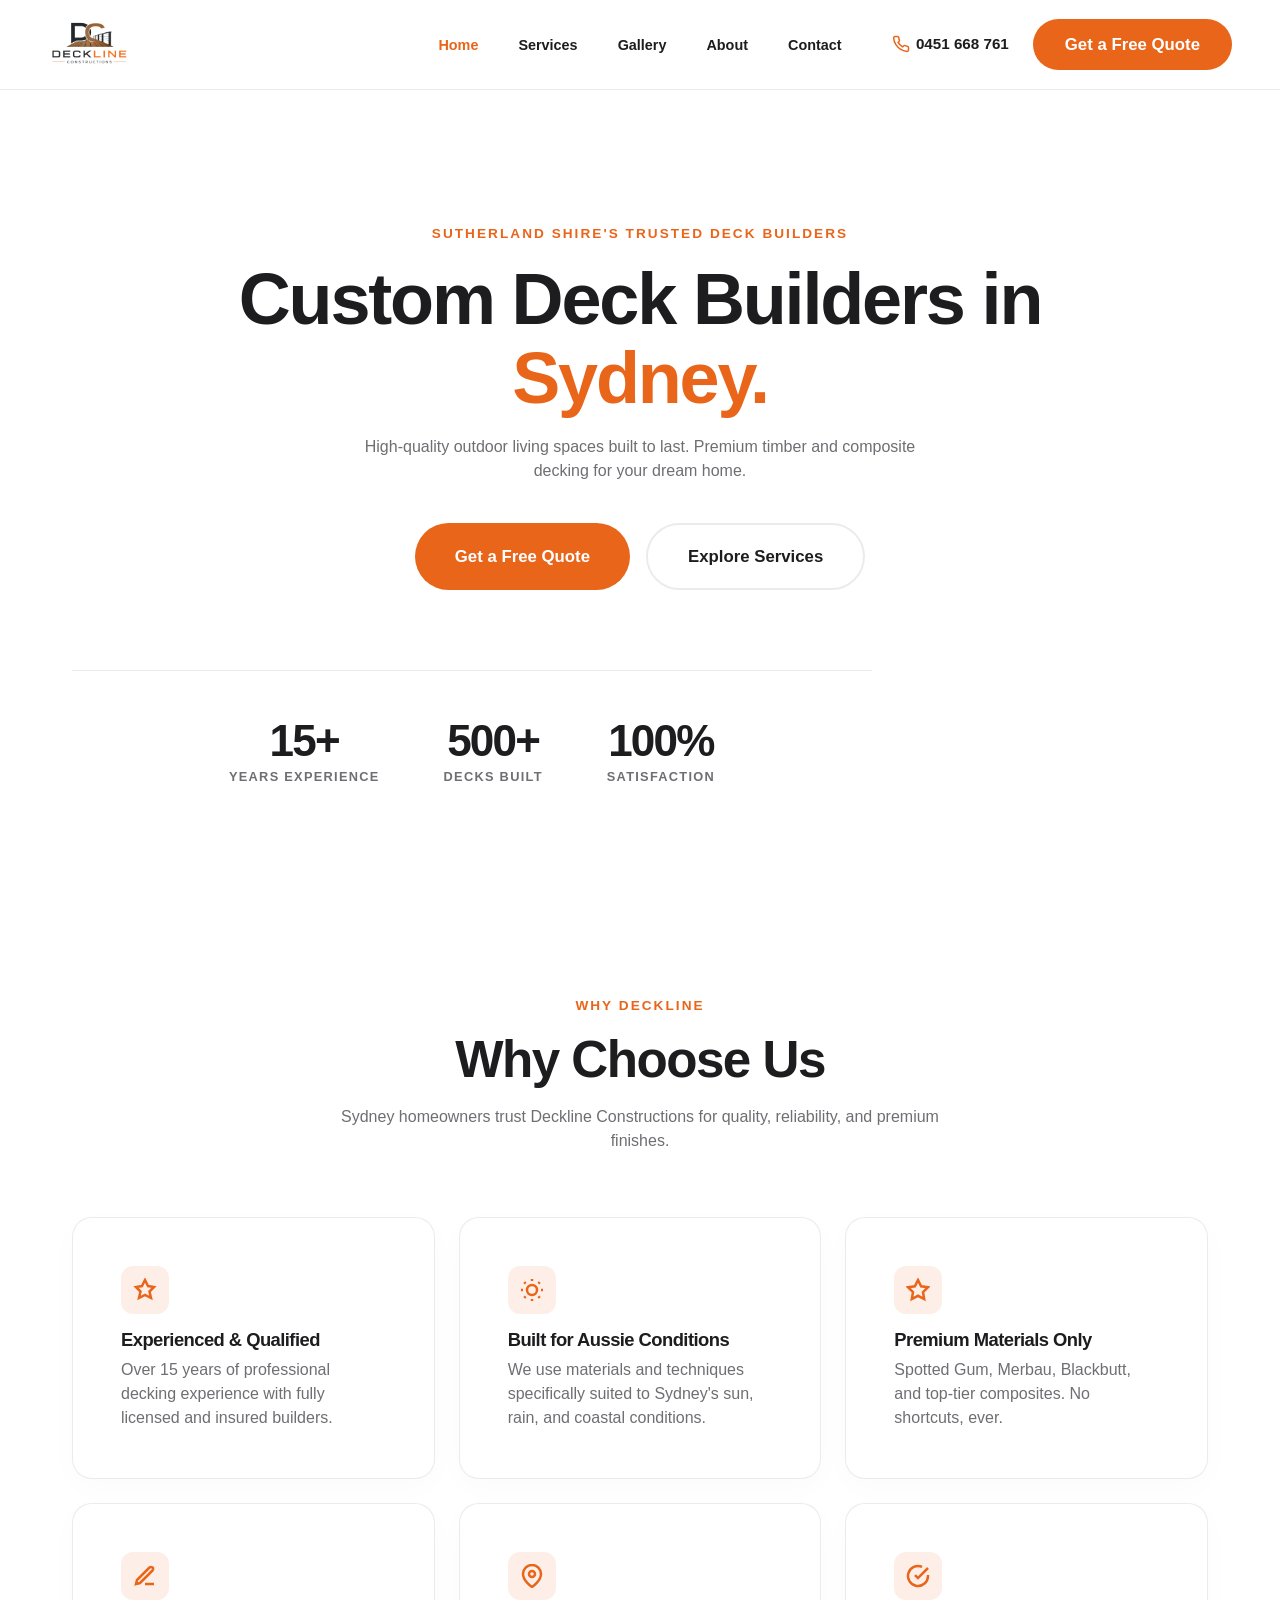
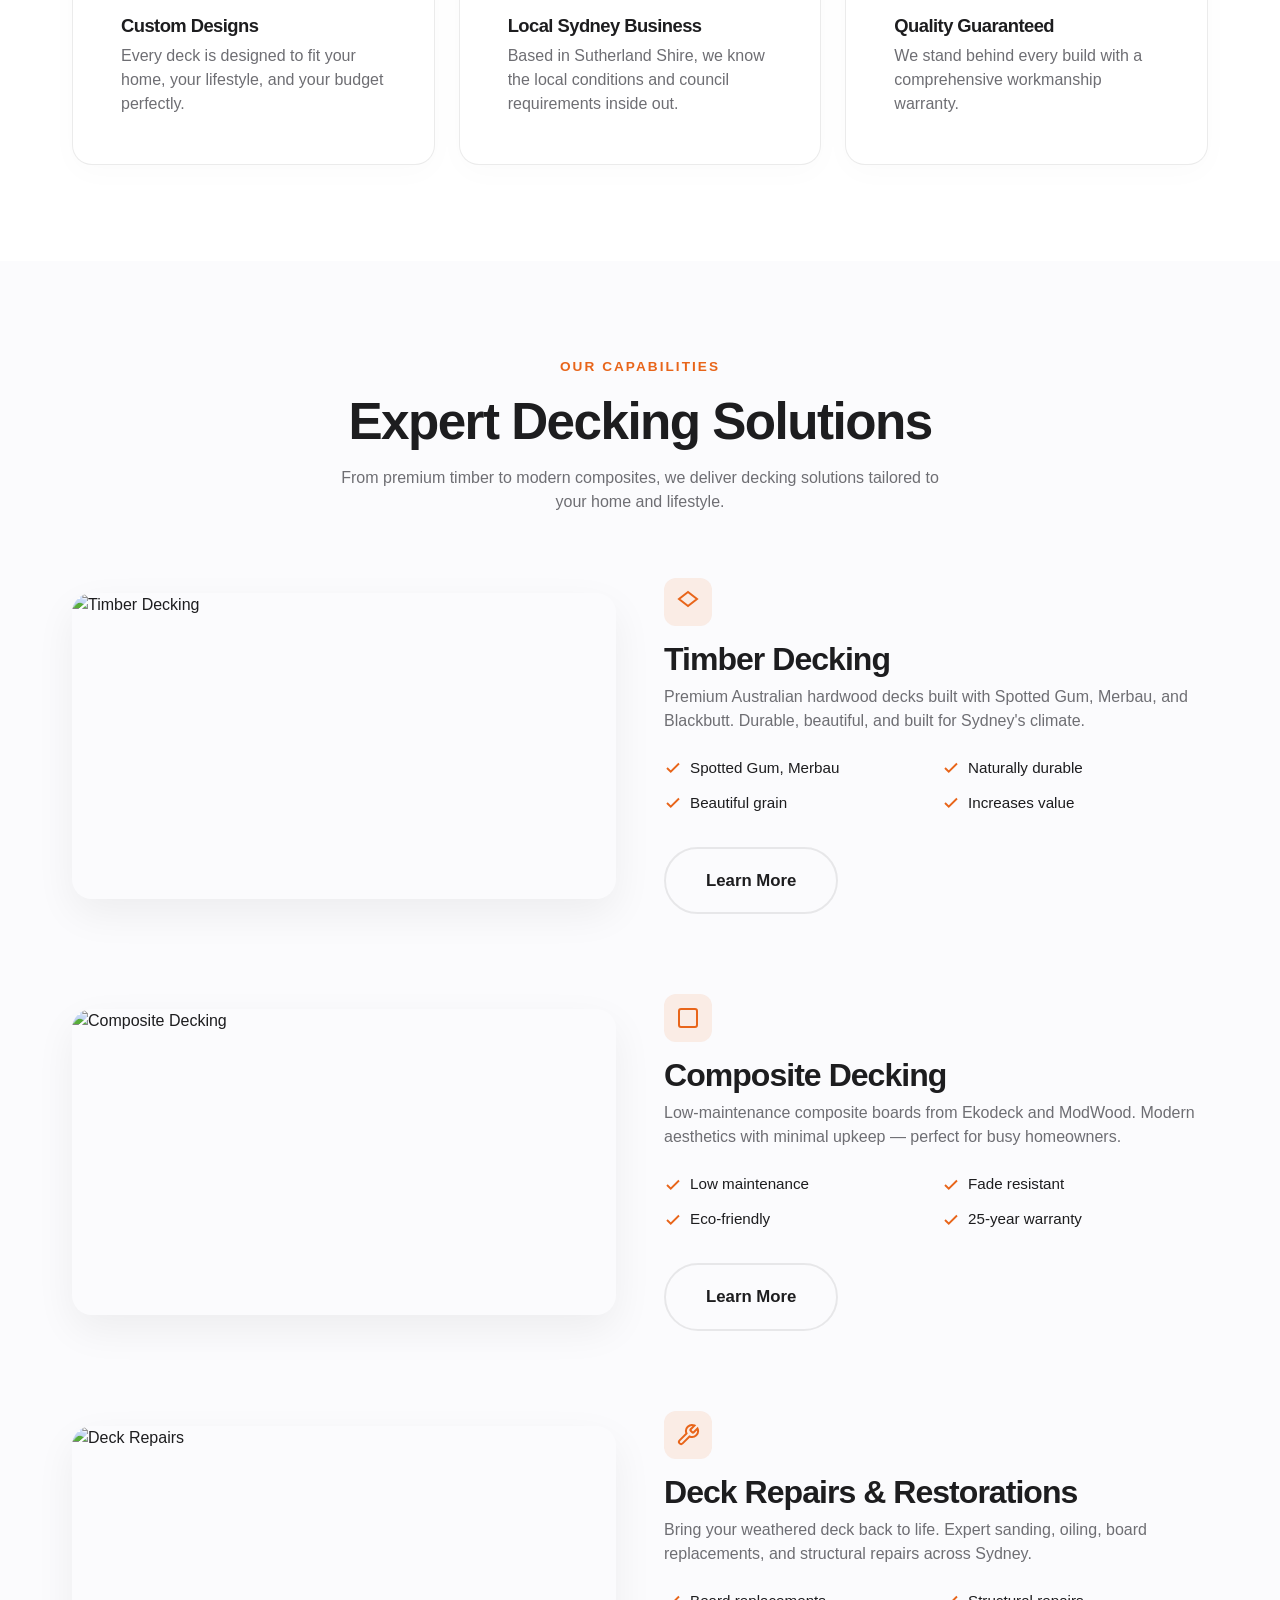
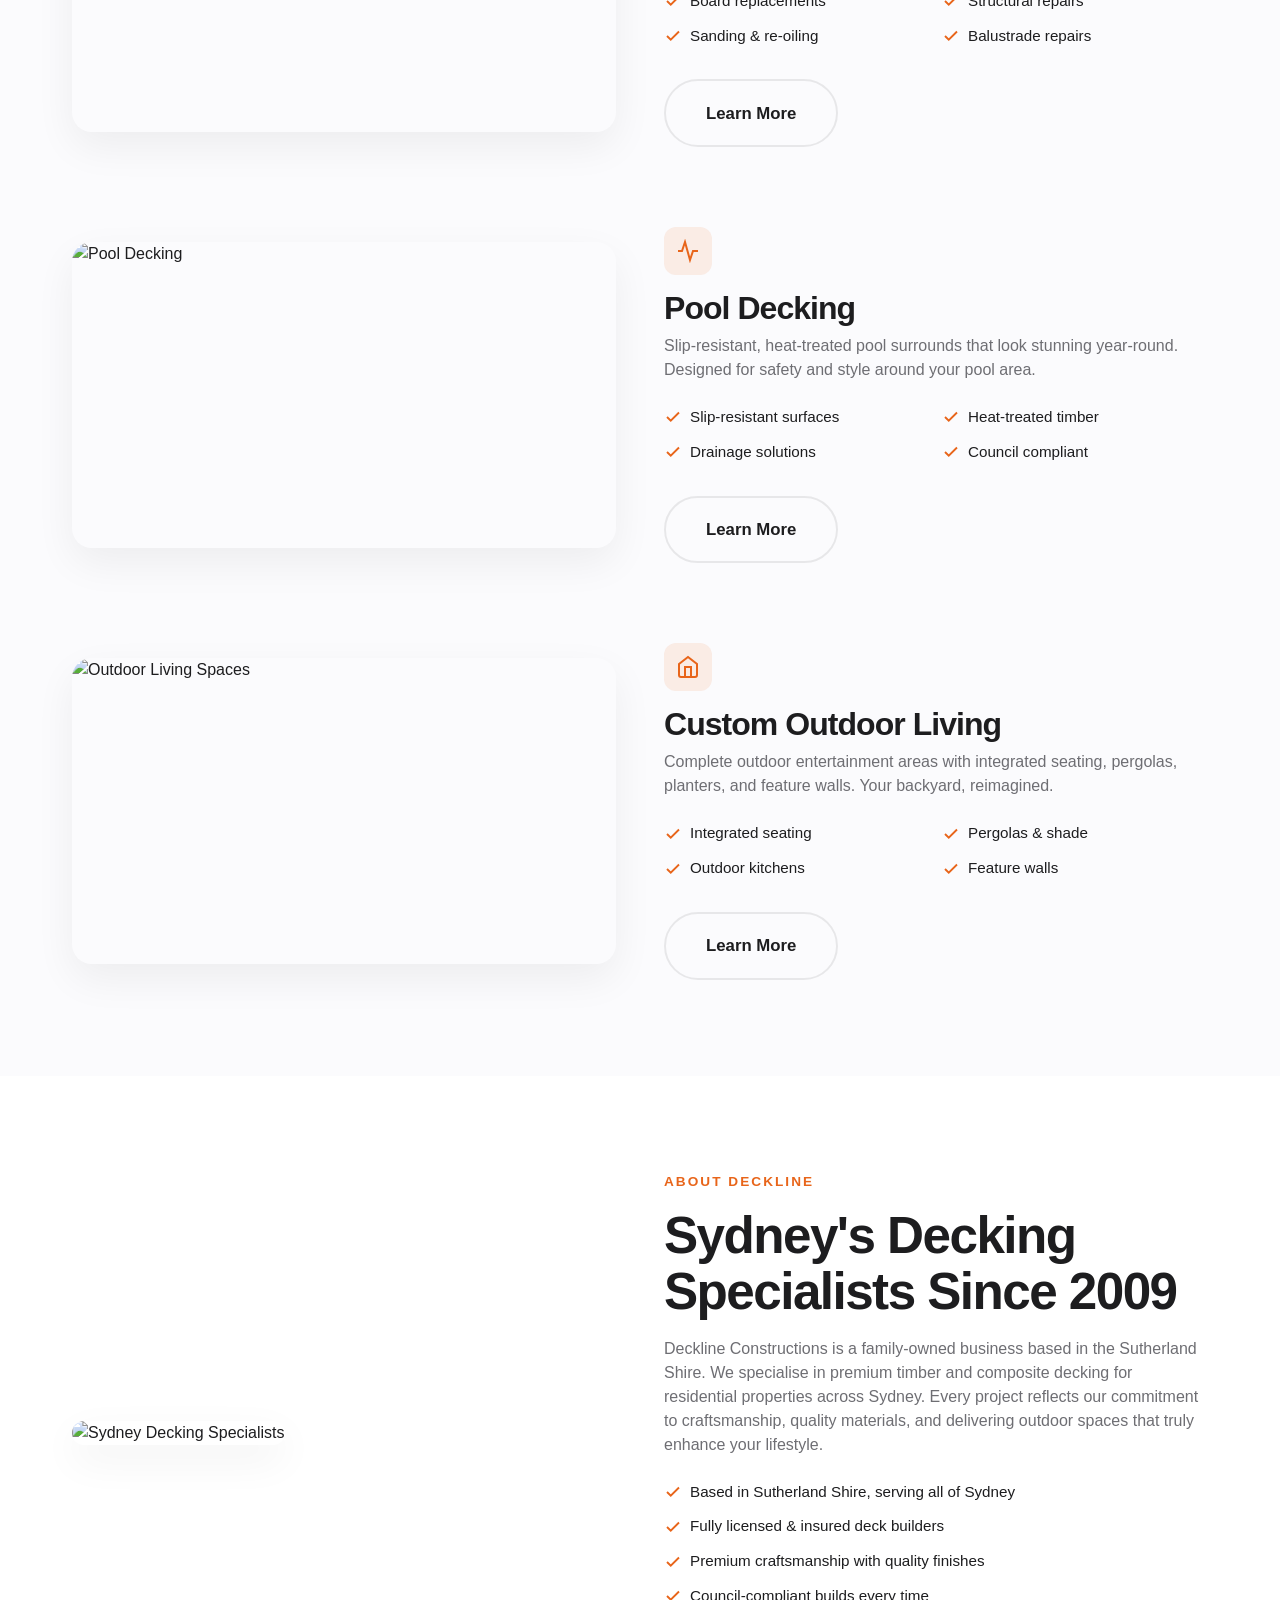
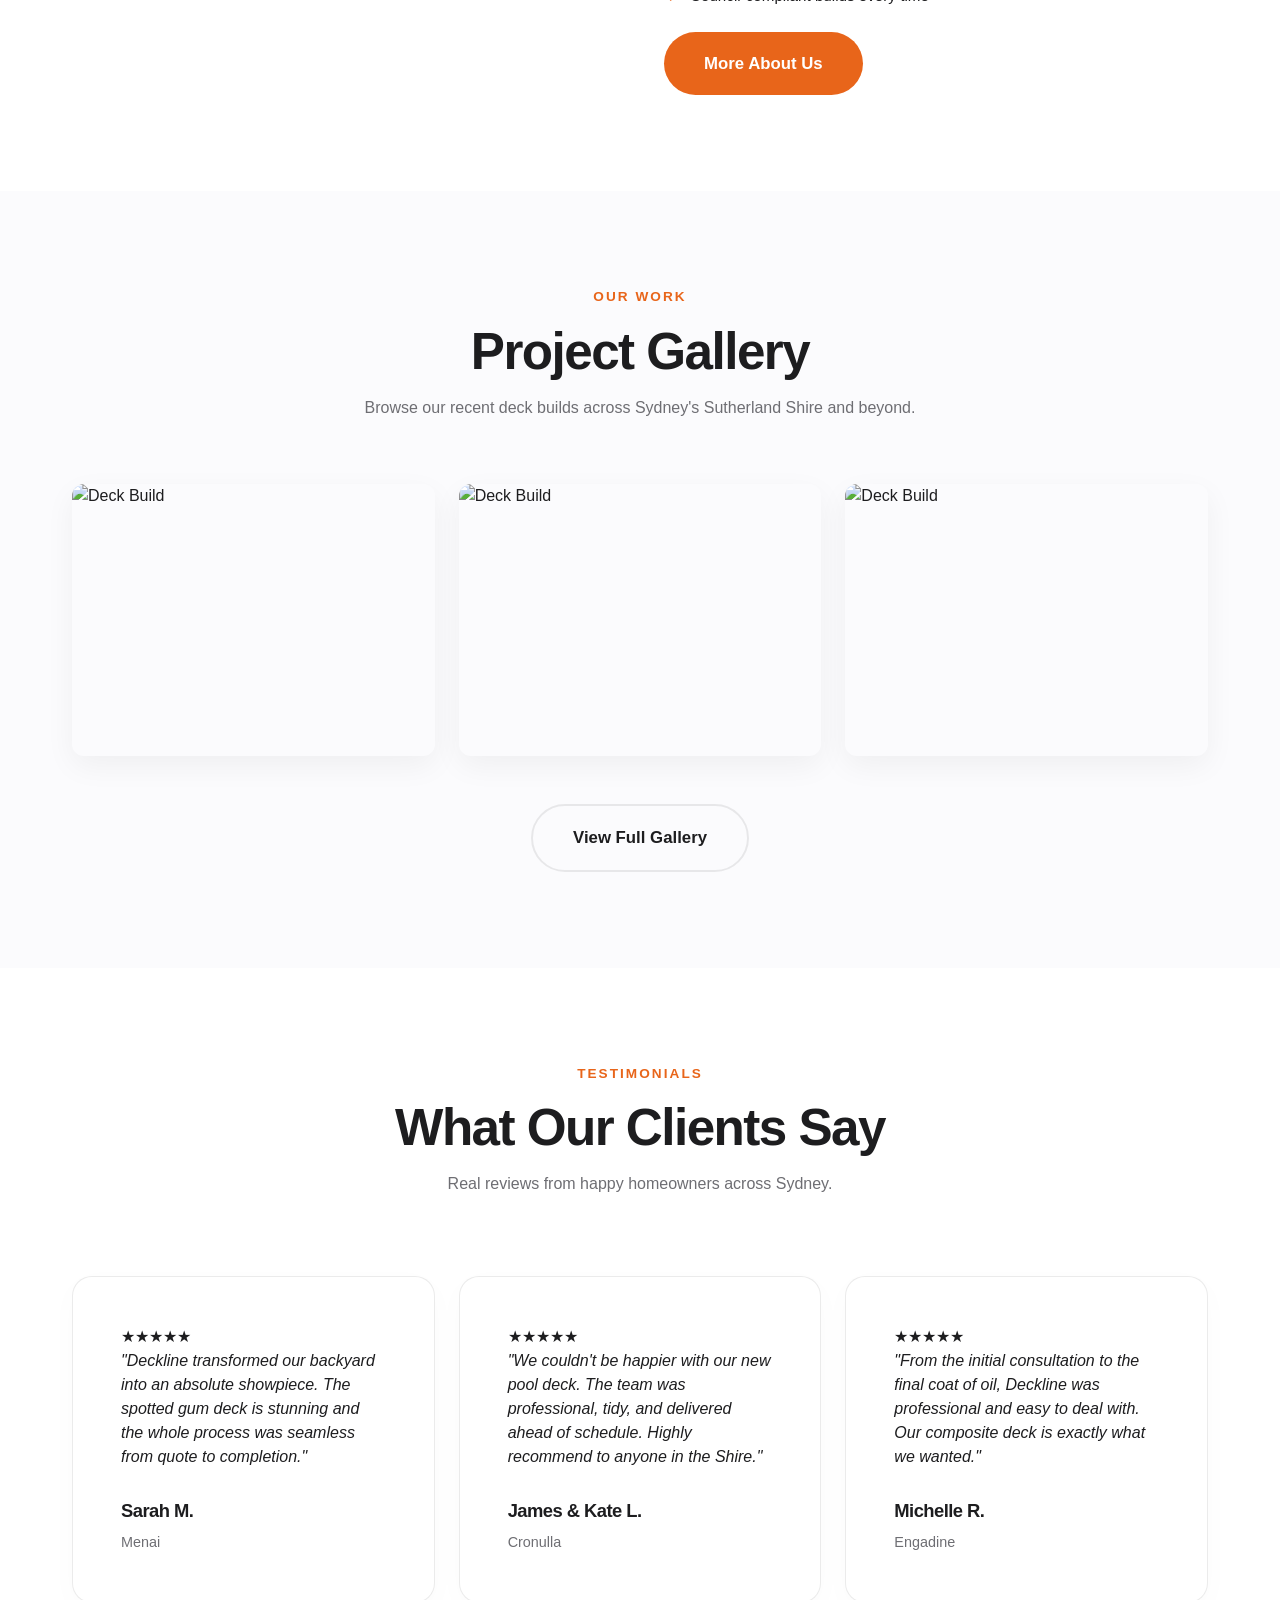
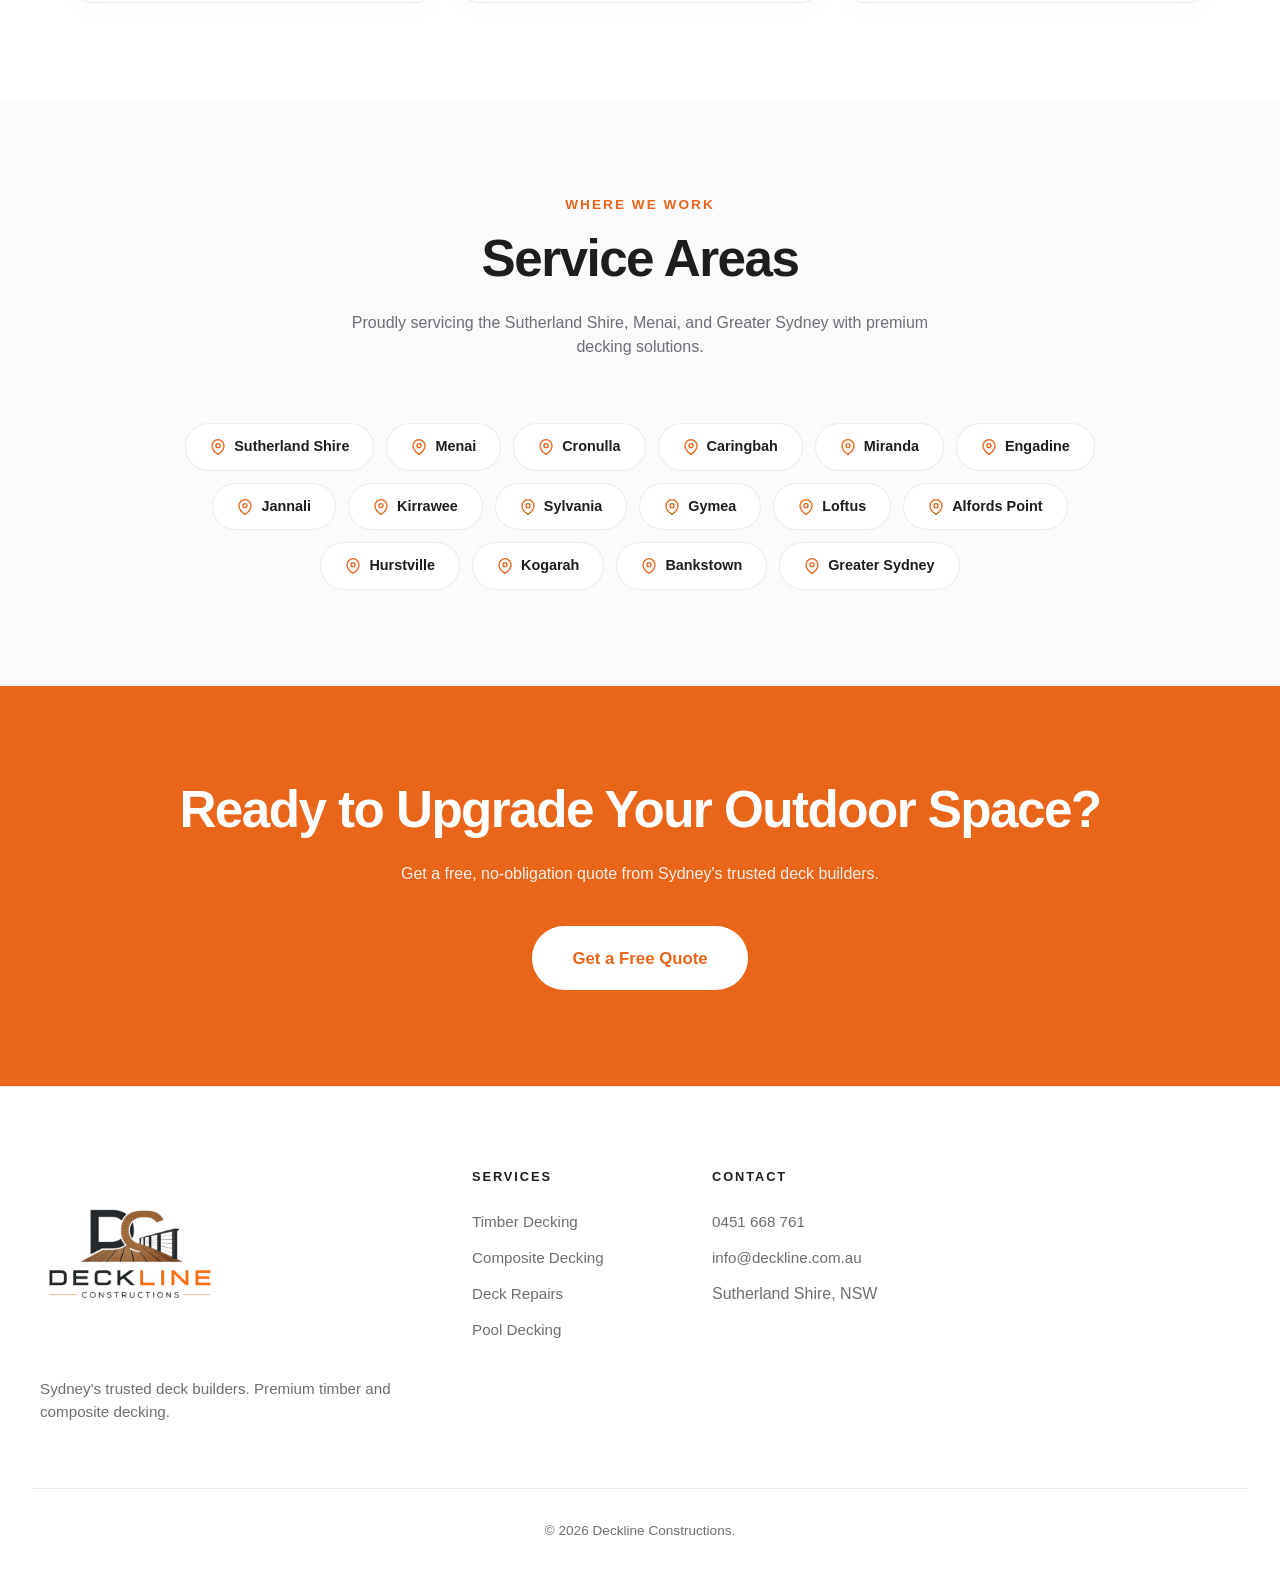
==== index.html @ 0682ebe8 "Update index.html" ====
<!DOCTYPE html>
<html lang="en" class="scroll-smooth">
<head>
  <meta charset="UTF-8" />
  <meta name="viewport" content="width=device-width, initial-scale=1.0" />
  <title>Deckline Constructions | Luxury Custom Deck Builders in Sydney</title>
  <meta name="description" content="Sydney's premier architectural deck builders. Elevate your lifestyle with premium timber and composite outdoor living spaces in the Sutherland Shire." />
  
  <script type="application/ld+json">
  {
    "@context": "https://schema.org", "@type": "HomeAndConstructionBusiness",
    "name": "Deckline Constructions", "url": "https://decklineconstructions.com.au/",
    "telephone": "0451668761", "email": "info@deckline.com.au",
    "address": { "@type": "PostalAddress", "addressLocality": "Sutherland Shire", "addressRegion": "NSW", "addressCountry": "AU" }
  }
  </script>

  <style>
/* ─── ULTIMATE EMBEDDED STYLESHEET ─── */
    :root {
      --bg-white: #FFFFFF; --bg-grey: #FBFBFD;
      --text-dark: #1D1D1F; --text-muted: #6E6E73;
      --accent: #E8651A; --accent-hover: #FF7B2E;
      --border-light: rgba(0, 0, 0, 0.08);
      --radius-lg: 20px; --radius-md: 12px;
      --ease: cubic-bezier(0.16, 1, 0.3, 1);
    }
    *, *::before, *::after { box-sizing: border-box; margin: 0; padding: 0; }
    
    /* STRICT HORIZONTAL OVERFLOW PREVENTION */
    html, body { font-size: 16px; -webkit-font-smoothing: antialiased; background: var(--bg-grey); overflow-x: hidden; width: 100%; position: relative; }
    body { font-family: -apple-system, BlinkMacSystemFont, "SF Pro Display", sans-serif; color: var(--text-dark); line-height: 1.5; }

    /* TYPOGRAPHY */
    h1, h2, h3, h4 { letter-spacing: -0.03em; font-weight: 700; line-height: 1.1; color: var(--text-dark); }
    h1 { font-size: clamp(2.5rem, 6vw, 4.5rem); margin: 0 auto; max-width: 1000px; }
    h2 { font-size: clamp(2rem, 4vw, 3.5rem); margin-bottom: 1rem; }
    h3 { font-size: clamp(1.5rem, 2.5vw, 2rem); }
    h4 { font-size: 1.15rem; margin-bottom: 0.5rem; }
    p { font-size: clamp(1rem, 1.1vw, 1.1rem); color: var(--text-muted); }
    .section-label { color: var(--accent); font-size: 0.85rem; font-weight: 700; text-transform: uppercase; letter-spacing: 0.15em; margin-bottom: 1rem; display: block; }
    .container { max-width: 1200px; margin: 0 auto; padding: 0 2rem; width: 100%; }
    .text-center { text-align: center; }

    .reveal { opacity: 0; transform: translateY(30px); transition: all 0.8s var(--ease); }
    .reveal.visible { opacity: 1; transform: translateY(0); }
    .delay-1 { transition-delay: 0.1s; } .delay-2 { transition-delay: 0.2s; }

    .btn { display: inline-flex; align-items: center; justify-content: center; gap: 0.5rem; padding: 1.2rem 2.5rem; border-radius: 50px; font-weight: 600; font-size: 1.05rem; cursor: pointer; transition: all 0.3s var(--ease); text-decoration: none; border: none; }
    .btn-accent { background: var(--accent); color: white; }
    .btn-accent:hover { transform: scale(1.03); background: var(--accent-hover); box-shadow: 0 8px 25px rgba(232, 101, 26, 0.25); }
    .btn-outline { background: transparent; color: var(--text-dark); border: 2px solid var(--border-light); }
    .btn-outline:hover { background: var(--bg-white); transform: scale(1.03); border-color: rgba(0,0,0,0.2); box-shadow: 0 8px 25px rgba(0,0,0,0.05); }

    /* NAV & MOBILE MENU */
    nav { position: fixed; top: 0; left: 0; right: 0; height: 90px; z-index: 100; display: flex; align-items: center; justify-content: space-between; padding: 0 3rem; background: rgba(255, 255, 255, 0.9); backdrop-filter: saturate(180%) blur(20px); -webkit-backdrop-filter: saturate(180%) blur(20px); border-bottom: 1px solid var(--border-light); transition: all 0.3s var(--ease); }
    .nav-logo { text-decoration: none; display: flex; align-items: center; height: 75px; }
    .full-logo { height: 75px; max-height: 75px; width: auto; max-width: 280px; object-fit: contain; display: block; transform: scale(1.1); transform-origin: left center; }
    .nav-links { display: none; gap: 2.5rem; list-style: none; position: absolute; left: 50%; transform: translateX(-50%); }
    .nav-links a { color: var(--text-dark); text-decoration: none; font-size: 0.9rem; font-weight: 600; transition: color 0.3s; }
    .nav-links a:hover { color: var(--accent) !important; }
    .nav-actions { display: flex; gap: 1.5rem; align-items: center; }
    .nav-phone { color: var(--text-dark); font-weight: 600; text-decoration: none; display: flex; align-items: center; gap: 6px; font-size: 0.95rem; }
    
    .hamburger { display: none; background: transparent; border: none; cursor: pointer; padding: 0.5rem; }
    .hamburger svg { width: 28px; height: 28px; stroke: var(--text-dark); }
    .mobile-menu { position: fixed; top: 80px; left: 0; right: 0; background: var(--bg-white); border-bottom: 1px solid var(--border-light); box-shadow: 0 10px 30px rgba(0,0,0,0.1); display: flex; flex-direction: column; padding: 2rem; gap: 1.5rem; transform: translateY(-150%); opacity: 0; transition: all 0.4s var(--ease); z-index: 99; pointer-events: none; }
    .mobile-menu.active { transform: translateY(0); opacity: 1; pointer-events: all; }
    .mobile-menu a { font-size: 1.1rem; font-weight: 600; color: var(--text-dark); text-decoration: none; padding-bottom: 0.5rem; border-bottom: 1px solid var(--border-light); }
    .mobile-menu a:last-child { border-bottom: none; }
    .mobile-menu .btn-accent { border: none; padding: 1rem; margin-top: 1rem; text-align: center; color: white; }

    @media (min-width: 1024px) { .nav-links { display: flex; } }

    /* SECTIONS */
    section { padding: 6rem 0; }
    .bg-white { background: var(--bg-white); }
    .card { background: var(--bg-white); padding: 3rem; border-radius: var(--radius-lg); border: 1px solid var(--border-light); box-shadow: 0 8px 30px rgba(0,0,0,0.02); }
    .card:hover { transform: translateY(-4px); box-shadow: 0 15px 40px rgba(0,0,0,0.05); }
    .card-icon { width: 48px; height: 48px; background: rgba(232, 101, 26, 0.1); color: var(--accent); border-radius: 12px; display: flex; align-items: center; justify-content: center; margin-bottom: 1rem; }

    /* HERO */
    #hero { position: relative; height: 100vh; min-height: 700px; display: flex; flex-direction: column; align-items: center; justify-content: center; overflow: hidden; background: var(--bg-white); padding-top: 90px; }
    .hero-img-bg { position: absolute; inset: 0; width: 100%; height: 100%; object-fit: cover; opacity: 0.04; transform: scale(1.05); animation: slowPan 25s infinite alternate linear; }
    .hero-content { position: relative; z-index: 2; text-align: center; width: 100%; margin-top: 20px;}
    .hero-heading { margin-bottom: 1rem; line-height: 1;}
    .hero-heading span { color: var(--accent); }
    .hero-paragraph { margin-bottom: 2.5rem; max-width: 600px; margin-left: auto; margin-right: auto; }
    .hero-actions { display: flex; gap: 1rem; justify-content: center; flex-wrap: wrap; }
    .stats-row { display: flex; flex-wrap: wrap; justify-content: center; gap: 4rem; margin-top: 5rem; border-top: 1px solid var(--border-light); padding-top: 3rem; width: 100%; max-width: 800px; }
    .stat-num { font-size: 2.75rem; font-weight: 800; color: var(--text-dark); letter-spacing: -0.04em; line-height: 1; margin-bottom: 0.25rem;}
    .stat-label { font-size: 0.8rem; text-transform: uppercase; color: var(--text-muted); font-weight: 700; letter-spacing: 0.1em; }

    /* GRIDS */
    .grid-3 { display: grid; grid-template-columns: repeat(auto-fit, minmax(280px, 1fr)); gap: 1.5rem; }
    .grid-2 { display: grid; grid-template-columns: 1fr; gap: 3rem; align-items: center; }
    @media (min-width: 900px) { .grid-2 { grid-template-columns: 1fr 1fr; } .reverse-layout .grid-text { order: 2; } .reverse-layout .grid-img { order: 1; } }

    .service-row { margin-bottom: 5rem; } .service-row:last-child { margin-bottom: 0; }
    .service-img { width: 100%; max-height: 380px; border-radius: var(--radius-lg); aspect-ratio: 16/9; object-fit: cover; box-shadow: 0 15px 40px rgba(0,0,0,0.06); }
    .service-list { list-style: none; margin: 1.5rem 0; display: grid; grid-template-columns: 1fr 1fr; gap: 0.75rem; }
    .service-list li { display: flex; align-items: center; gap: 0.5rem; font-size: 0.95rem; font-weight: 500; color: var(--text-dark); }
    .service-list li svg { color: var(--accent); flex-shrink: 0; width: 18px; height: 18px; }
    
    .area-pill { background: var(--bg-white); padding: 0.75rem 1.5rem; border-radius: 50px; font-weight: 600; font-size: 0.9rem; border: 1px solid var(--border-light); display: inline-flex; align-items: center; gap: 0.5rem; color: var(--text-dark); }
    .area-pill svg { color: var(--accent); width: 16px; height: 16px;}

    /* FORMS & CONTACT */
    .contact-grid { display: grid; grid-template-columns: 1fr; gap: 4rem; align-items: start; }
    .form-split { display: grid; grid-template-columns: 1fr; gap: 1rem; margin-bottom: 1.5rem; }
    @media (min-width: 900px) { .contact-grid { grid-template-columns: 1fr 1fr; } .form-split { grid-template-columns: 1fr 1fr; } }
    .form-label { font-size: 0.85rem; font-weight: 700; display: block; margin-bottom: 0.5rem; color: var(--text-dark); }
    .form-input { width: 100%; background: var(--bg-white); border: 1px solid var(--border-light); padding: 1rem; border-radius: 8px; font-size: 1rem; font-family: inherit; outline: none; transition: border 0.3s ease; }
    .form-input:focus { border-color: var(--accent); box-shadow: 0 0 0 3px rgba(232,101,26,0.1); }
    .contact-item { display: flex; gap: 1.5rem; margin-bottom: 2rem; align-items: flex-start; }
    .contact-item-title { font-size: 0.85rem; color: var(--text-muted); font-weight: 700; text-transform: uppercase; letter-spacing: 0.05em; margin-bottom: 0.25rem; }
    .contact-item-value { font-size: 1.25rem; font-weight: 700; color: var(--text-dark); text-decoration: none; }
    .contact-item-sub { font-size: 1rem; color: var(--text-muted); margin-top: 0.25rem; }

    /* FOOTER */
    footer { background: var(--bg-white); padding: 5rem 2rem 2rem; color: var(--text-muted); border-top: 1px solid var(--border-light); }
    .footer-grid { display: grid; grid-template-columns: 2fr 1fr 1fr 1.5fr; gap: 3rem; max-width: 1200px; margin: 0 auto; }
    .footer-title { color: var(--text-dark); font-size: 0.8rem; text-transform: uppercase; letter-spacing: 0.15em; margin-bottom: 1.5rem; font-weight: 700; }
    .footer-links { list-style: none; display: flex; flex-direction: column; gap: 0.75rem; }
    .footer-links a { color: var(--text-muted); text-decoration: none; font-size: 0.95rem; transition: color 0.2s; }
    .footer-links a:hover { color: var(--accent); }
    
    @keyframes slowPan { from { transform: scale(1.05) translateY(0); } to { transform: scale(1.1) translateY(-2%); } }

    /* MEDIA QUERIES - MOBILE PERFECTED */
    @media (max-width: 1024px) { 
      .nav-links, .nav-phone, .nav-cta { display: none !important; } 
      .hamburger { display: block; }
      nav { padding: 0 1.5rem; height: 80px; }

      /* MASSIVE LOGO MOBILE FIX */
      .nav-logo { height: 60px; display: flex; align-items: center; }
      .full-logo { height: 60px; max-height: 60px; transform: scale(1.6); transform-origin: left center; margin-left: 5px;}
      
      #hero { height: auto; min-height: 100vh; justify-content: flex-start; padding-top: 130px; padding-bottom: 4rem; }
      .stats-row { display: flex; flex-wrap: wrap; justify-content: center; gap: 4rem; margin: 5rem auto 0; border-top: 1px solid var(--border-light); padding-top: 3rem; width: 100%; max-width: 800px; }
      .stat-num { font-size: 3rem; margin-bottom: 0.2rem; }
      
      .service-list { grid-template-columns: 1fr; }
    }
    
    /* MOBILE FOOTER STACKING */
    @media (max-width: 768px) { 
      .footer-grid { grid-template-columns: 1fr; text-align: center; gap: 2.5rem; } 
      .footer-grid img { margin: 0 auto 1.5rem !important; transform: scale(1.2); }
      .footer-links { align-items: center; }
    }
  </style>
</head>
<body>

  <nav id="navbar">
    <a href="index.html" class="nav-logo">
      <img src="DecklineLogo.png" class="full-logo" alt="Deckline Constructions" onerror="this.outerHTML='<span style=\'color:var(--text-dark); font-size:1.5rem; font-weight:800;\'>Deckline</span>'">
    </a>
    <ul class="nav-links">
      <li><a href="index.html" style="color: var(--accent);">Home</a></li>
      <li><a href="services.html">Services</a></li>
      <li><a href="gallery.html">Gallery</a></li>
      <li><a href="about.html">About</a></li>
      <li><a href="contact.html">Contact</a></li>
    </ul>
    <div class="nav-actions">
      <a href="tel:0451668761" class="nav-phone"><svg width="18" height="18" fill="none" stroke="var(--accent)" stroke-width="2" viewBox="0 0 24 24"><path d="M22 16.92v3a2 2 0 0 1-2.18 2 19.79 19.79 0 0 1-8.63-3.07 19.5 19.5 0 0 1-6-6 19.79 19.79 0 0 1-3.07-8.67A2 2 0 0 1 4.11 2h3a2 2 0 0 1 2 1.72 12.84 12.84 0 0 0 .7 2.81 2 2 0 0 1-.45 2.11L8.09 9.91a16 16 0 0 0 6 6l1.27-1.27a2 2 0 0 1 2.11-.45 12.84 12.84 0 0 0 2.81.7A2 2 0 0 1 22 16.92z"></path></svg> 0451 668 761</a>
      <a href="contact.html" class="btn btn-accent nav-cta" style="padding: 0.8rem 2rem;">Get a Free Quote</a>
      <button class="hamburger" aria-label="Menu">
        <svg viewBox="0 0 24 24" fill="none" stroke-linecap="round" stroke-linejoin="round" stroke-width="2"><line x1="3" y1="12" x2="21" y2="12"></line><line x1="3" y1="6" x2="21" y2="6"></line><line x1="3" y1="18" x2="21" y2="18"></line></svg>
      </button>
    </div>
  </nav>

  <div class="mobile-menu" id="mobileMenu">
    <a href="index.html">Home</a>
    <a href="services.html">Services</a>
    <a href="gallery.html">Gallery</a>
    <a href="about.html">About</a>
    <a href="contact.html">Contact</a>
    <a href="tel:0451668761" style="color: var(--accent); border: none; padding-top: 0.5rem;">📞 0451 668 761</a>
    <a href="contact.html" class="btn btn-accent">Get a Free Quote</a>
  </div>

  <header id="hero">
    <img src="/api/placeholder/1920/1080" class="hero-img-bg" alt="Sydney Decking Background">
    <div class="container hero-content reveal">
      <span class="section-label">Sutherland Shire's Trusted Deck Builders</span>
      <div class="hero-heading">
        <h1>Custom Deck Builders in</h1>
        <h1 style="color: var(--accent);">Sydney.</h1>
      </div>
      <p class="hero-paragraph">High-quality outdoor living spaces built to last. Premium timber and composite decking for your dream home.</p>
      
      <div class="hero-actions">
        <a href="contact.html" class="btn btn-accent">Get a Free Quote</a>
        <a href="services.html" class="btn btn-outline">Explore Services</a>
      </div>
      
      <div class="stats-row">
        <div><div class="stat-num">15+</div><div class="stat-label">Years Experience</div></div>
        <div><div class="stat-num">500+</div><div class="stat-label">Decks Built</div></div>
        <div><div class="stat-num">100%</div><div class="stat-label">Satisfaction</div></div>
      </div>
    </div>
  </header>

  <section class="bg-white">
    <div class="container">
      <div class="text-center reveal" style="margin-bottom: 4rem;">
        <span class="section-label">Why Deckline</span>
        <h2>Why Choose Us</h2>
        <p style="max-width: 600px; margin: 0 auto;">Sydney homeowners trust Deckline Constructions for quality, reliability, and premium finishes.</p>
      </div>
      <div class="grid-3">
        <div class="card reveal"><div class="card-icon"><svg width="24" height="24" fill="none" stroke="currentColor" stroke-width="2.5" viewBox="0 0 24 24"><path d="M12 2l3 6 6 1-4.5 4.5L18 20l-6-3-6 3 1.5-6.5L3 9l6-1z"></path></svg></div><h4>Experienced & Qualified</h4><p>Over 15 years of professional decking experience with fully licensed and insured builders.</p></div>
        <div class="card reveal delay-1"><div class="card-icon"><svg width="24" height="24" fill="none" stroke="currentColor" stroke-width="2.5" viewBox="0 0 24 24"><circle cx="12" cy="12" r="5"></circle><path d="M12 1v2M12 21v2M4.22 4.22l1.42 1.42M18.36 18.36l1.42 1.42M1 12h2M21 12h2M4.22 19.78l1.42-1.42M18.36 5.64l1.42-1.42"></path></svg></div><h4>Built for Aussie Conditions</h4><p>We use materials and techniques specifically suited to Sydney's sun, rain, and coastal conditions.</p></div>
        <div class="card reveal delay-2"><div class="card-icon"><svg width="24" height="24" fill="none" stroke="currentColor" stroke-width="2.5" viewBox="0 0 24 24"><polygon points="12 2 15.09 8.26 22 9.27 17 14.14 18.18 21.02 12 17.77 5.82 21.02 7 14.14 2 9.27 8.91 8.26 12 2"></polygon></svg></div><h4>Premium Materials Only</h4><p>Spotted Gum, Merbau, Blackbutt, and top-tier composites. No shortcuts, ever.</p></div>
        <div class="card reveal"><div class="card-icon"><svg width="24" height="24" fill="none" stroke="currentColor" stroke-width="2.5" viewBox="0 0 24 24"><path d="M12 20h9M16.5 3.5a2.121 2.121 0 0 1 3 3L7 19l-4 1 1-4L16.5 3.5z"></path></svg></div><h4>Custom Designs</h4><p>Every deck is designed to fit your home, your lifestyle, and your budget perfectly.</p></div>
        <div class="card reveal delay-1"><div class="card-icon"><svg width="24" height="24" fill="none" stroke="currentColor" stroke-width="2.5" viewBox="0 0 24 24"><path d="M21 10c0 7-9 13-9 13s-9-6-9-13a9 9 0 0 1 18 0z"></path><circle cx="12" cy="10" r="3"></circle></svg></div><h4>Local Sydney Business</h4><p>Based in Sutherland Shire, we know the local conditions and council requirements inside out.</p></div>
        <div class="card reveal delay-2"><div class="card-icon"><svg width="24" height="24" fill="none" stroke="currentColor" stroke-width="2.5" viewBox="0 0 24 24"><path d="M22 11.08V12a10 10 0 1 1-5.93-9.14"></path><polyline points="22 4 12 14.01 9 11.01"></polyline></svg></div><h4>Quality Guaranteed</h4><p>We stand behind every build with a comprehensive workmanship warranty.</p></div>
      </div>
    </div>
  </section>

  <section>
    <div class="container">
      <div class="text-center reveal" style="margin-bottom: 4rem;">
        <span class="section-label">Our Capabilities</span>
        <h2>Expert Decking Solutions</h2>
        <p style="max-width: 600px; margin: 0 auto;">From premium timber to modern composites, we deliver decking solutions tailored to your home and lifestyle.</p>
      </div>
      <div class="grid-2 service-row reveal">
        <img src="/api/placeholder/800/450" class="service-img grid-img" alt="Timber Decking">
        <div class="grid-text">
          <div class="card-icon"><svg width="24" height="24" fill="none" stroke="currentColor" stroke-width="2" viewBox="0 0 24 24"><path d="M12 2L3 9l9 7 9-7-9-7z"></path></svg></div>
          <h3>Timber Decking</h3>
          <p style="margin-top: 0.5rem;">Premium Australian hardwood decks built with Spotted Gum, Merbau, and Blackbutt. Durable, beautiful, and built for Sydney's climate.</p>
          <ul class="service-list">
            <li><svg viewBox="0 0 24 24"><polyline points="20 6 9 17 4 12" fill="none" stroke="currentColor" stroke-width="2.5"/></svg> Spotted Gum, Merbau</li>
            <li><svg viewBox="0 0 24 24"><polyline points="20 6 9 17 4 12" fill="none" stroke="currentColor" stroke-width="2.5"/></svg> Naturally durable</li>
            <li><svg viewBox="0 0 24 24"><polyline points="20 6 9 17 4 12" fill="none" stroke="currentColor" stroke-width="2.5"/></svg> Beautiful grain</li>
            <li><svg viewBox="0 0 24 24"><polyline points="20 6 9 17 4 12" fill="none" stroke="currentColor" stroke-width="2.5"/></svg> Increases value</li>
          </ul>
          <a href="services.html#timber" class="btn btn-outline" style="margin-top: 0.5rem;">Learn More</a>
        </div>
      </div>
      <div class="grid-2 service-row reverse-layout reveal">
        <img src="/api/placeholder/800/450" class="service-img grid-img" alt="Composite Decking">
        <div class="grid-text">
          <div class="card-icon"><svg width="24" height="24" fill="none" stroke="currentColor" stroke-width="2" viewBox="0 0 24 24"><rect x="3" y="3" width="18" height="18" rx="2"></rect></svg></div>
          <h3>Composite Decking</h3>
          <p style="margin-top: 0.5rem;">Low-maintenance composite boards from Ekodeck and ModWood. Modern aesthetics with minimal upkeep — perfect for busy homeowners.</p>
          <ul class="service-list">
            <li><svg viewBox="0 0 24 24"><polyline points="20 6 9 17 4 12" fill="none" stroke="currentColor" stroke-width="2.5"/></svg> Low maintenance</li>
            <li><svg viewBox="0 0 24 24"><polyline points="20 6 9 17 4 12" fill="none" stroke="currentColor" stroke-width="2.5"/></svg> Fade resistant</li>
            <li><svg viewBox="0 0 24 24"><polyline points="20 6 9 17 4 12" fill="none" stroke="currentColor" stroke-width="2.5"/></svg> Eco-friendly</li>
            <li><svg viewBox="0 0 24 24"><polyline points="20 6 9 17 4 12" fill="none" stroke="currentColor" stroke-width="2.5"/></svg> 25-year warranty</li>
          </ul>
          <a href="services.html#composite" class="btn btn-outline" style="margin-top: 0.5rem;">Learn More</a>
        </div>
      </div>
      <div class="grid-2 service-row reveal">
        <img src="/api/placeholder/800/450" class="service-img grid-img" alt="Deck Repairs">
        <div class="grid-text">
          <div class="card-icon"><svg width="24" height="24" fill="none" stroke="currentColor" stroke-width="2" viewBox="0 0 24 24"><path d="M14.7 6.3a1 1 0 0 0 0 1.4l1.6 1.6a1 1 0 0 0 1.4 0l3.77-3.77a6 6 0 0 1-7.94 7.94l-6.91 6.91a2.12 2.12 0 0 1-3-3l6.91-6.91a6 6 0 0 1 7.94-7.94l-3.76 3.76z"></path></svg></div>
          <h3>Deck Repairs & Restorations</h3>
          <p style="margin-top: 0.5rem;">Bring your weathered deck back to life. Expert sanding, oiling, board replacements, and structural repairs across Sydney.</p>
          <ul class="service-list">
            <li><svg viewBox="0 0 24 24"><polyline points="20 6 9 17 4 12" fill="none" stroke="currentColor" stroke-width="2.5"/></svg> Board replacements</li>
            <li><svg viewBox="0 0 24 24"><polyline points="20 6 9 17 4 12" fill="none" stroke="currentColor" stroke-width="2.5"/></svg> Structural repairs</li>
            <li><svg viewBox="0 0 24 24"><polyline points="20 6 9 17 4 12" fill="none" stroke="currentColor" stroke-width="2.5"/></svg> Sanding & re-oiling</li>
            <li><svg viewBox="0 0 24 24"><polyline points="20 6 9 17 4 12" fill="none" stroke="currentColor" stroke-width="2.5"/></svg> Balustrade repairs</li>
          </ul>
          <a href="services.html#repairs" class="btn btn-outline" style="margin-top: 0.5rem;">Learn More</a>
        </div>
      </div>
      <div class="grid-2 service-row reverse-layout reveal">
        <img src="/api/placeholder/800/450" class="service-img grid-img" alt="Pool Decking">
        <div class="grid-text">
          <div class="card-icon"><svg width="24" height="24" fill="none" stroke="currentColor" stroke-width="2" viewBox="0 0 24 24"><path d="M2 12h4l3-9 5 18 3-9h5"></path></svg></div>
          <h3>Pool Decking</h3>
          <p style="margin-top: 0.5rem;">Slip-resistant, heat-treated pool surrounds that look stunning year-round. Designed for safety and style around your pool area.</p>
          <ul class="service-list">
            <li><svg viewBox="0 0 24 24"><polyline points="20 6 9 17 4 12" fill="none" stroke="currentColor" stroke-width="2.5"/></svg> Slip-resistant surfaces</li>
            <li><svg viewBox="0 0 24 24"><polyline points="20 6 9 17 4 12" fill="none" stroke="currentColor" stroke-width="2.5"/></svg> Heat-treated timber</li>
            <li><svg viewBox="0 0 24 24"><polyline points="20 6 9 17 4 12" fill="none" stroke="currentColor" stroke-width="2.5"/></svg> Drainage solutions</li>
            <li><svg viewBox="0 0 24 24"><polyline points="20 6 9 17 4 12" fill="none" stroke="currentColor" stroke-width="2.5"/></svg> Council compliant</li>
          </ul>
          <a href="services.html#pool" class="btn btn-outline" style="margin-top: 0.5rem;">Learn More</a>
        </div>
      </div>
      <div class="grid-2 service-row reveal" style="margin-bottom: 0; padding-bottom: 0; border: none;">
        <img src="/api/placeholder/800/450" class="service-img grid-img" alt="Outdoor Living Spaces">
        <div class="grid-text">
          <div class="card-icon"><svg width="24" height="24" fill="none" stroke="currentColor" stroke-width="2" viewBox="0 0 24 24"><path d="M3 9l9-7 9 7v11a2 2 0 0 1-2 2H5a2 2 0 0 1-2-2z"></path><polyline points="9 22 9 12 15 12 15 22"></polyline></svg></div>
          <h3>Custom Outdoor Living</h3>
          <p style="margin-top: 0.5rem;">Complete outdoor entertainment areas with integrated seating, pergolas, planters, and feature walls. Your backyard, reimagined.</p>
          <ul class="service-list">
            <li><svg viewBox="0 0 24 24"><polyline points="20 6 9 17 4 12" fill="none" stroke="currentColor" stroke-width="2.5"/></svg> Integrated seating</li>
            <li><svg viewBox="0 0 24 24"><polyline points="20 6 9 17 4 12" fill="none" stroke="currentColor" stroke-width="2.5"/></svg> Pergolas & shade</li>
            <li><svg viewBox="0 0 24 24"><polyline points="20 6 9 17 4 12" fill="none" stroke="currentColor" stroke-width="2.5"/></svg> Outdoor kitchens</li>
            <li><svg viewBox="0 0 24 24"><polyline points="20 6 9 17 4 12" fill="none" stroke="currentColor" stroke-width="2.5"/></svg> Feature walls</li>
          </ul>
          <a href="services.html#outdoor" class="btn btn-outline" style="margin-top: 0.5rem;">Learn More</a>
        </div>
      </div>
    </div>
  </section>

  <section class="bg-white">
    <div class="container grid-2">
      <div class="reveal"><img src="/api/placeholder/800/600" class="service-img" alt="Sydney Decking Specialists" style="aspect-ratio: 4/3;"></div>
      <div class="reveal delay-1">
        <span class="section-label">About Deckline</span>
        <h2 style="margin-bottom: 1rem;">Sydney's Decking Specialists Since 2009</h2>
        <p style="margin-bottom: 1.5rem;">Deckline Constructions is a family-owned business based in the Sutherland Shire. We specialise in premium timber and composite decking for residential properties across Sydney. Every project reflects our commitment to craftsmanship, quality materials, and delivering outdoor spaces that truly enhance your lifestyle.</p>
        <ul class="service-list" style="grid-template-columns: 1fr; margin-bottom: 1.5rem;">
          <li><svg viewBox="0 0 24 24"><polyline points="20 6 9 17 4 12" fill="none" stroke="currentColor" stroke-width="2.5"/></svg> Based in Sutherland Shire, serving all of Sydney</li>
          <li><svg viewBox="0 0 24 24"><polyline points="20 6 9 17 4 12" fill="none" stroke="currentColor" stroke-width="2.5"/></svg> Fully licensed & insured deck builders</li>
          <li><svg viewBox="0 0 24 24"><polyline points="20 6 9 17 4 12" fill="none" stroke="currentColor" stroke-width="2.5"/></svg> Premium craftsmanship with quality finishes</li>
          <li><svg viewBox="0 0 24 24"><polyline points="20 6 9 17 4 12" fill="none" stroke="currentColor" stroke-width="2.5"/></svg> Council-compliant builds every time</li>
        </ul>
        <a href="about.html" class="btn btn-accent">More About Us</a>
      </div>
    </div>
  </section>

  <section>
    <div class="container">
      <div class="text-center reveal" style="margin-bottom: 4rem;">
        <span class="section-label">Our Work</span>
        <h2>Project Gallery</h2>
        <p style="max-width: 600px; margin: 0 auto;">Browse our recent deck builds across Sydney's Sutherland Shire and beyond.</p>
      </div>
      <div style="display: grid; grid-template-columns: repeat(auto-fit, minmax(350px, 1fr)); gap: 1.5rem;">
        <div class="reveal" style="border-radius: var(--radius-md); overflow: hidden; aspect-ratio: 4/3; box-shadow: 0 10px 30px rgba(0,0,0,0.05);"><img src="/api/placeholder/800/600" alt="Deck Build" style="width: 100%; height: 100%; object-fit: cover; transition: transform 0.5s var(--ease);" onmouseover="this.style.transform='scale(1.05)'" onmouseout="this.style.transform='scale(1)'"></div>
        <div class="reveal delay-1" style="border-radius: var(--radius-md); overflow: hidden; aspect-ratio: 4/3; box-shadow: 0 10px 30px rgba(0,0,0,0.05);"><img src="/api/placeholder/800/600" alt="Deck Build" style="width: 100%; height: 100%; object-fit: cover; transition: transform 0.5s var(--ease);" onmouseover="this.style.transform='scale(1.05)'" onmouseout="this.style.transform='scale(1)'"></div>
        <div class="reveal delay-2" style="border-radius: var(--radius-md); overflow: hidden; aspect-ratio: 4/3; box-shadow: 0 10px 30px rgba(0,0,0,0.05);"><img src="/api/placeholder/800/600" alt="Deck Build" style="width: 100%; height: 100%; object-fit: cover; transition: transform 0.5s var(--ease);" onmouseover="this.style.transform='scale(1.05)'" onmouseout="this.style.transform='scale(1)'"></div>
      </div>
      <div class="text-center reveal" style="margin-top: 3rem;"><a href="gallery.html" class="btn btn-outline">View Full Gallery</a></div>
    </div>
  </section>

  <section class="bg-white">
    <div class="container">
      <div class="text-center reveal" style="margin-bottom: 5rem;">
        <span class="section-label">Testimonials</span>
        <h2>What Our Clients Say</h2>
        <p style="max-width: 600px; margin: 0 auto;">Real reviews from happy homeowners across Sydney.</p>
      </div>
      <div class="grid-3">
        <div class="card reveal"><div class="stars">★★★★★</div><p style="font-style: italic; margin-bottom: 2rem; color: var(--text-dark);">"Deckline transformed our backyard into an absolute showpiece. The spotted gum deck is stunning and the whole process was seamless from quote to completion."</p><h4>Sarah M.</h4><span style="font-size: 0.9rem; color: var(--text-muted);">Menai</span></div>
        <div class="card reveal delay-1"><div class="stars">★★★★★</div><p style="font-style: italic; margin-bottom: 2rem; color: var(--text-dark);">"We couldn't be happier with our new pool deck. The team was professional, tidy, and delivered ahead of schedule. Highly recommend to anyone in the Shire."</p><h4>James & Kate L.</h4><span style="font-size: 0.9rem; color: var(--text-muted);">Cronulla</span></div>
        <div class="card reveal delay-2"><div class="stars">★★★★★</div><p style="font-style: italic; margin-bottom: 2rem; color: var(--text-dark);">"From the initial consultation to the final coat of oil, Deckline was professional and easy to deal with. Our composite deck is exactly what we wanted."</p><h4>Michelle R.</h4><span style="font-size: 0.9rem; color: var(--text-muted);">Engadine</span></div>
      </div>
    </div>
  </section>

  <section>
    <div class="container text-center reveal">
      <span class="section-label">Where We Work</span>
      <h2 style="margin-bottom: 1.5rem;">Service Areas</h2>
      <p style="max-width: 600px; margin: 0 auto 4rem;">Proudly servicing the Sutherland Shire, Menai, and Greater Sydney with premium decking solutions.</p>
      <div style="display: flex; flex-wrap: wrap; justify-content: center; gap: 0.75rem; max-width: 1000px; margin: 0 auto;">
        <div class="area-pill"><svg viewBox="0 0 24 24" fill="none" stroke="currentColor" stroke-width="2"><path d="M21 10c0 7-9 13-9 13s-9-6-9-13a9 9 0 0 1 18 0z"></path><circle cx="12" cy="10" r="3"></circle></svg> Sutherland Shire</div>
        <div class="area-pill"><svg viewBox="0 0 24 24" fill="none" stroke="currentColor" stroke-width="2"><path d="M21 10c0 7-9 13-9 13s-9-6-9-13a9 9 0 0 1 18 0z"></path><circle cx="12" cy="10" r="3"></circle></svg> Menai</div>
        <div class="area-pill"><svg viewBox="0 0 24 24" fill="none" stroke="currentColor" stroke-width="2"><path d="M21 10c0 7-9 13-9 13s-9-6-9-13a9 9 0 0 1 18 0z"></path><circle cx="12" cy="10" r="3"></circle></svg> Cronulla</div>
        <div class="area-pill"><svg viewBox="0 0 24 24" fill="none" stroke="currentColor" stroke-width="2"><path d="M21 10c0 7-9 13-9 13s-9-6-9-13a9 9 0 0 1 18 0z"></path><circle cx="12" cy="10" r="3"></circle></svg> Caringbah</div>
        <div class="area-pill"><svg viewBox="0 0 24 24" fill="none" stroke="currentColor" stroke-width="2"><path d="M21 10c0 7-9 13-9 13s-9-6-9-13a9 9 0 0 1 18 0z"></path><circle cx="12" cy="10" r="3"></circle></svg> Miranda</div>
        <div class="area-pill"><svg viewBox="0 0 24 24" fill="none" stroke="currentColor" stroke-width="2"><path d="M21 10c0 7-9 13-9 13s-9-6-9-13a9 9 0 0 1 18 0z"></path><circle cx="12" cy="10" r="3"></circle></svg> Engadine</div>
        <div class="area-pill"><svg viewBox="0 0 24 24" fill="none" stroke="currentColor" stroke-width="2"><path d="M21 10c0 7-9 13-9 13s-9-6-9-13a9 9 0 0 1 18 0z"></path><circle cx="12" cy="10" r="3"></circle></svg> Jannali</div>
        <div class="area-pill"><svg viewBox="0 0 24 24" fill="none" stroke="currentColor" stroke-width="2"><path d="M21 10c0 7-9 13-9 13s-9-6-9-13a9 9 0 0 1 18 0z"></path><circle cx="12" cy="10" r="3"></circle></svg> Kirrawee</div>
        <div class="area-pill"><svg viewBox="0 0 24 24" fill="none" stroke="currentColor" stroke-width="2"><path d="M21 10c0 7-9 13-9 13s-9-6-9-13a9 9 0 0 1 18 0z"></path><circle cx="12" cy="10" r="3"></circle></svg> Sylvania</div>
        <div class="area-pill"><svg viewBox="0 0 24 24" fill="none" stroke="currentColor" stroke-width="2"><path d="M21 10c0 7-9 13-9 13s-9-6-9-13a9 9 0 0 1 18 0z"></path><circle cx="12" cy="10" r="3"></circle></svg> Gymea</div>
        <div class="area-pill"><svg viewBox="0 0 24 24" fill="none" stroke="currentColor" stroke-width="2"><path d="M21 10c0 7-9 13-9 13s-9-6-9-13a9 9 0 0 1 18 0z"></path><circle cx="12" cy="10" r="3"></circle></svg> Loftus</div>
        <div class="area-pill"><svg viewBox="0 0 24 24" fill="none" stroke="currentColor" stroke-width="2"><path d="M21 10c0 7-9 13-9 13s-9-6-9-13a9 9 0 0 1 18 0z"></path><circle cx="12" cy="10" r="3"></circle></svg> Alfords Point</div>
        <div class="area-pill"><svg viewBox="0 0 24 24" fill="none" stroke="currentColor" stroke-width="2"><path d="M21 10c0 7-9 13-9 13s-9-6-9-13a9 9 0 0 1 18 0z"></path><circle cx="12" cy="10" r="3"></circle></svg> Hurstville</div>
        <div class="area-pill"><svg viewBox="0 0 24 24" fill="none" stroke="currentColor" stroke-width="2"><path d="M21 10c0 7-9 13-9 13s-9-6-9-13a9 9 0 0 1 18 0z"></path><circle cx="12" cy="10" r="3"></circle></svg> Kogarah</div>
        <div class="area-pill"><svg viewBox="0 0 24 24" fill="none" stroke="currentColor" stroke-width="2"><path d="M21 10c0 7-9 13-9 13s-9-6-9-13a9 9 0 0 1 18 0z"></path><circle cx="12" cy="10" r="3"></circle></svg> Bankstown</div>
        <div class="area-pill"><svg viewBox="0 0 24 24" fill="none" stroke="currentColor" stroke-width="2"><path d="M21 10c0 7-9 13-9 13s-9-6-9-13a9 9 0 0 1 18 0z"></path><circle cx="12" cy="10" r="3"></circle></svg> Greater Sydney</div>
      </div>
    </div>
  </section>

  <section style="background: var(--accent); text-align: center; padding: 6rem 0;">
    <div class="container reveal">
      <h2 style="color: white; margin-bottom: 1.5rem;">Ready to Upgrade Your Outdoor Space?</h2>
      <p style="color: rgba(255,255,255,0.9); max-width: 600px; margin: 0 auto 2.5rem;">Get a free, no-obligation quote from Sydney's trusted deck builders.</p>
      <a href="contact.html" class="btn" style="background: white; color: var(--accent);">Get a Free Quote</a>
    </div>
  </section>

  <footer>
    <div class="footer-grid">
      <div>
        <a href="index.html" style="display: block; margin-bottom: 1.5rem;">
          <img src="DecklineLogo.png" style="max-width: 180px; height: auto;" alt="Deckline Logo" onerror="this.outerHTML='<span style=\'color:var(--text-dark); font-size:1.5rem; font-weight:800;\'>Deckline</span>'">
        </a>
        <p style="font-size: 0.95rem;">Sydney's trusted deck builders. Premium timber and composite decking.</p>
      </div>
      <div>
        <div class="footer-title">Services</div>
        <ul class="footer-links">
          <li><a href="services.html#timber">Timber Decking</a></li>
          <li><a href="services.html#composite">Composite Decking</a></li>
          <li><a href="services.html#repairs">Deck Repairs</a></li>
          <li><a href="services.html#pool">Pool Decking</a></li>
        </ul>
      </div>
      <div>
        <div class="footer-title">Contact</div>
        <ul class="footer-links">
          <li><a href="tel:0451668761">0451 668 761</a></li>
          <li><a href="mailto:info@deckline.com.au">info@deckline.com.au</a></li>
          <li>Sutherland Shire, NSW</li>
        </ul>
      </div>
    </div>
    <div style="text-align: center; border-top: 1px solid var(--border-light); margin-top: 4rem; padding-top: 2rem; font-size: 0.85rem;">© 2026 Deckline Constructions.</div>
  </footer>

  <script>
    const nav = document.getElementById('navbar');
    window.addEventListener('scroll', () => { nav.style.background = window.scrollY > 50 ? 'rgba(255, 255, 255, 0.95)' : 'rgba(255, 255, 255, 0.9)'; nav.style.boxShadow = window.scrollY > 50 ? '0 10px 30px rgba(0,0,0,0.05)' : 'none'; });
    const observer = new IntersectionObserver((entries) => { entries.forEach(e => { if(e.isIntersecting) { e.target.classList.add('visible'); observer.unobserve(e.target); }}); }, { threshold: 0.1 });
    document.querySelectorAll('.reveal').forEach(el => observer.observe(el));

    // Mobile Menu Toggle
    const hamburger = document.querySelector('.hamburger');
    const mobileMenu = document.getElementById('mobileMenu');
    hamburger.addEventListener('click', () => mobileMenu.classList.toggle('active'));
  </script>
</body>
</html>
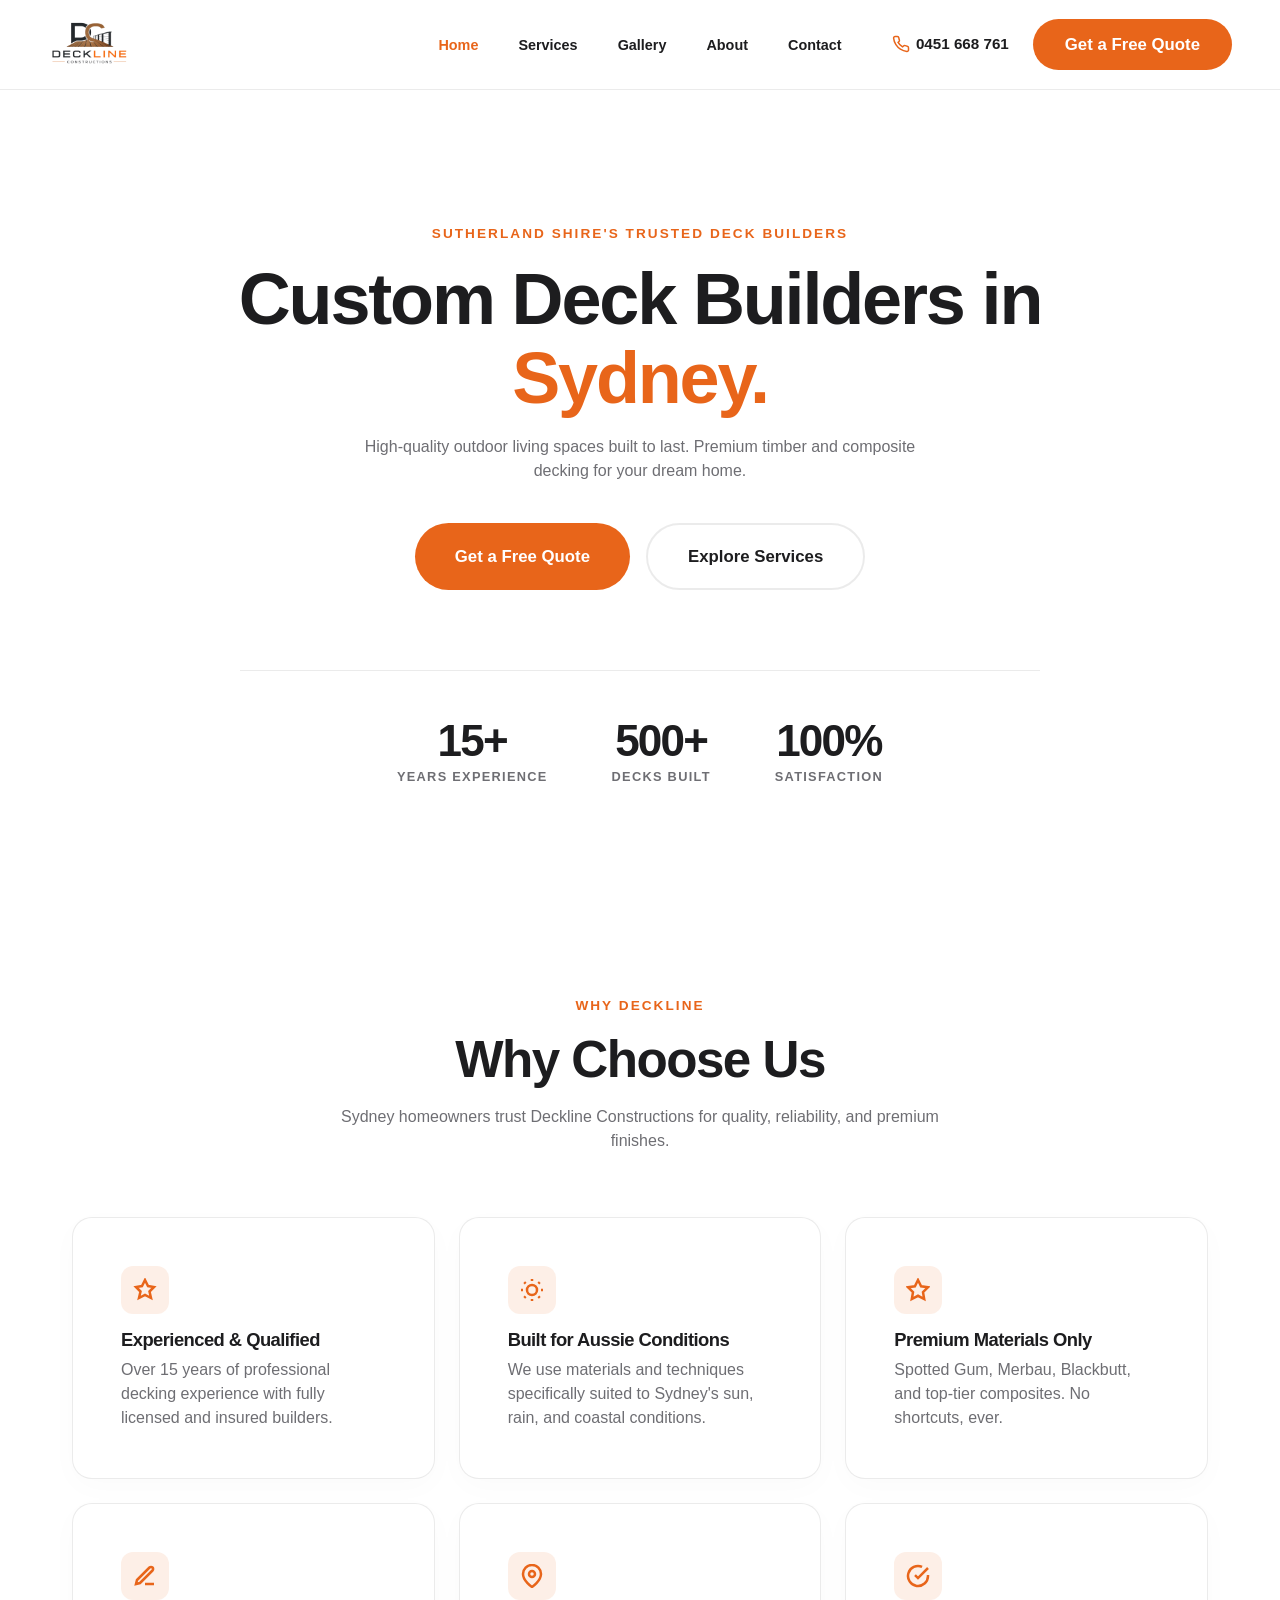
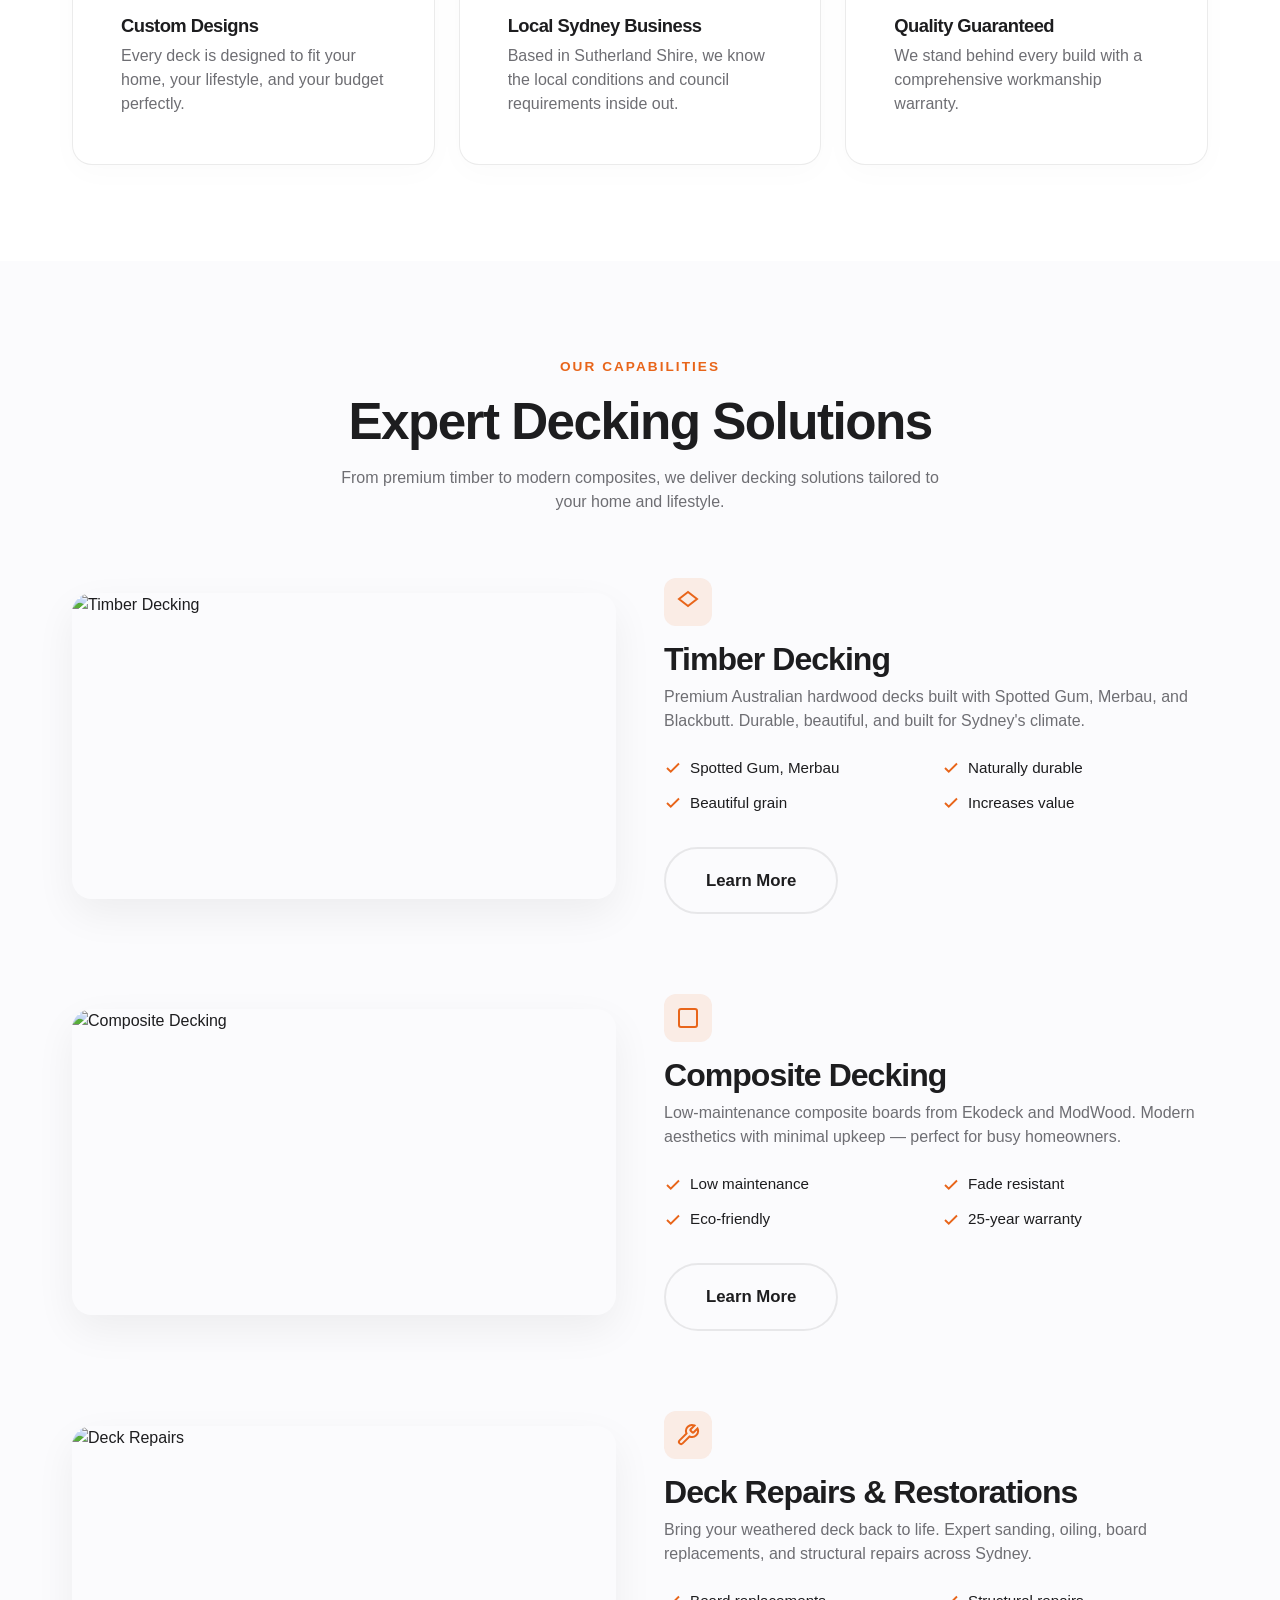
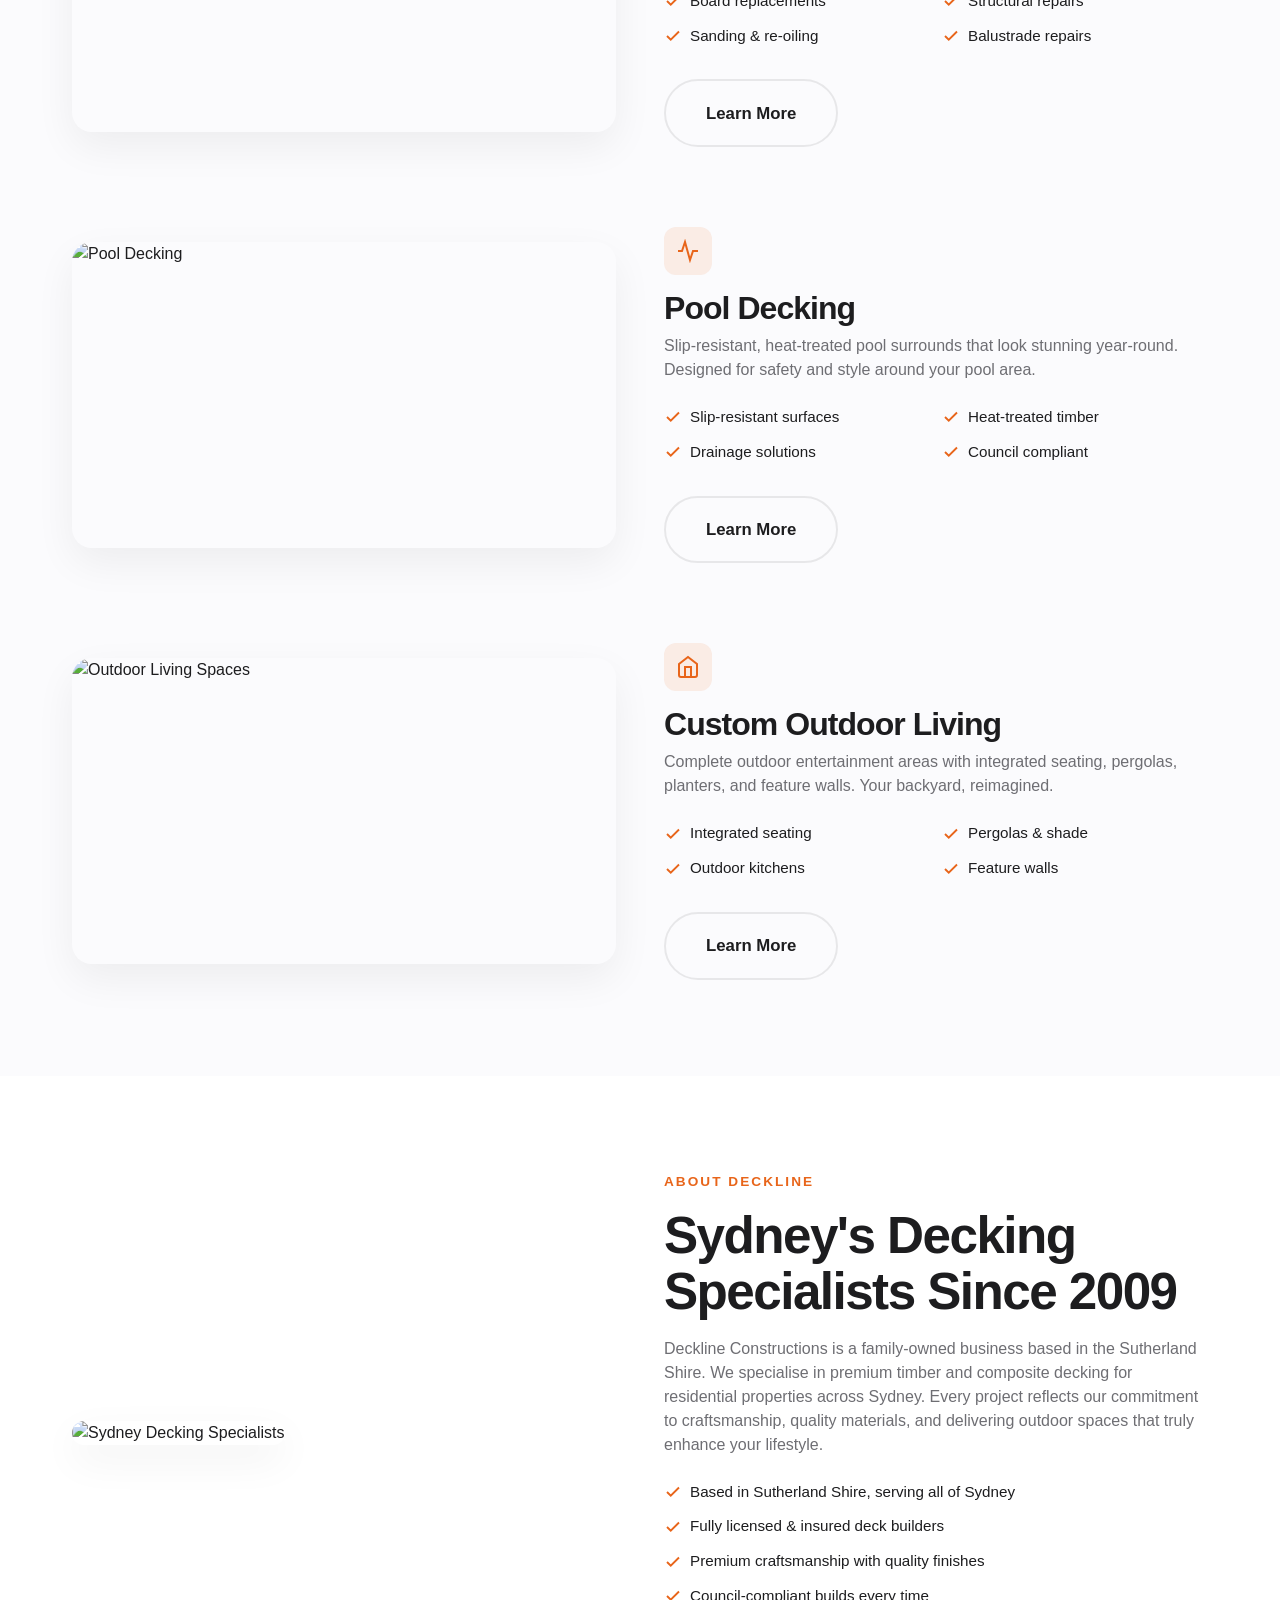
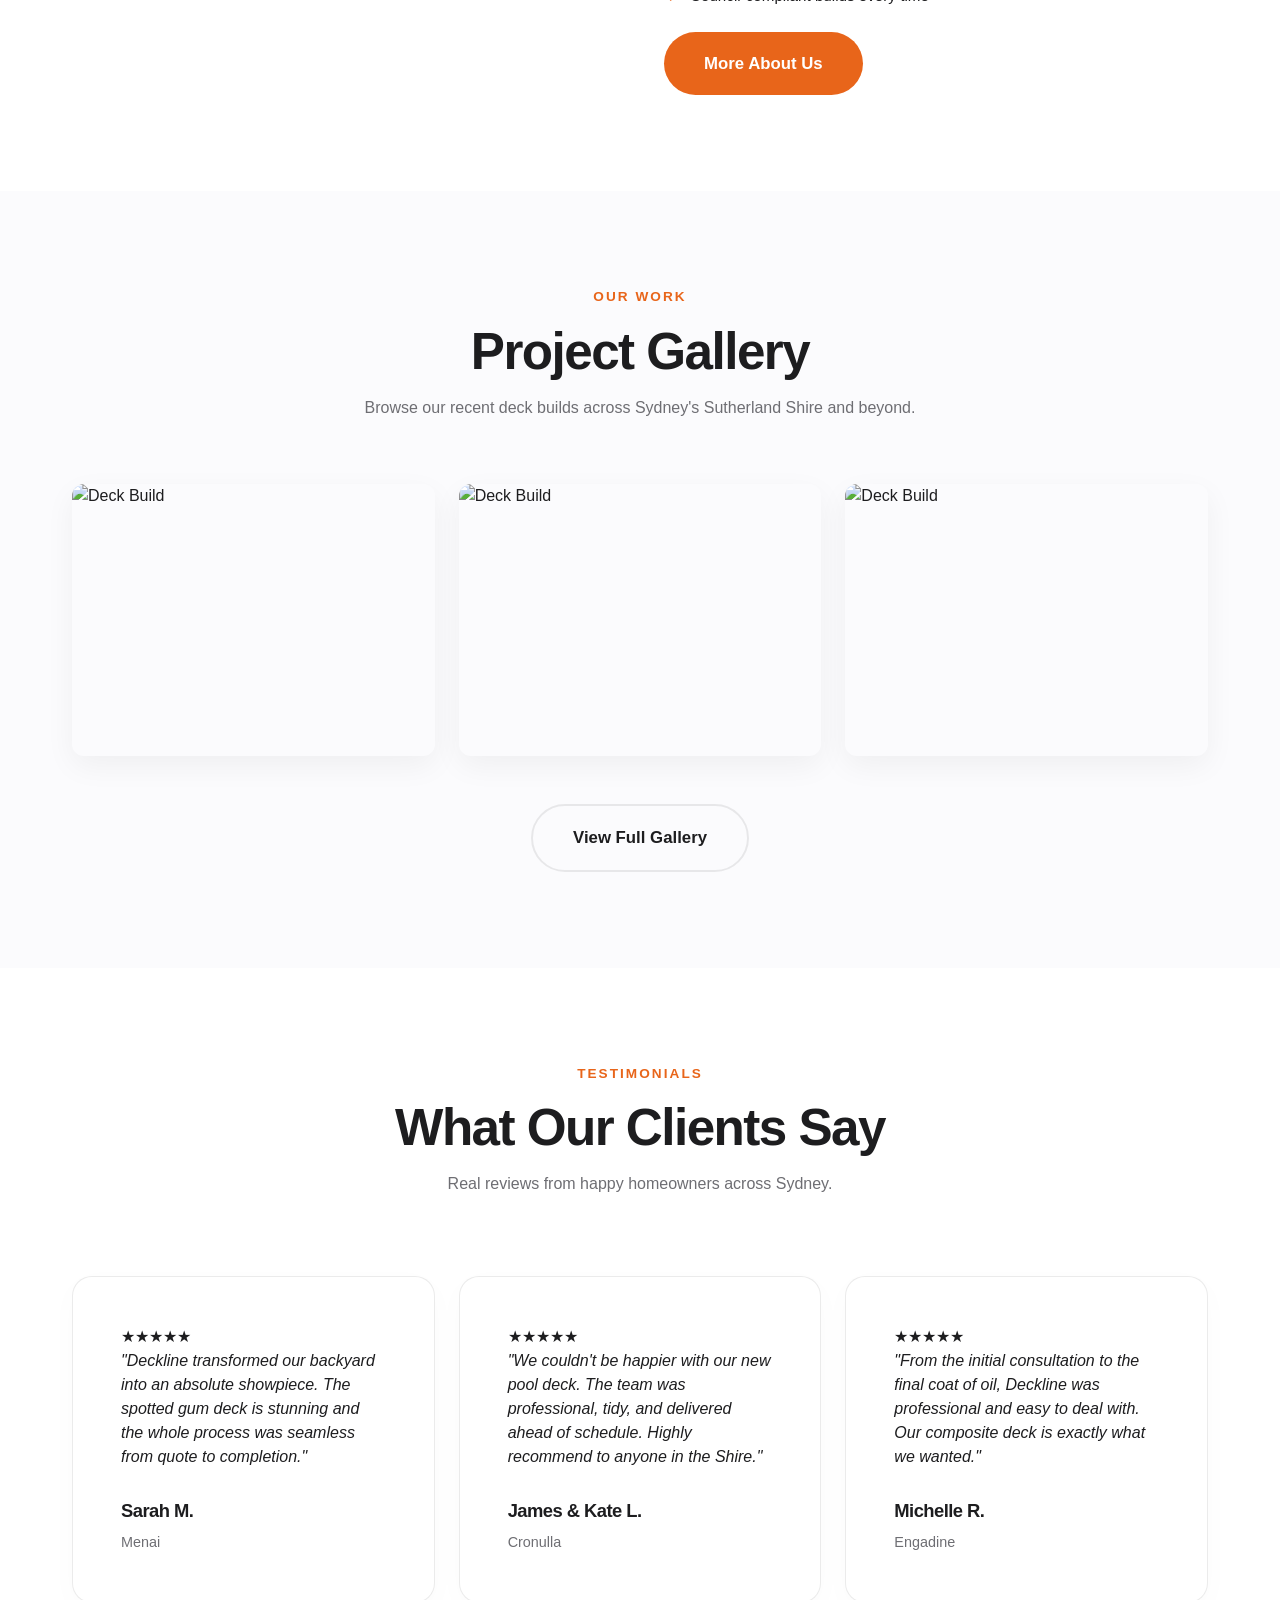
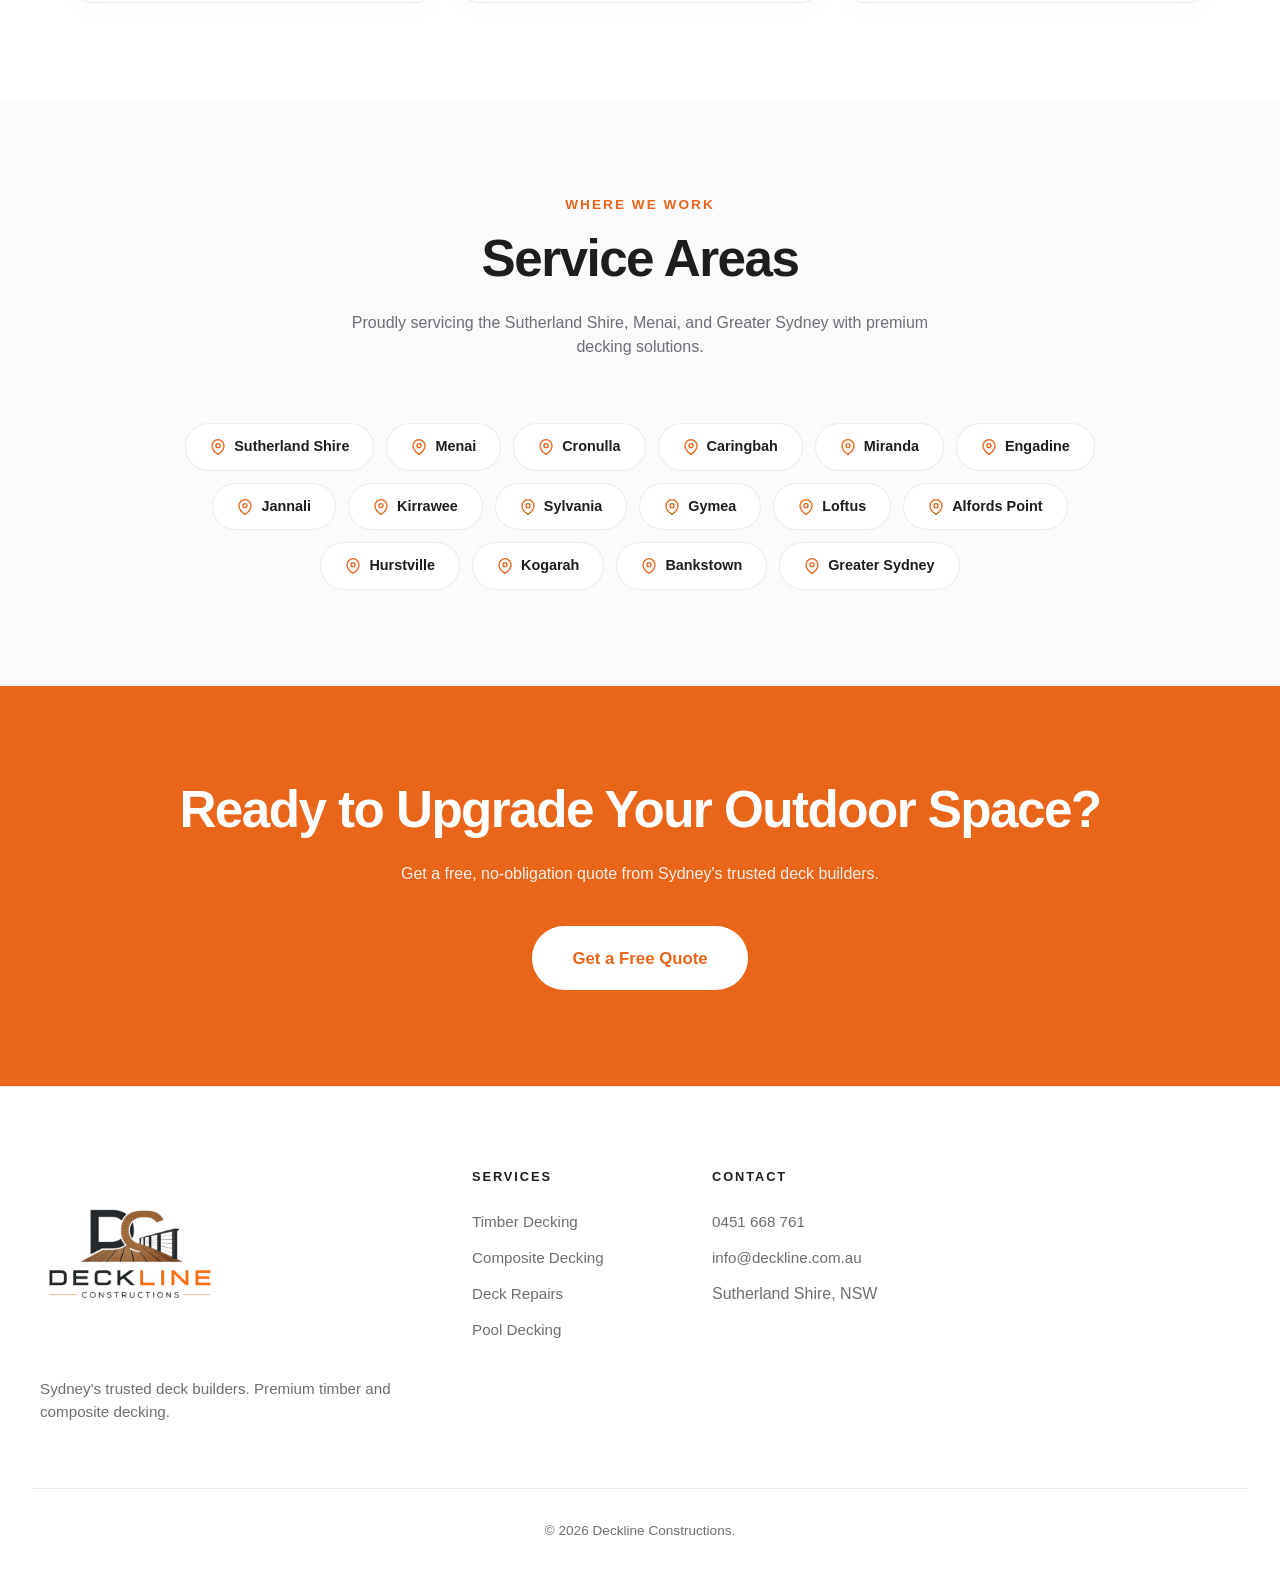
==== commit f3f52b31: "Update stats-row margin and alignment properties" ====
--- a/index.html
+++ b/index.html
@@ -87,7 +87,7 @@
     .hero-heading span { color: var(--accent); }
     .hero-paragraph { margin-bottom: 2.5rem; max-width: 600px; margin-left: auto; margin-right: auto; }
     .hero-actions { display: flex; gap: 1rem; justify-content: center; flex-wrap: wrap; }
-    .stats-row { display: flex; flex-wrap: wrap; justify-content: center; gap: 4rem; margin-top: 5rem; border-top: 1px solid var(--border-light); padding-top: 3rem; width: 100%; max-width: 800px; }
+    .stats-row { display: flex; flex-wrap: wrap; justify-content: center; gap: 4rem; margin: 5rem auto 0; border-top: 1px solid var(--border-light); padding-top: 3rem; width: 100%; max-width: 800px; }
     .stat-num { font-size: 2.75rem; font-weight: 800; color: var(--text-dark); letter-spacing: -0.04em; line-height: 1; margin-bottom: 0.25rem;}
     .stat-label { font-size: 0.8rem; text-transform: uppercase; color: var(--text-muted); font-weight: 700; letter-spacing: 0.1em; }
 
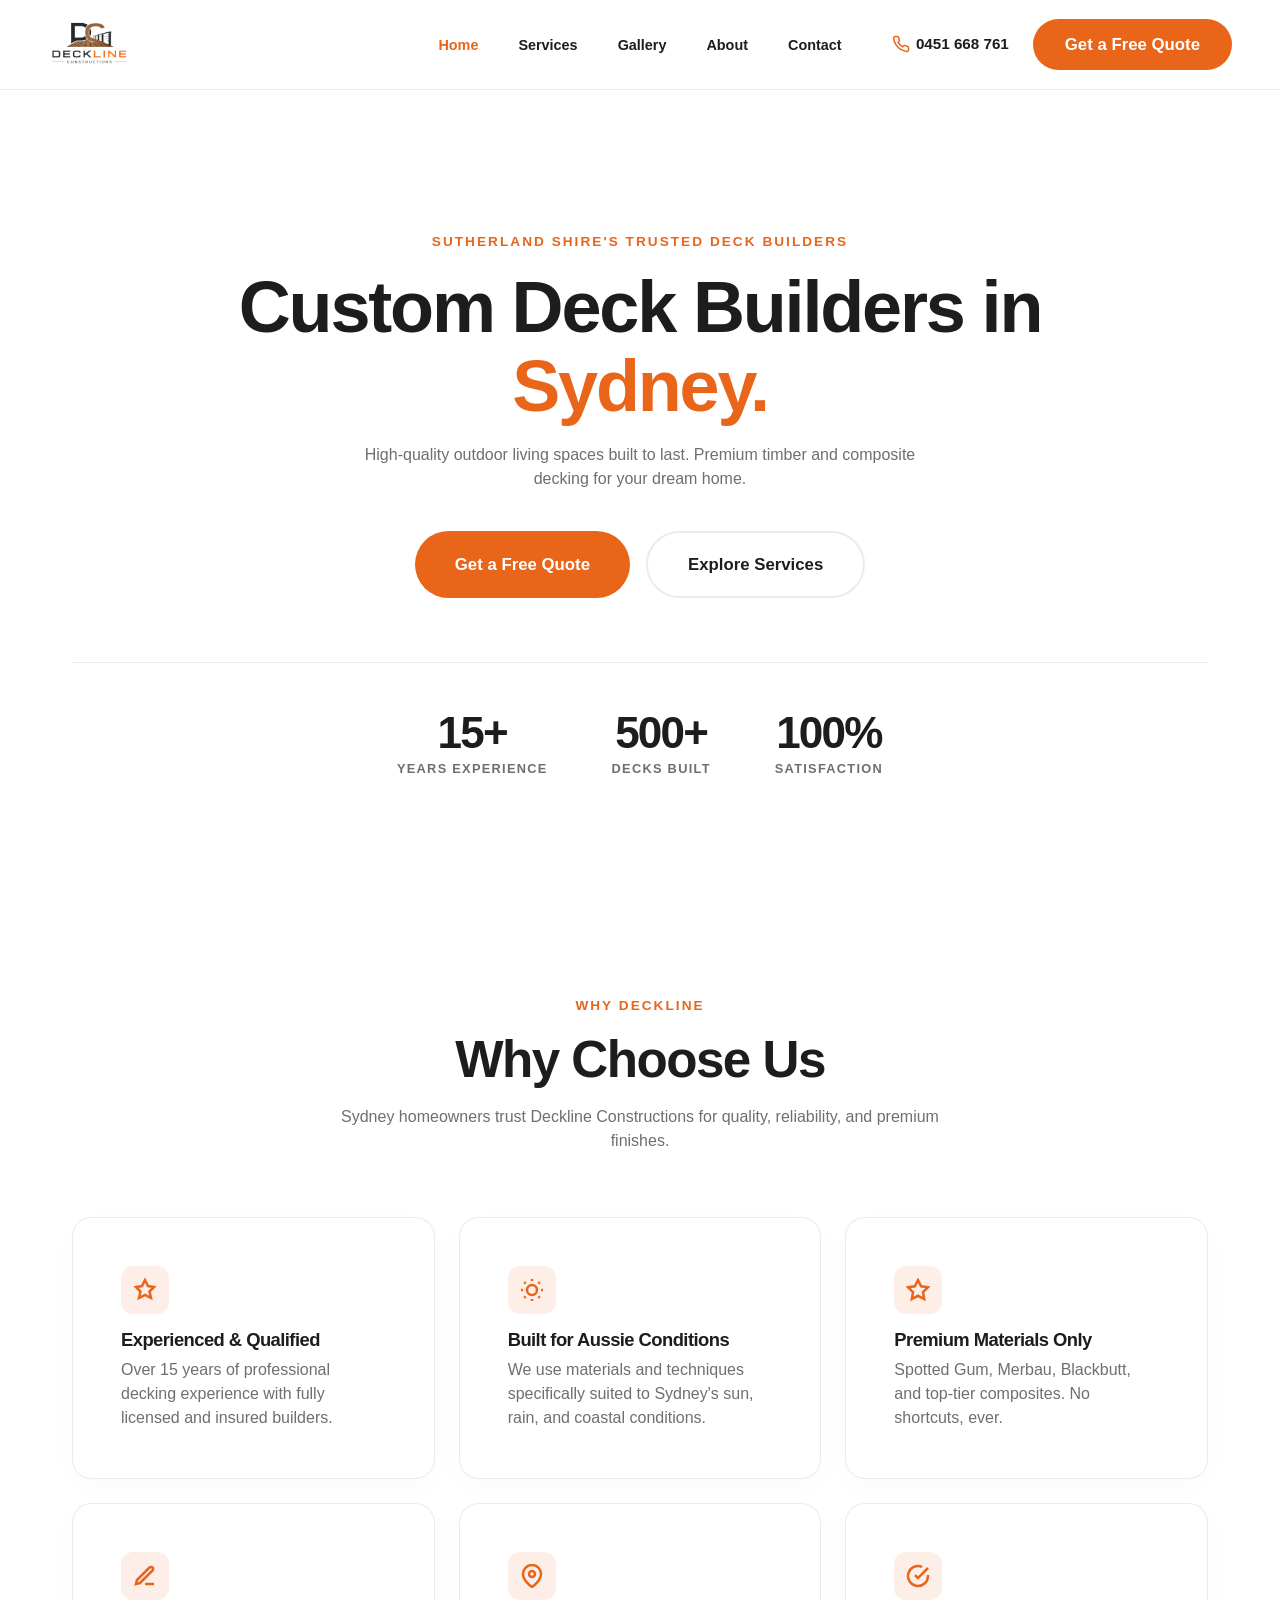
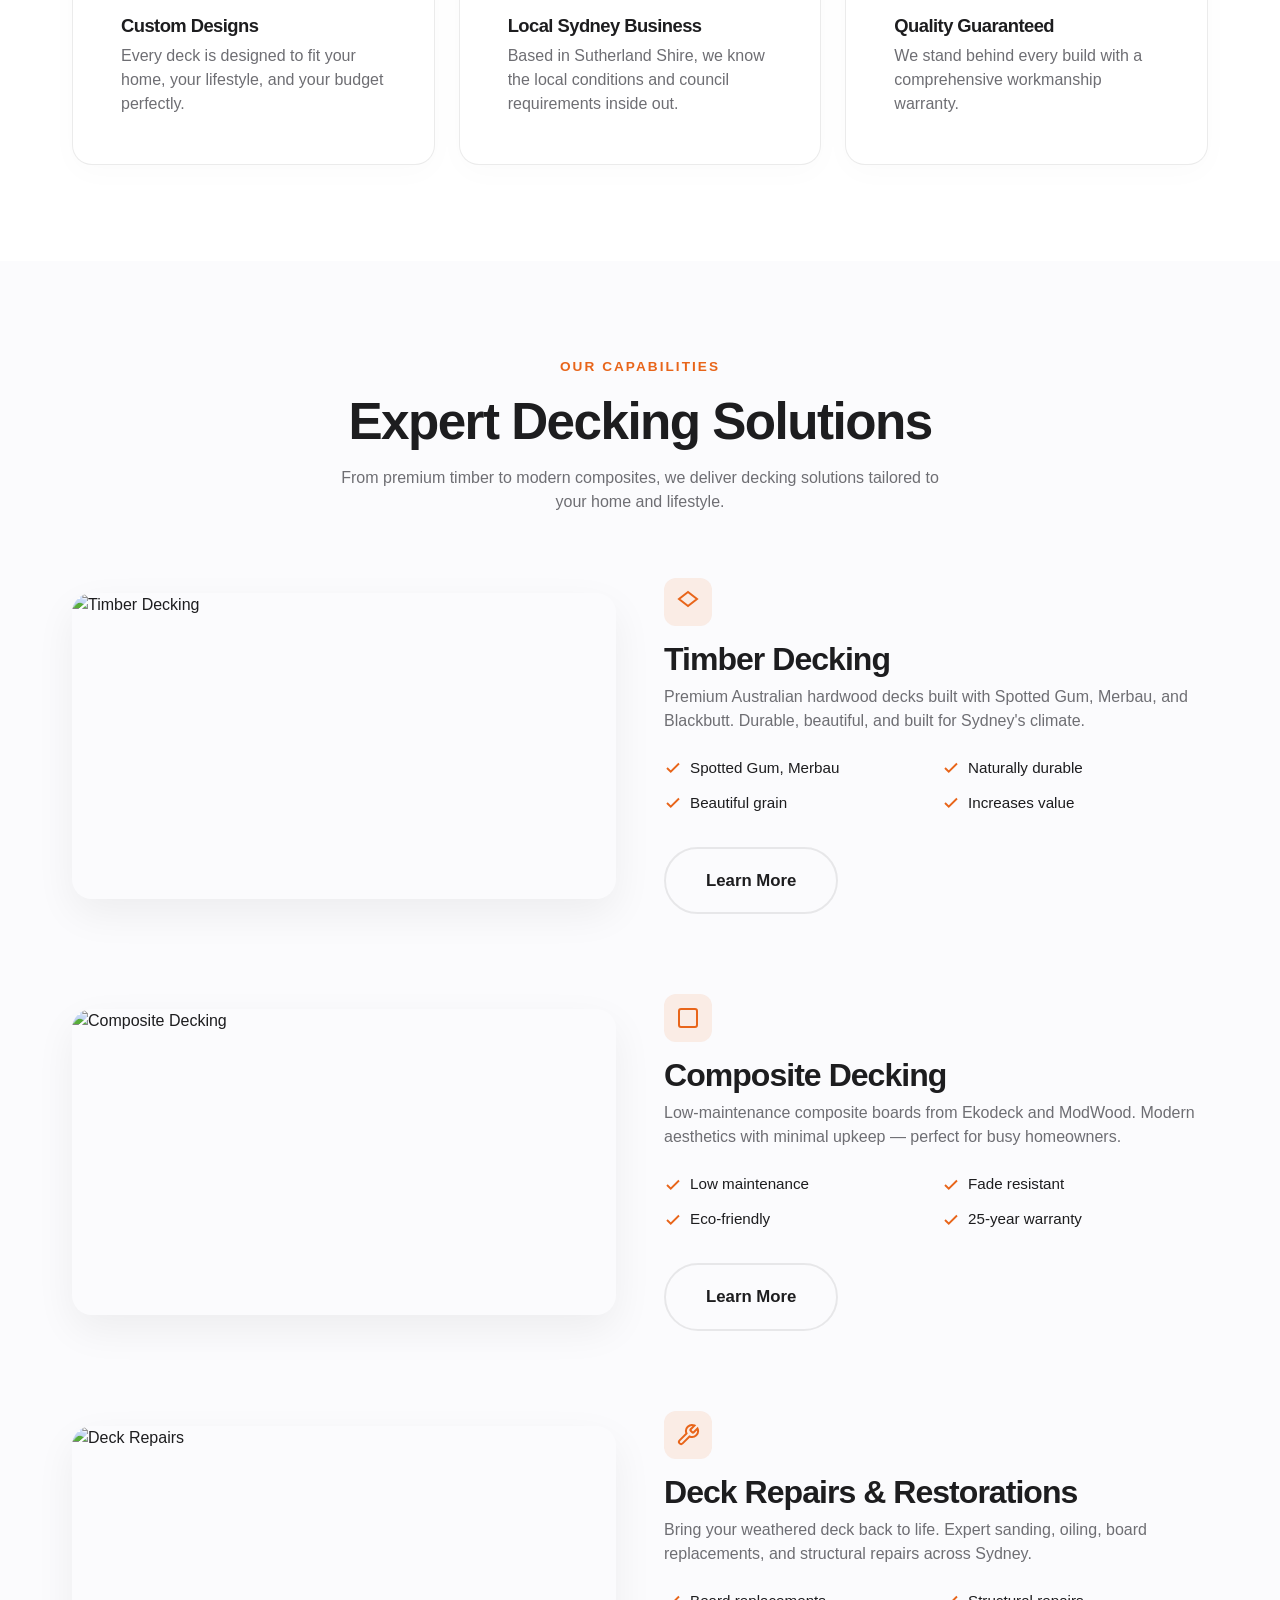
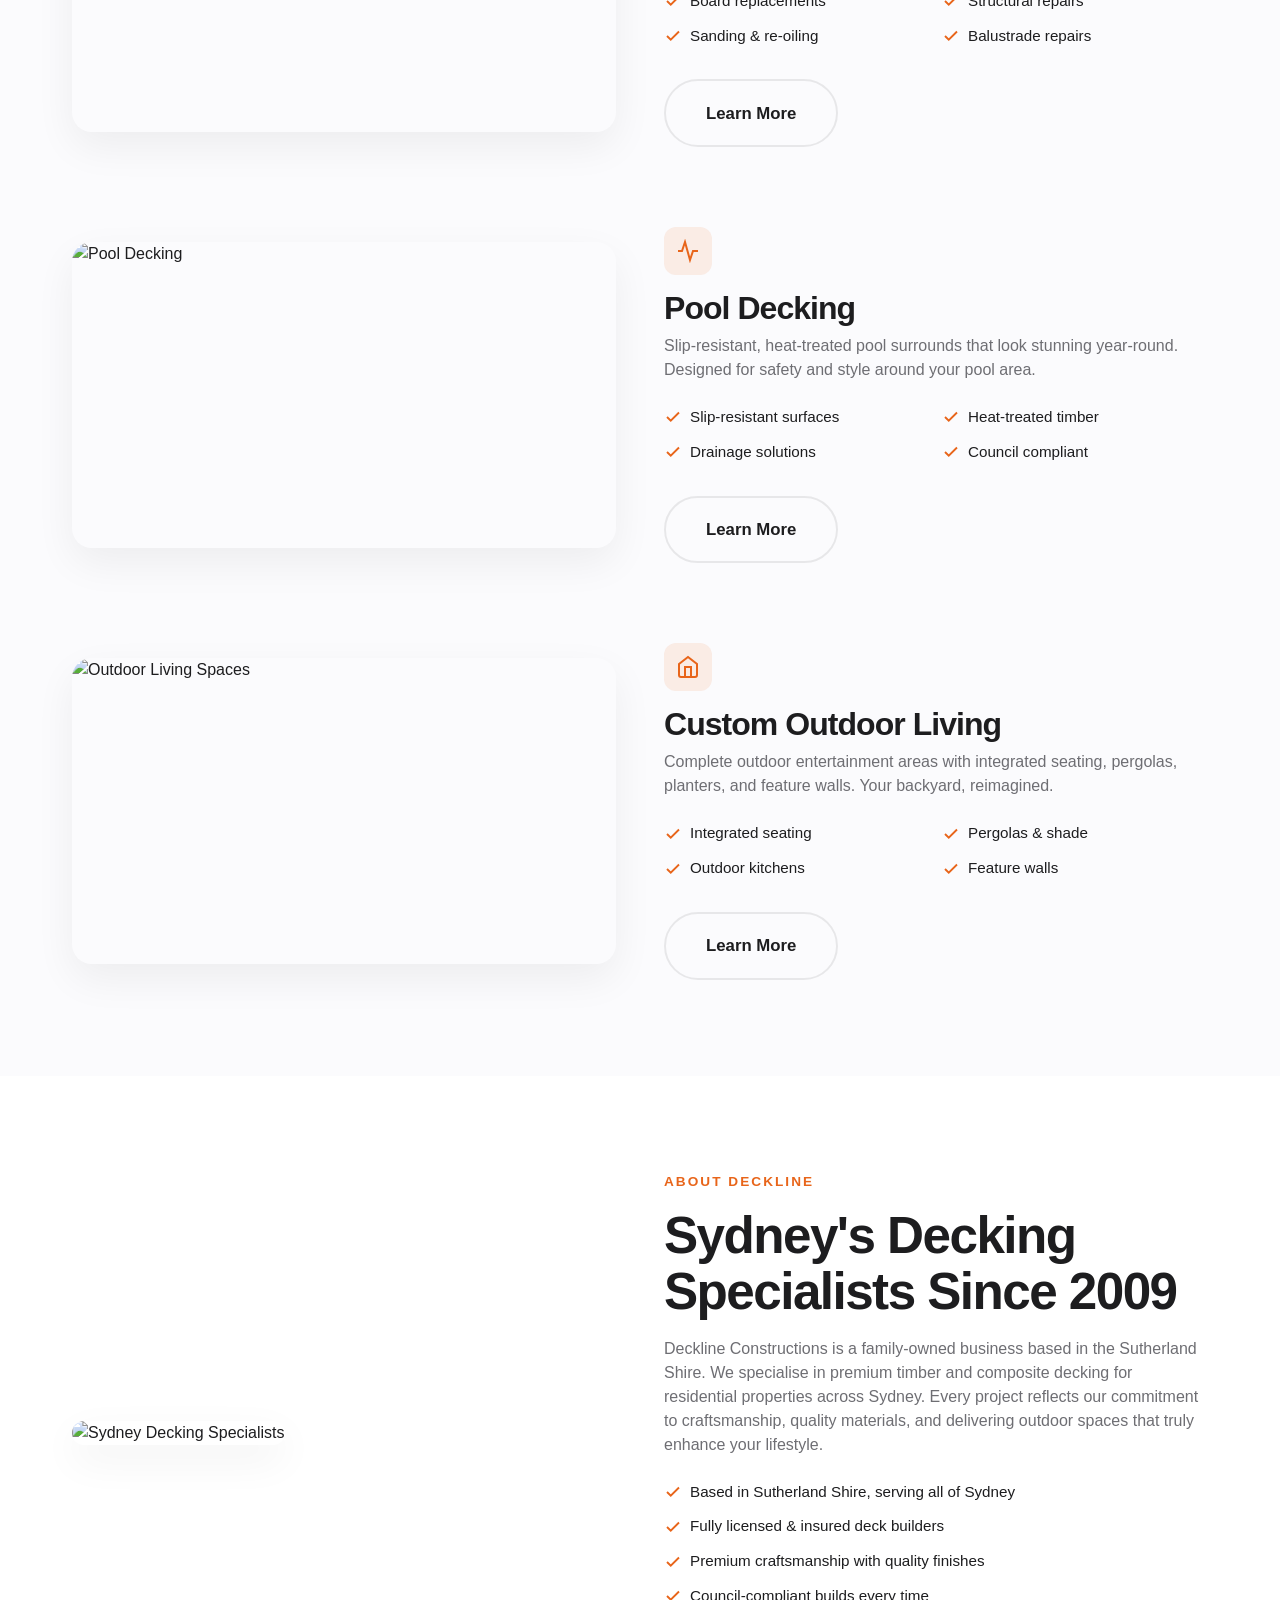
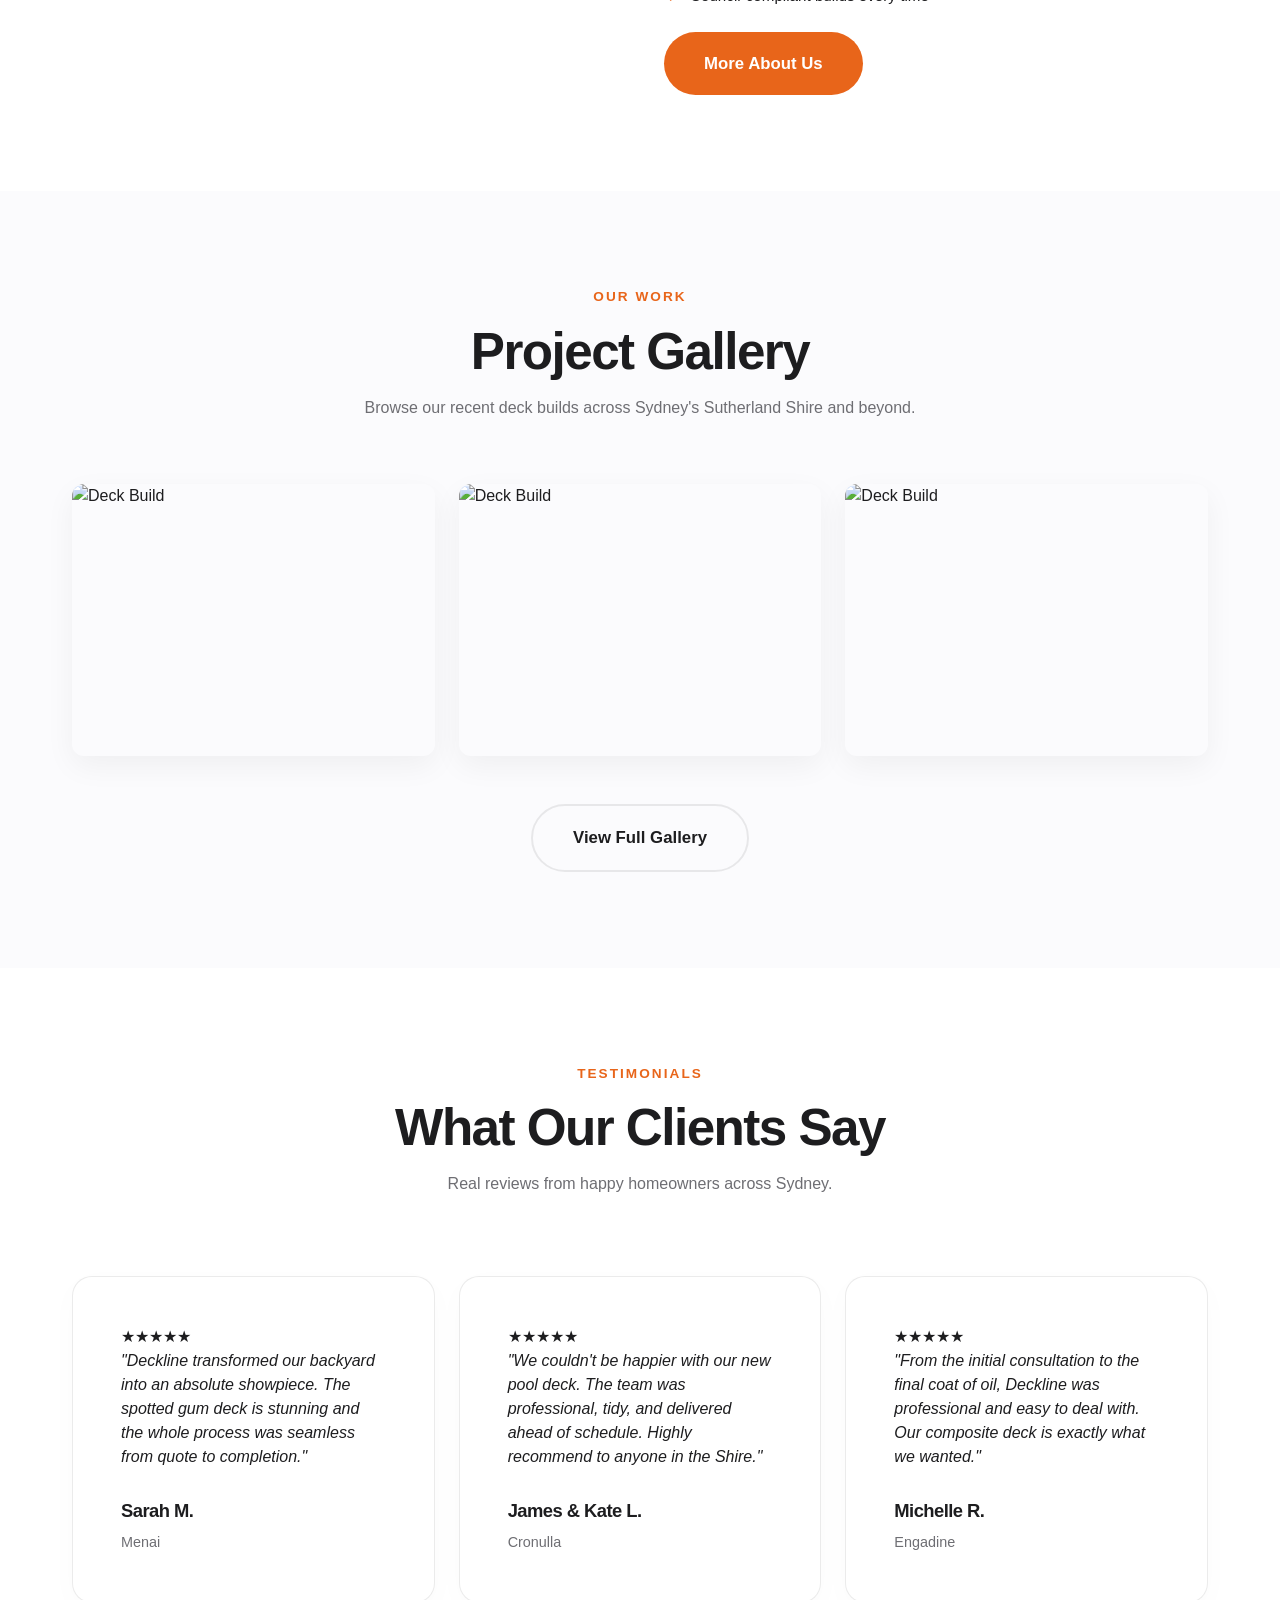
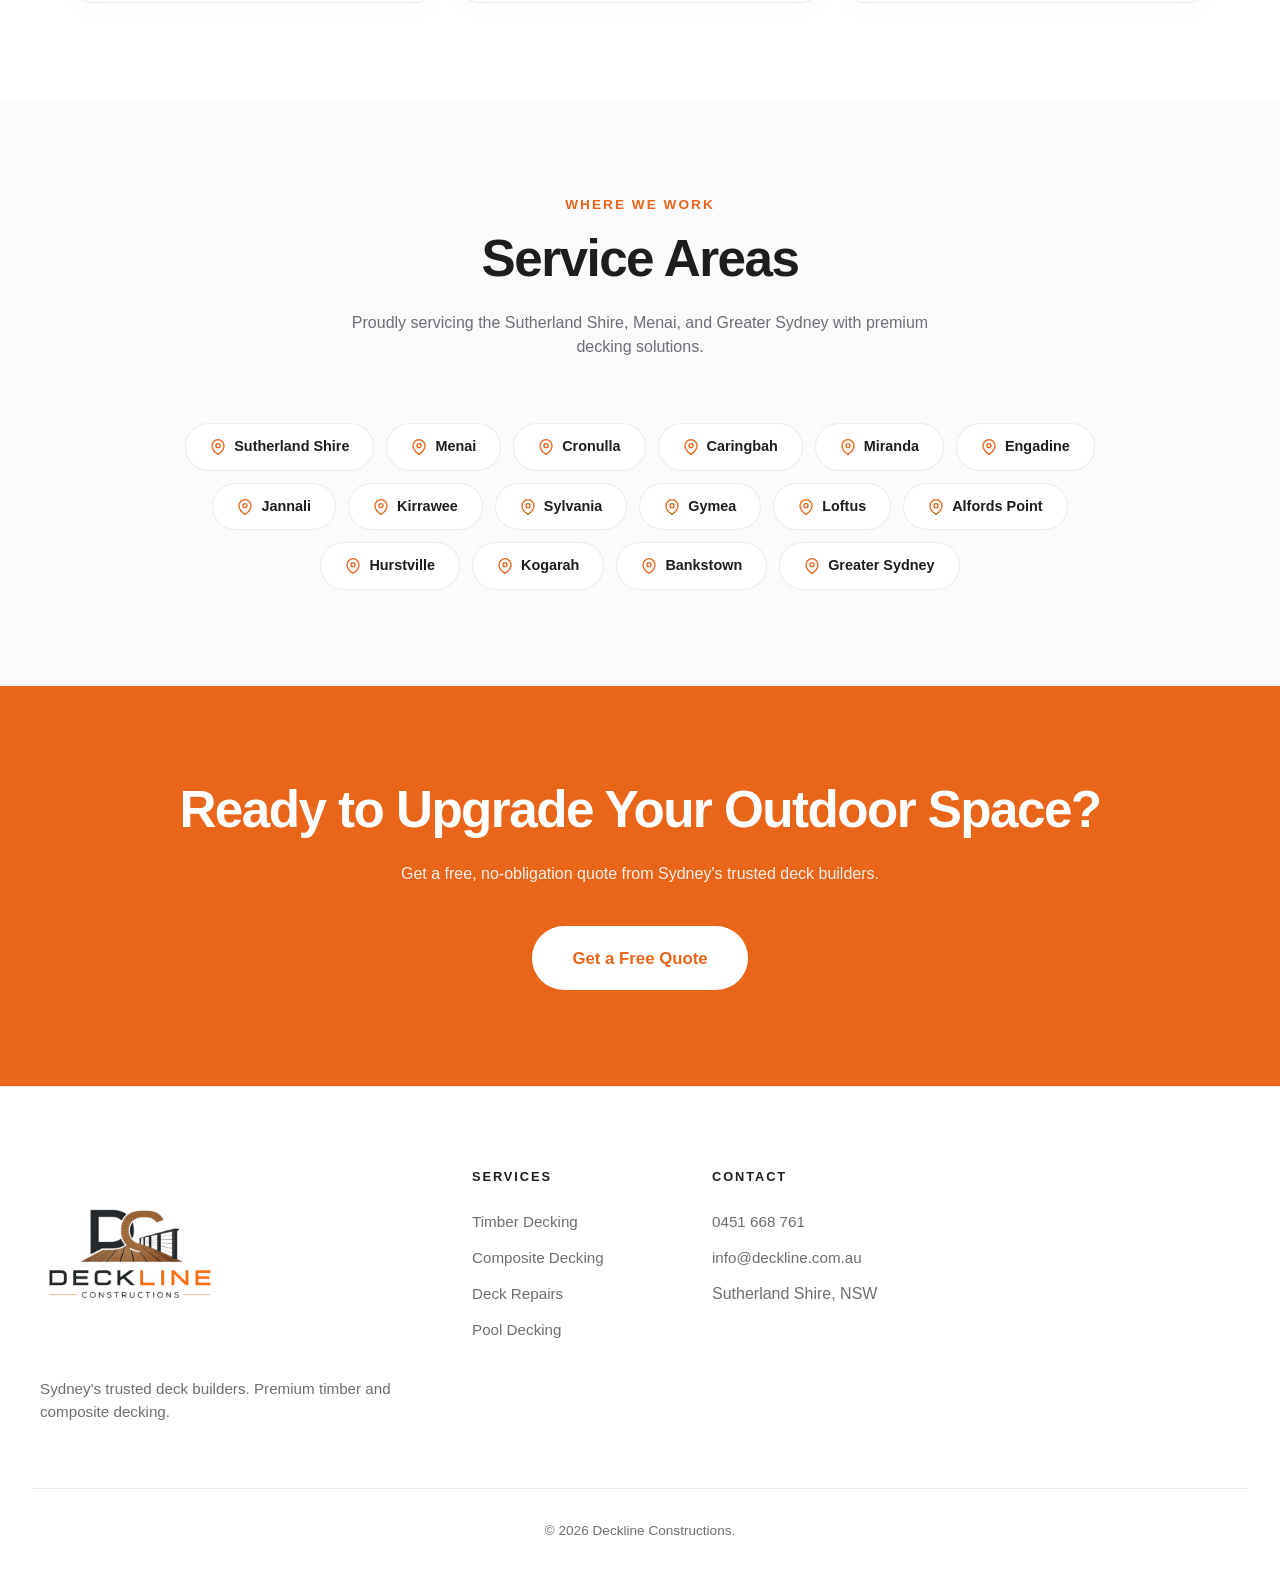
==== commit 640818a4: "Update index.html" ====
--- a/index.html
+++ b/index.html
@@ -87,7 +87,8 @@
     .hero-heading span { color: var(--accent); }
     .hero-paragraph { margin-bottom: 2.5rem; max-width: 600px; margin-left: auto; margin-right: auto; }
     .hero-actions { display: flex; gap: 1rem; justify-content: center; flex-wrap: wrap; }
-    .stats-row { display: flex; flex-wrap: wrap; justify-content: center; gap: 4rem; margin: 5rem auto 0; border-top: 1px solid var(--border-light); padding-top: 3rem; width: 100%; max-width: 800px; }
+    .stats-row { display: flex; flex-wrap: wrap; justify-content: center; align-items: center; gap: 4rem; margin: 4rem auto 0 auto; border-top: 1px solid var(--border-light); padding-top: 3rem; width: auto; min-width: 60%; text-align: center; }
+    .stats-row > div { text-align: center; }
     .stat-num { font-size: 2.75rem; font-weight: 800; color: var(--text-dark); letter-spacing: -0.04em; line-height: 1; margin-bottom: 0.25rem;}
     .stat-label { font-size: 0.8rem; text-transform: uppercase; color: var(--text-muted); font-weight: 700; letter-spacing: 0.1em; }
 
@@ -138,7 +139,7 @@
       .full-logo { height: 60px; max-height: 60px; transform: scale(1.6); transform-origin: left center; margin-left: 5px;}
       
       #hero { height: auto; min-height: 100vh; justify-content: flex-start; padding-top: 130px; padding-bottom: 4rem; }
-      .stats-row { display: flex; flex-wrap: wrap; justify-content: center; gap: 4rem; margin: 5rem auto 0; border-top: 1px solid var(--border-light); padding-top: 3rem; width: 100%; max-width: 800px; }
+      .stats-row { flex-direction: column; gap: 2.5rem; align-items: center; margin-top: 3rem; padding-top: 2.5rem; }
       .stat-num { font-size: 3rem; margin-bottom: 0.2rem; }
       
       .service-list { grid-template-columns: 1fr; }
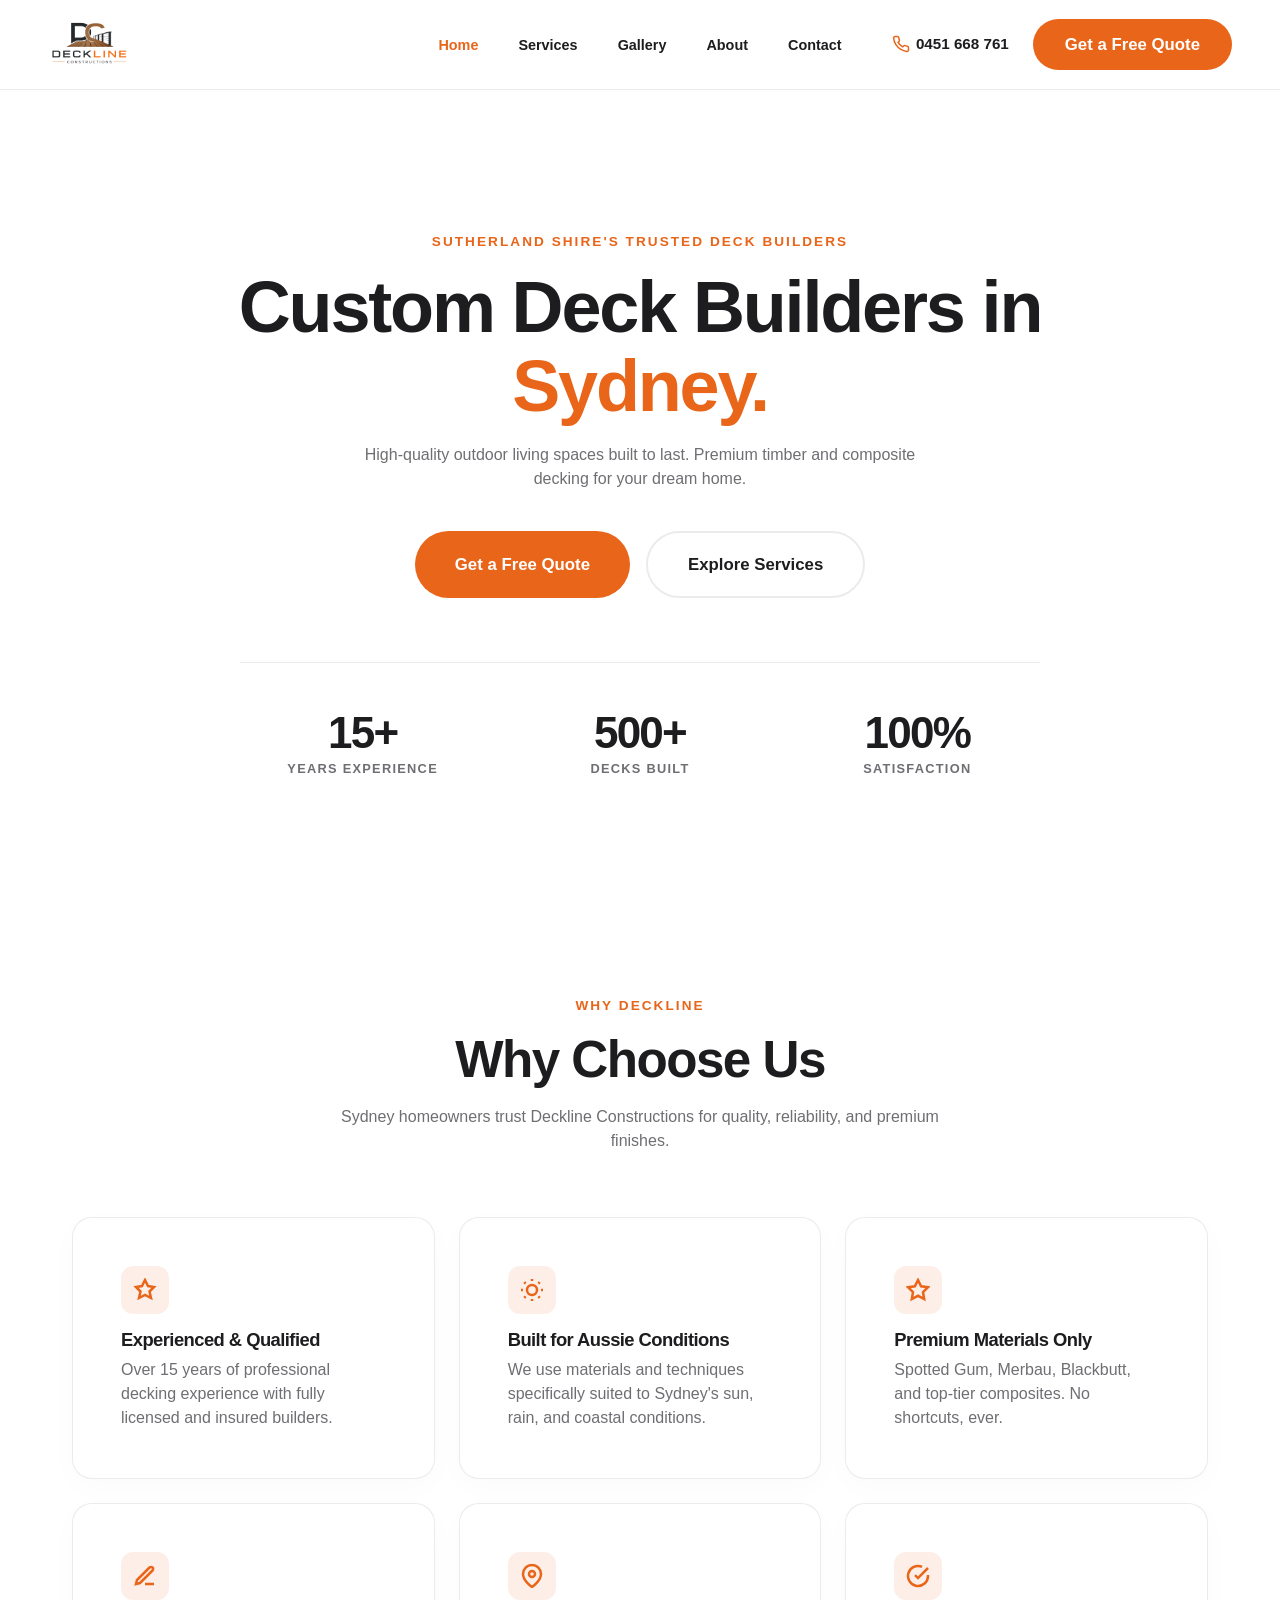
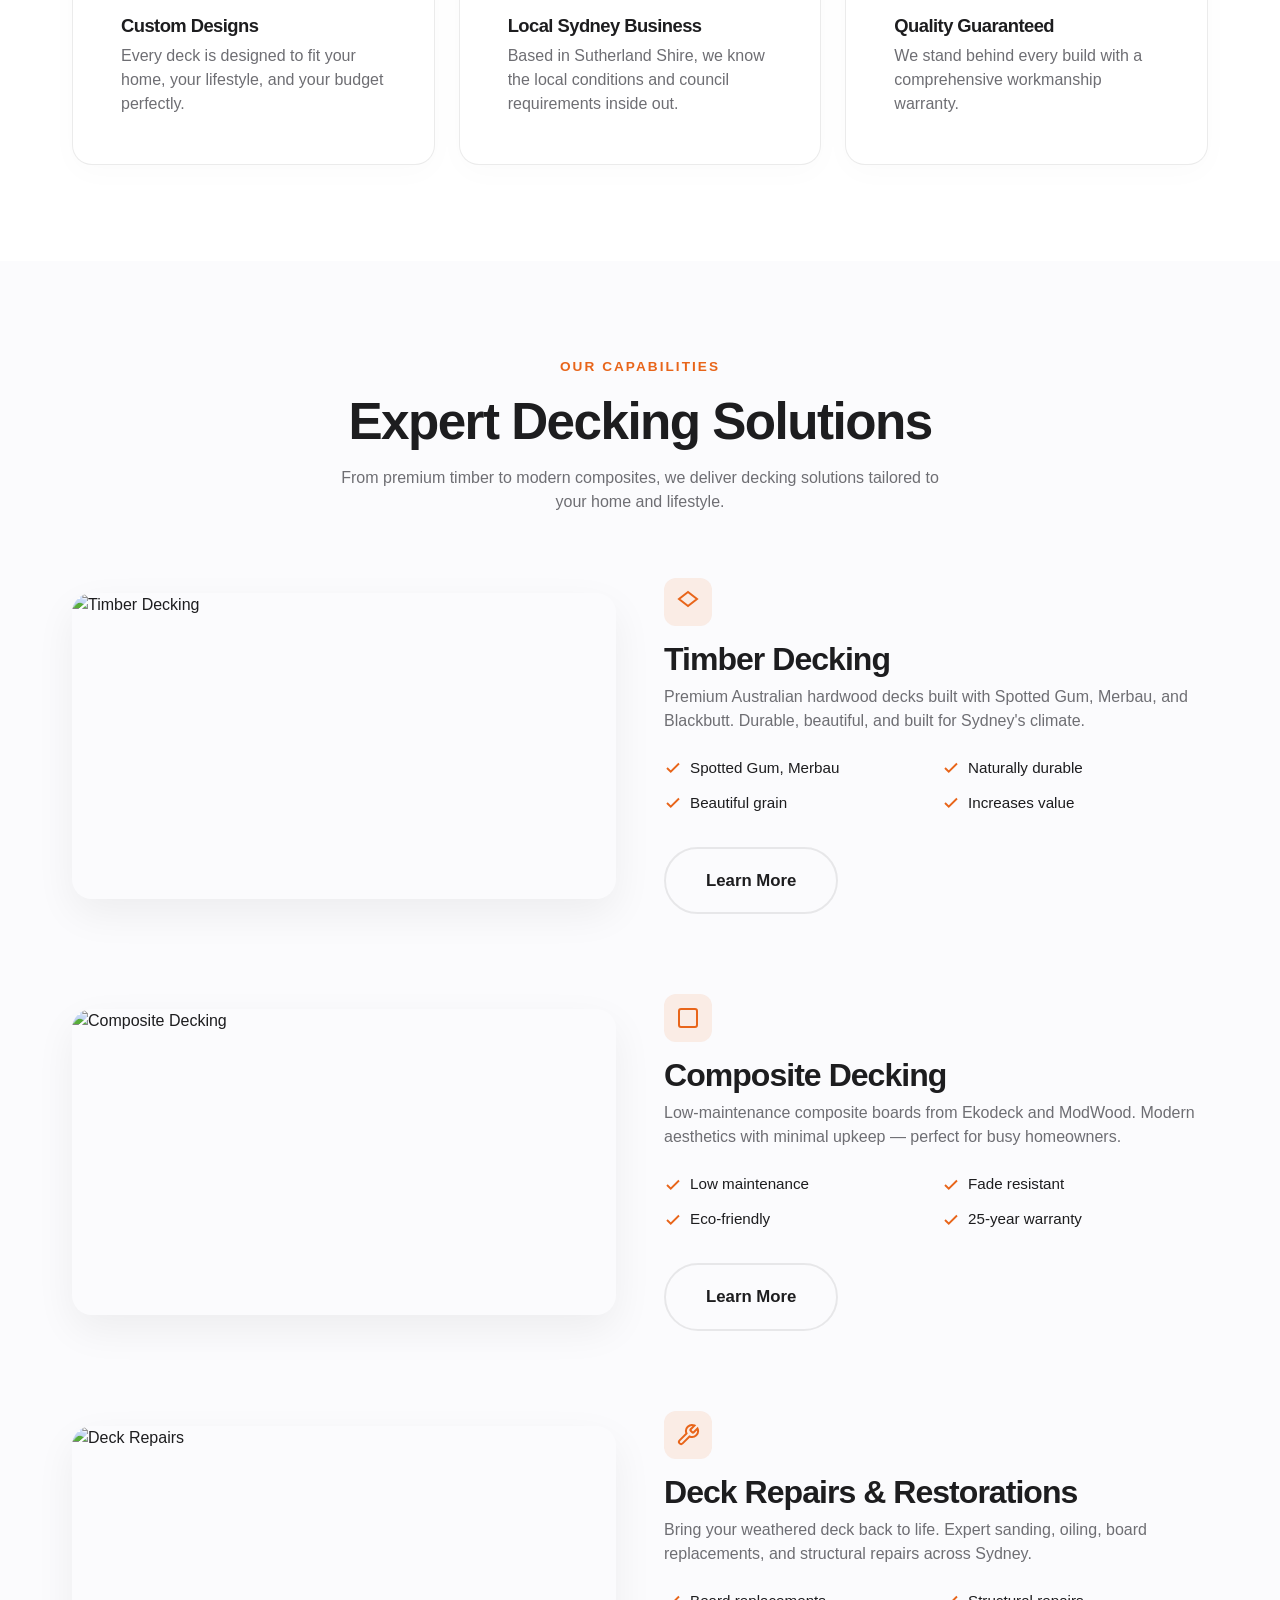
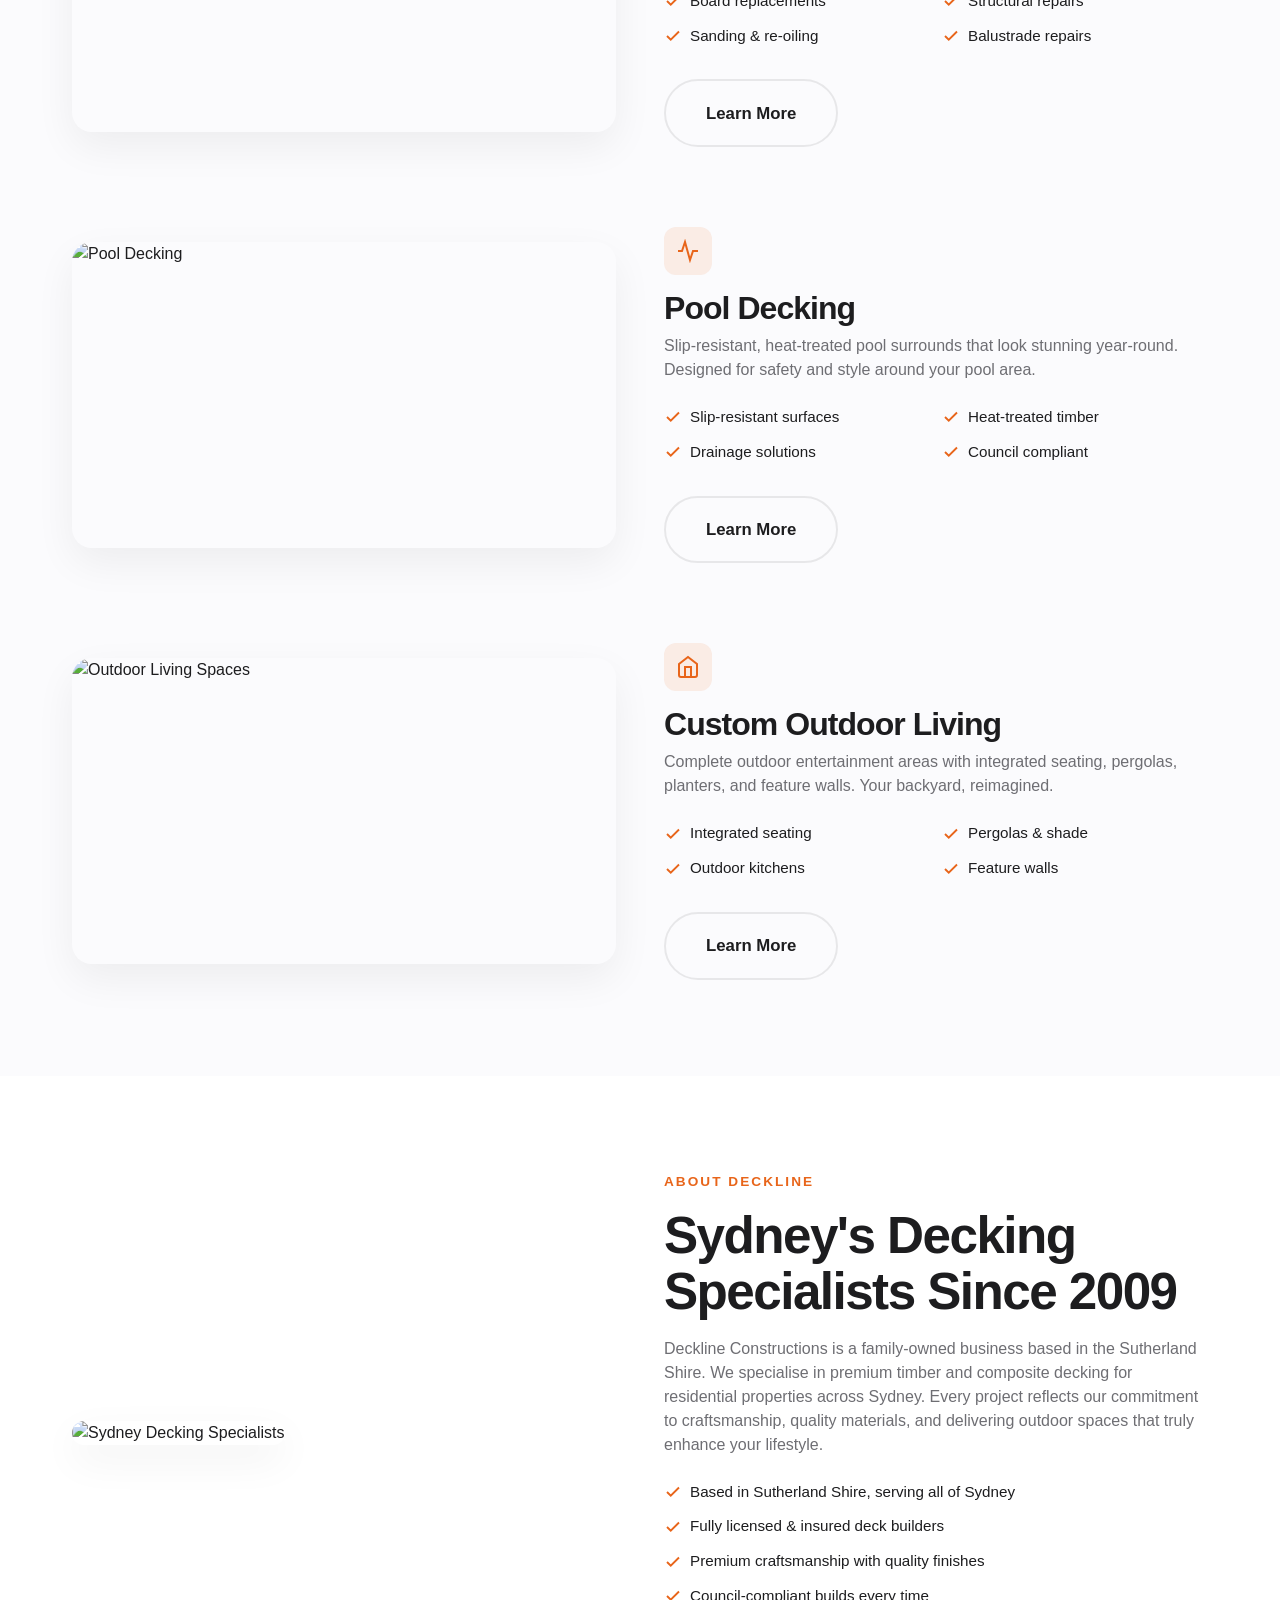
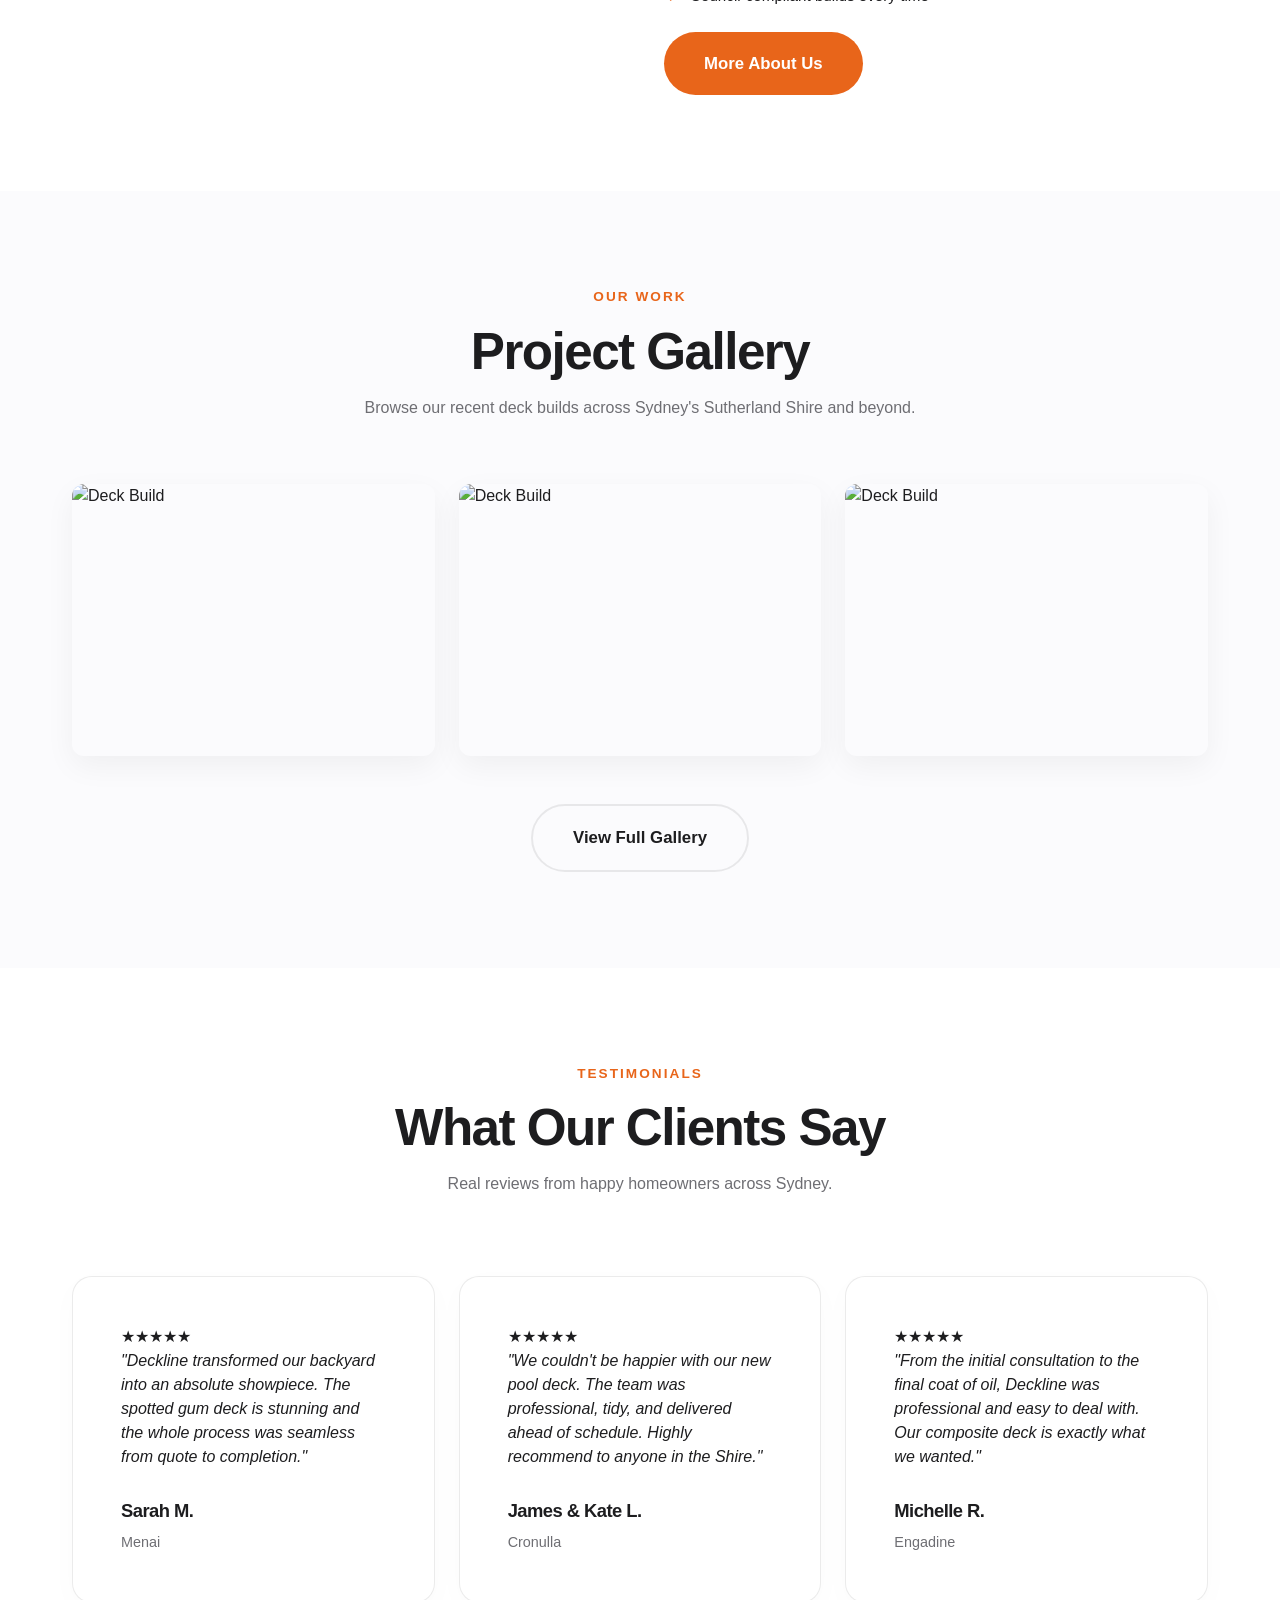
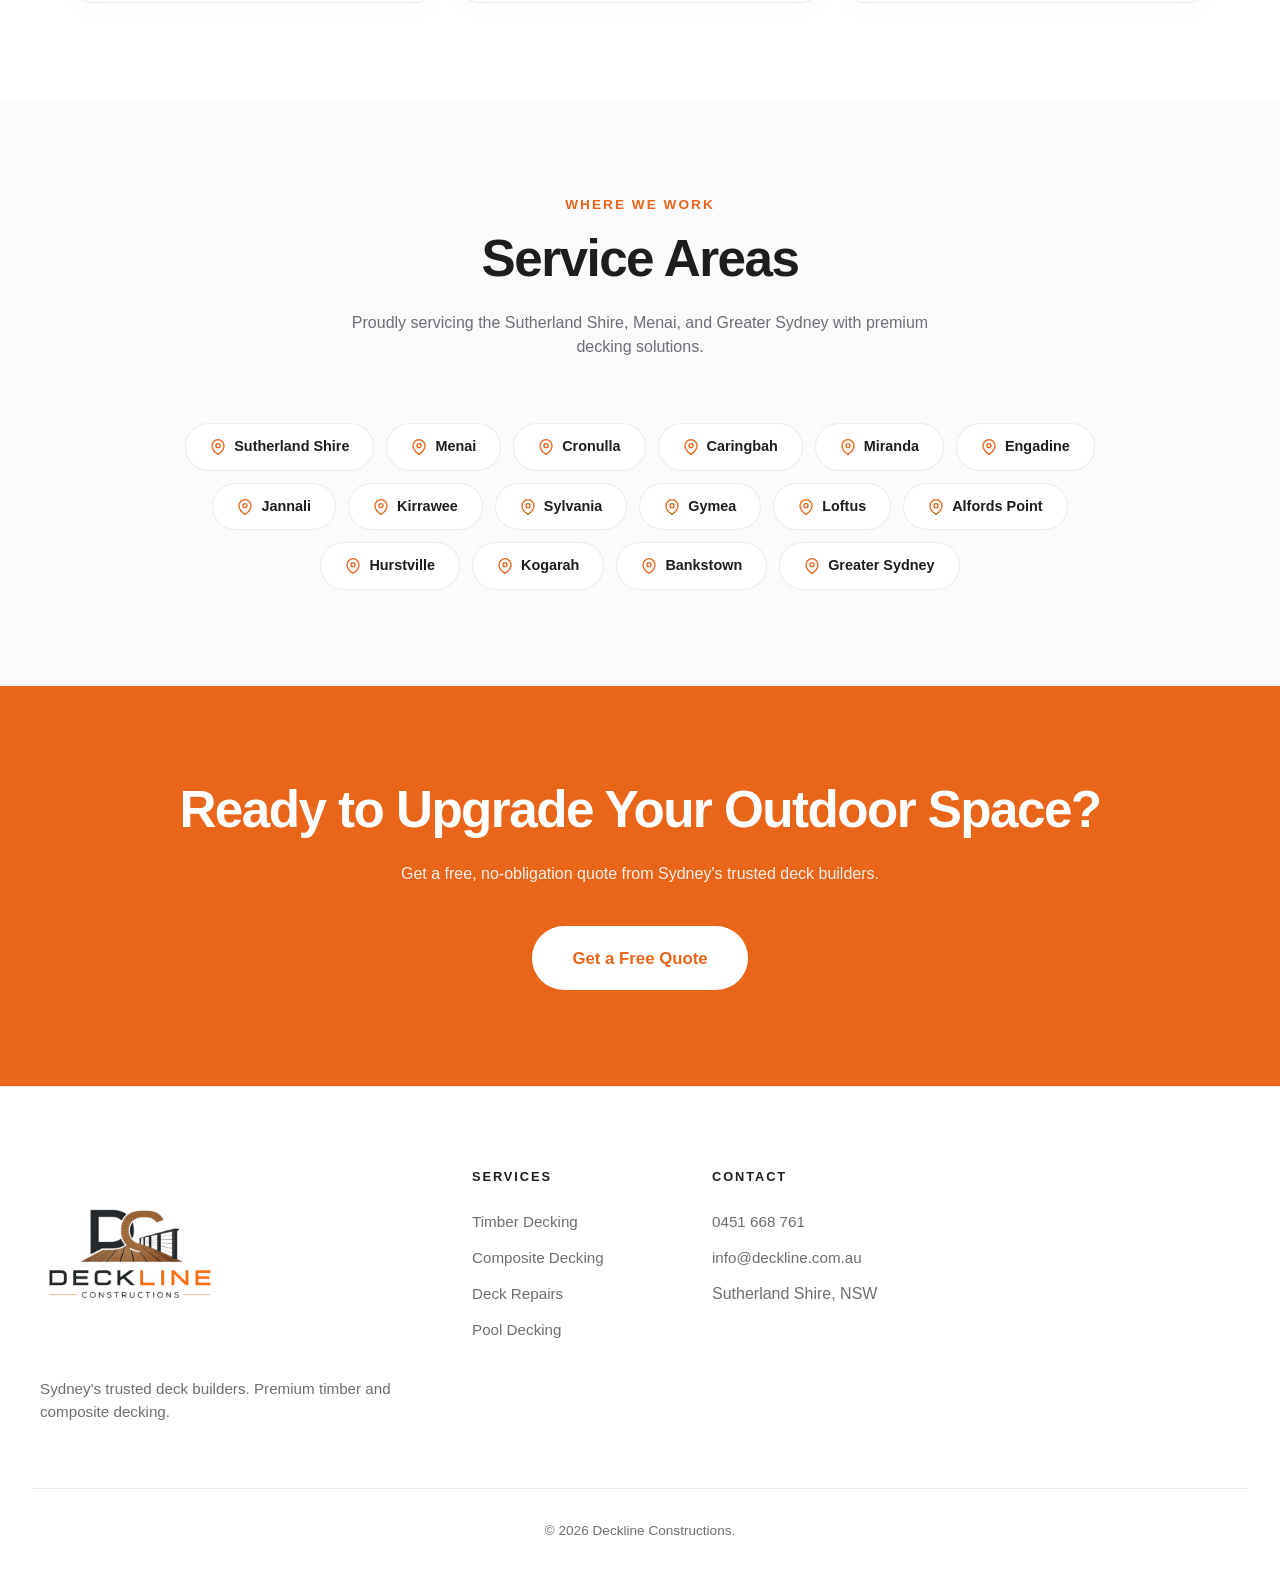
==== commit b8db4a9e: "Update index.html" ====
--- a/index.html
+++ b/index.html
@@ -16,7 +16,7 @@
   </script>
 
   <style>
-/* ─── ULTIMATE EMBEDDED STYLESHEET ─── */
+    /* ─── ULTIMATE EMBEDDED STYLESHEET ─── */
     :root {
       --bg-white: #FFFFFF; --bg-grey: #FBFBFD;
       --text-dark: #1D1D1F; --text-muted: #6E6E73;
@@ -82,13 +82,15 @@
     /* HERO */
     #hero { position: relative; height: 100vh; min-height: 700px; display: flex; flex-direction: column; align-items: center; justify-content: center; overflow: hidden; background: var(--bg-white); padding-top: 90px; }
     .hero-img-bg { position: absolute; inset: 0; width: 100%; height: 100%; object-fit: cover; opacity: 0.04; transform: scale(1.05); animation: slowPan 25s infinite alternate linear; }
-    .hero-content { position: relative; z-index: 2; text-align: center; width: 100%; margin-top: 20px;}
+    .hero-content { position: relative; z-index: 2; text-align: center; width: 100%; display: flex; flex-direction: column; align-items: center; margin-top: 20px;}
     .hero-heading { margin-bottom: 1rem; line-height: 1;}
     .hero-heading span { color: var(--accent); }
     .hero-paragraph { margin-bottom: 2.5rem; max-width: 600px; margin-left: auto; margin-right: auto; }
-    .hero-actions { display: flex; gap: 1rem; justify-content: center; flex-wrap: wrap; }
-    .stats-row { display: flex; flex-wrap: wrap; justify-content: center; align-items: center; gap: 4rem; margin: 4rem auto 0 auto; border-top: 1px solid var(--border-light); padding-top: 3rem; width: auto; min-width: 60%; text-align: center; }
-    .stats-row > div { text-align: center; }
+    .hero-actions { display: flex; gap: 1rem; justify-content: center; flex-wrap: wrap; width: 100%; }
+    
+    /* ─── BULLETPROOF GRID CENTERING FIX ─── */
+    .stats-row { display: grid; grid-template-columns: repeat(3, 1fr); gap: 2rem; margin: 4rem auto 0 auto; border-top: 1px solid var(--border-light); padding-top: 3rem; width: 100%; max-width: 800px; }
+    .stats-row > div { display: flex; flex-direction: column; align-items: center; justify-content: center; text-align: center; }
     .stat-num { font-size: 2.75rem; font-weight: 800; color: var(--text-dark); letter-spacing: -0.04em; line-height: 1; margin-bottom: 0.25rem;}
     .stat-label { font-size: 0.8rem; text-transform: uppercase; color: var(--text-muted); font-weight: 700; letter-spacing: 0.1em; }
 
@@ -139,7 +141,9 @@
       .full-logo { height: 60px; max-height: 60px; transform: scale(1.6); transform-origin: left center; margin-left: 5px;}
       
       #hero { height: auto; min-height: 100vh; justify-content: flex-start; padding-top: 130px; padding-bottom: 4rem; }
-      .stats-row { flex-direction: column; gap: 2.5rem; align-items: center; margin-top: 3rem; padding-top: 2.5rem; }
+      
+      /* GRID MOBILE OVERRIDE FOR STATS */
+      .stats-row { grid-template-columns: 1fr; gap: 2.5rem; margin-top: 3rem; padding-top: 2.5rem; }
       .stat-num { font-size: 3rem; margin-bottom: 0.2rem; }
       
       .service-list { grid-template-columns: 1fr; }
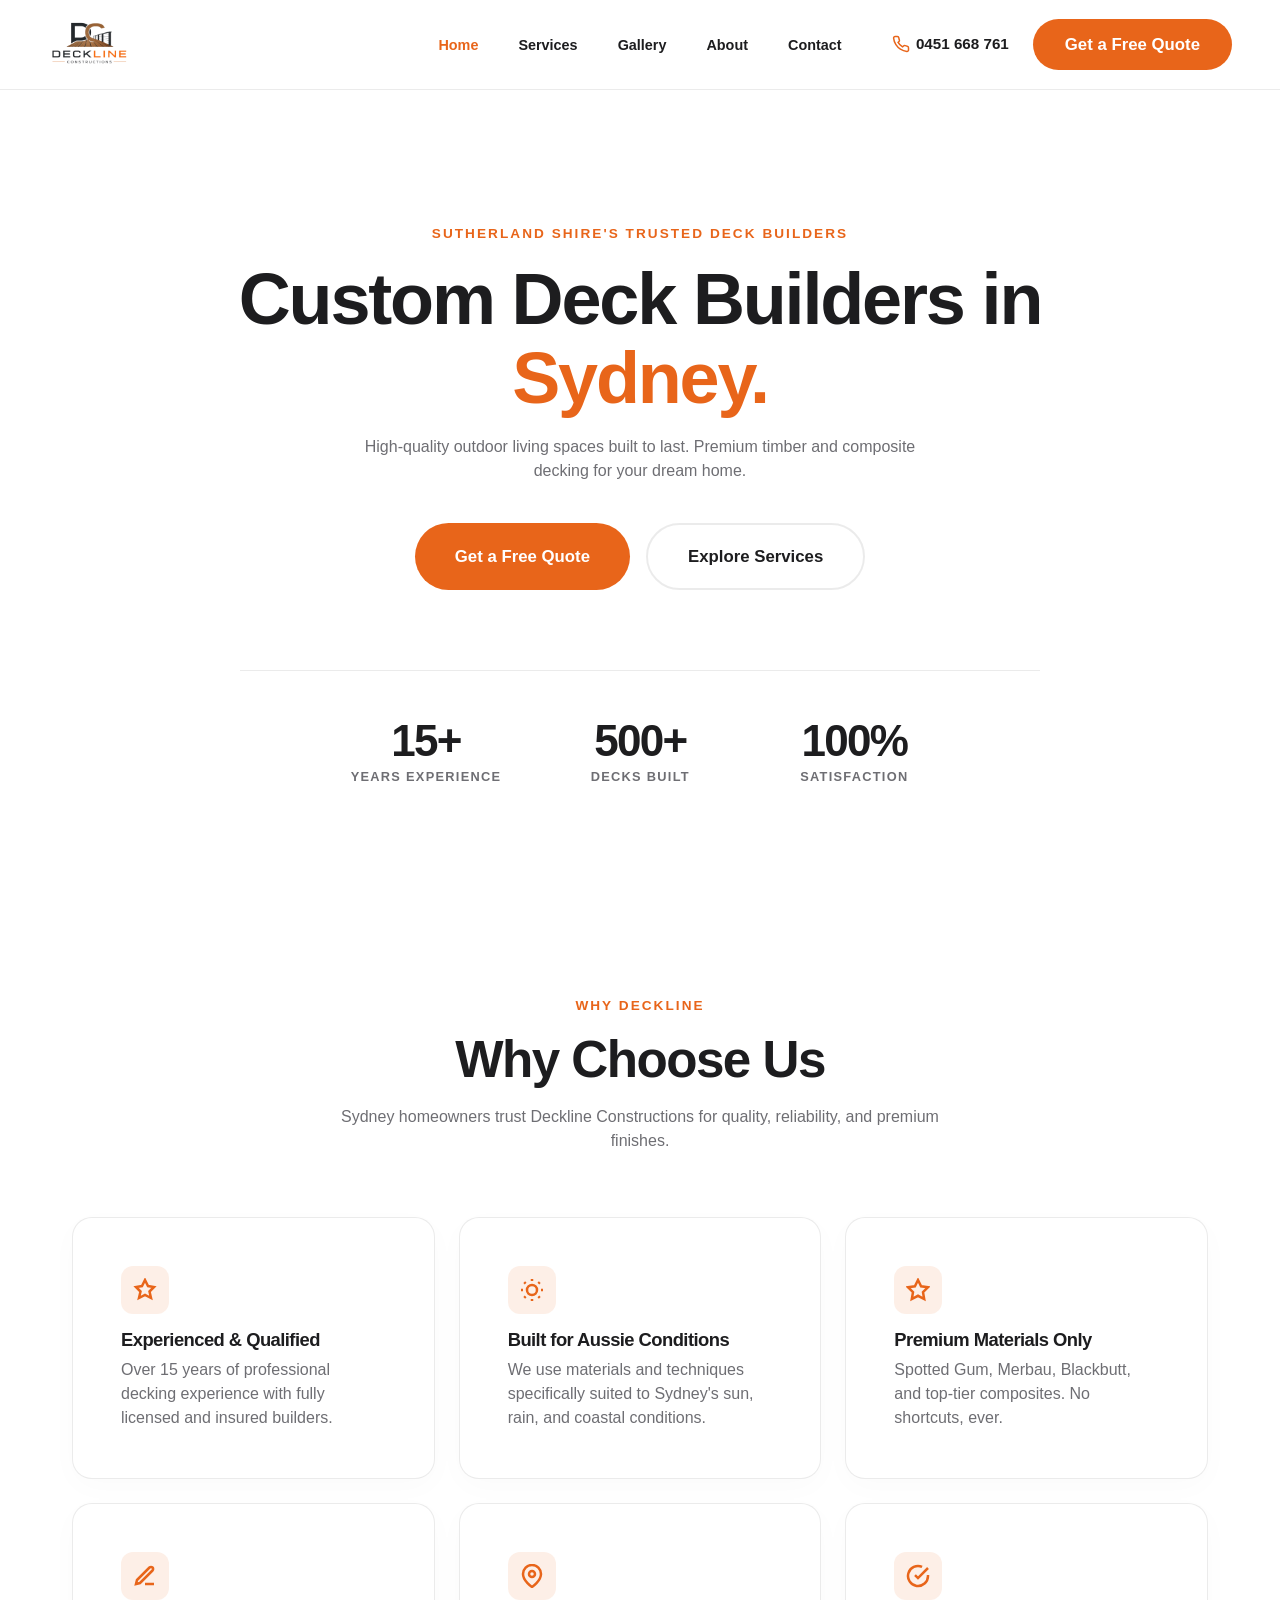
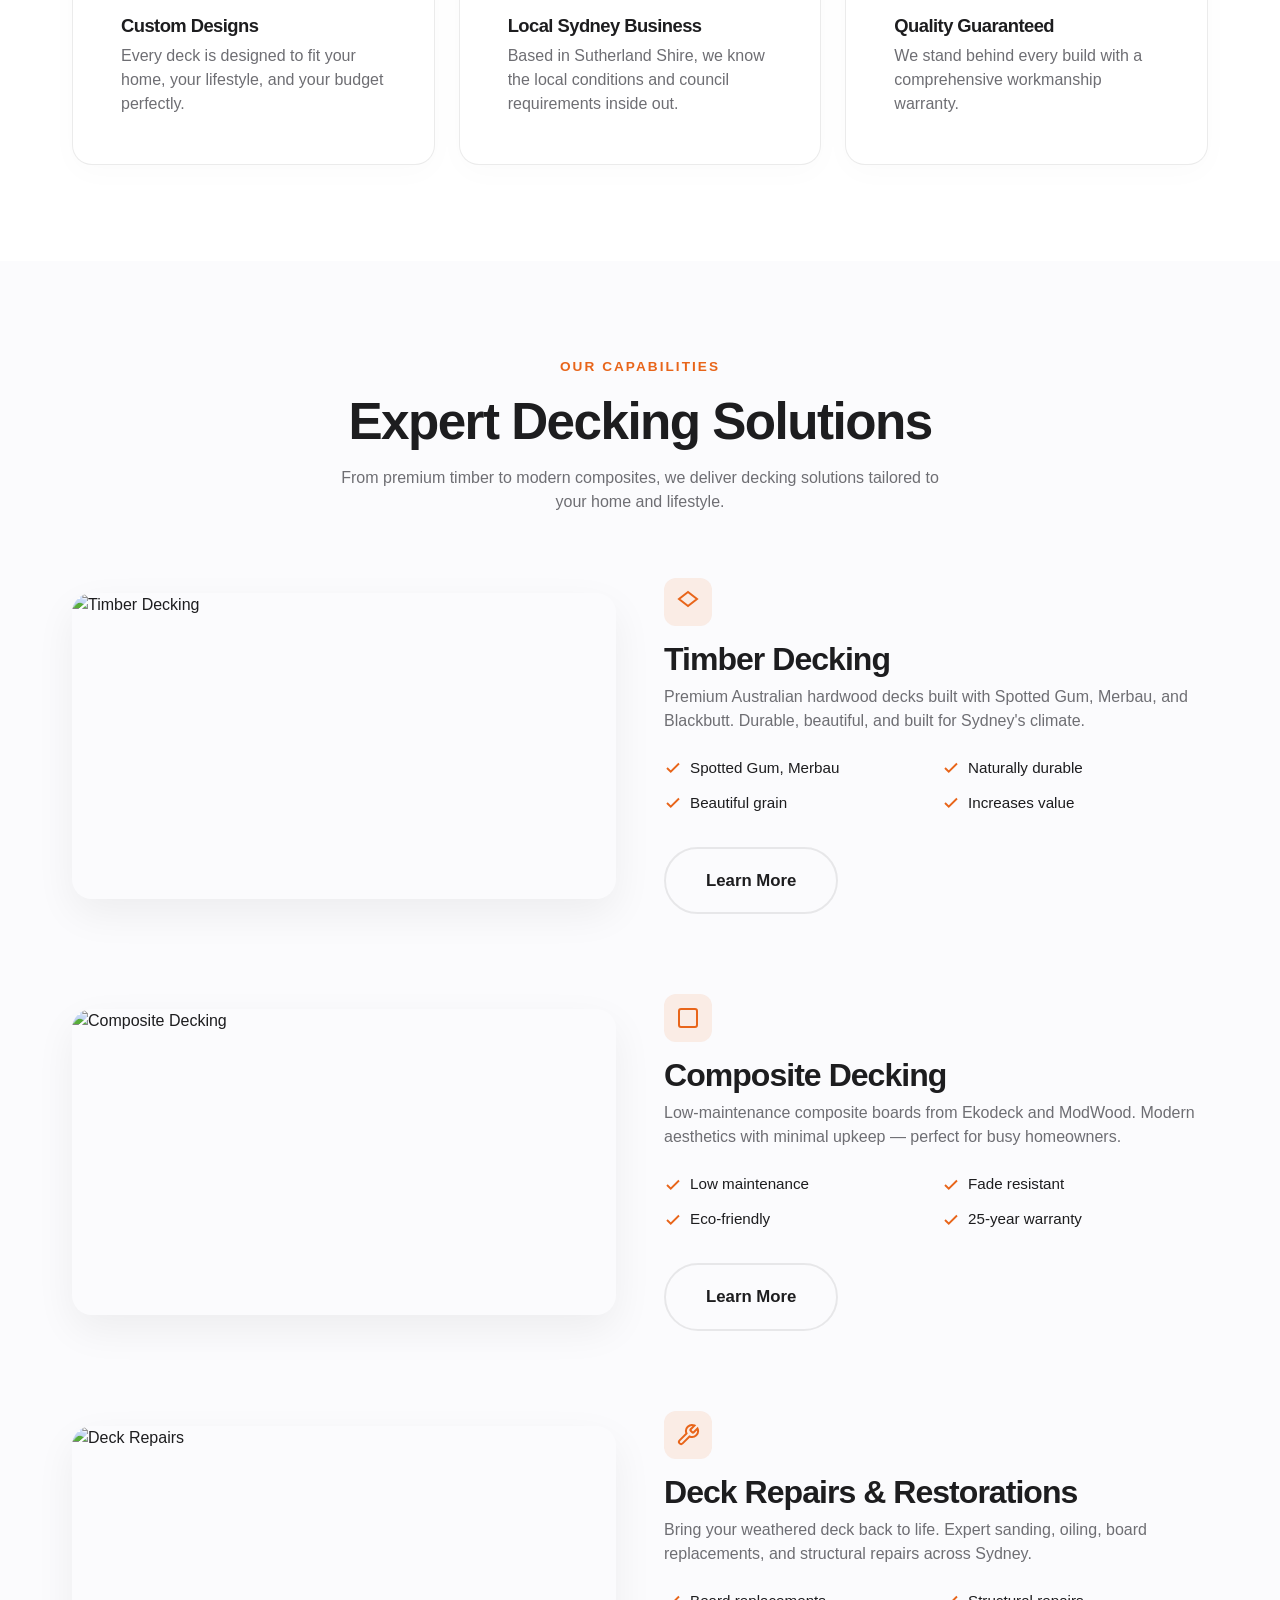
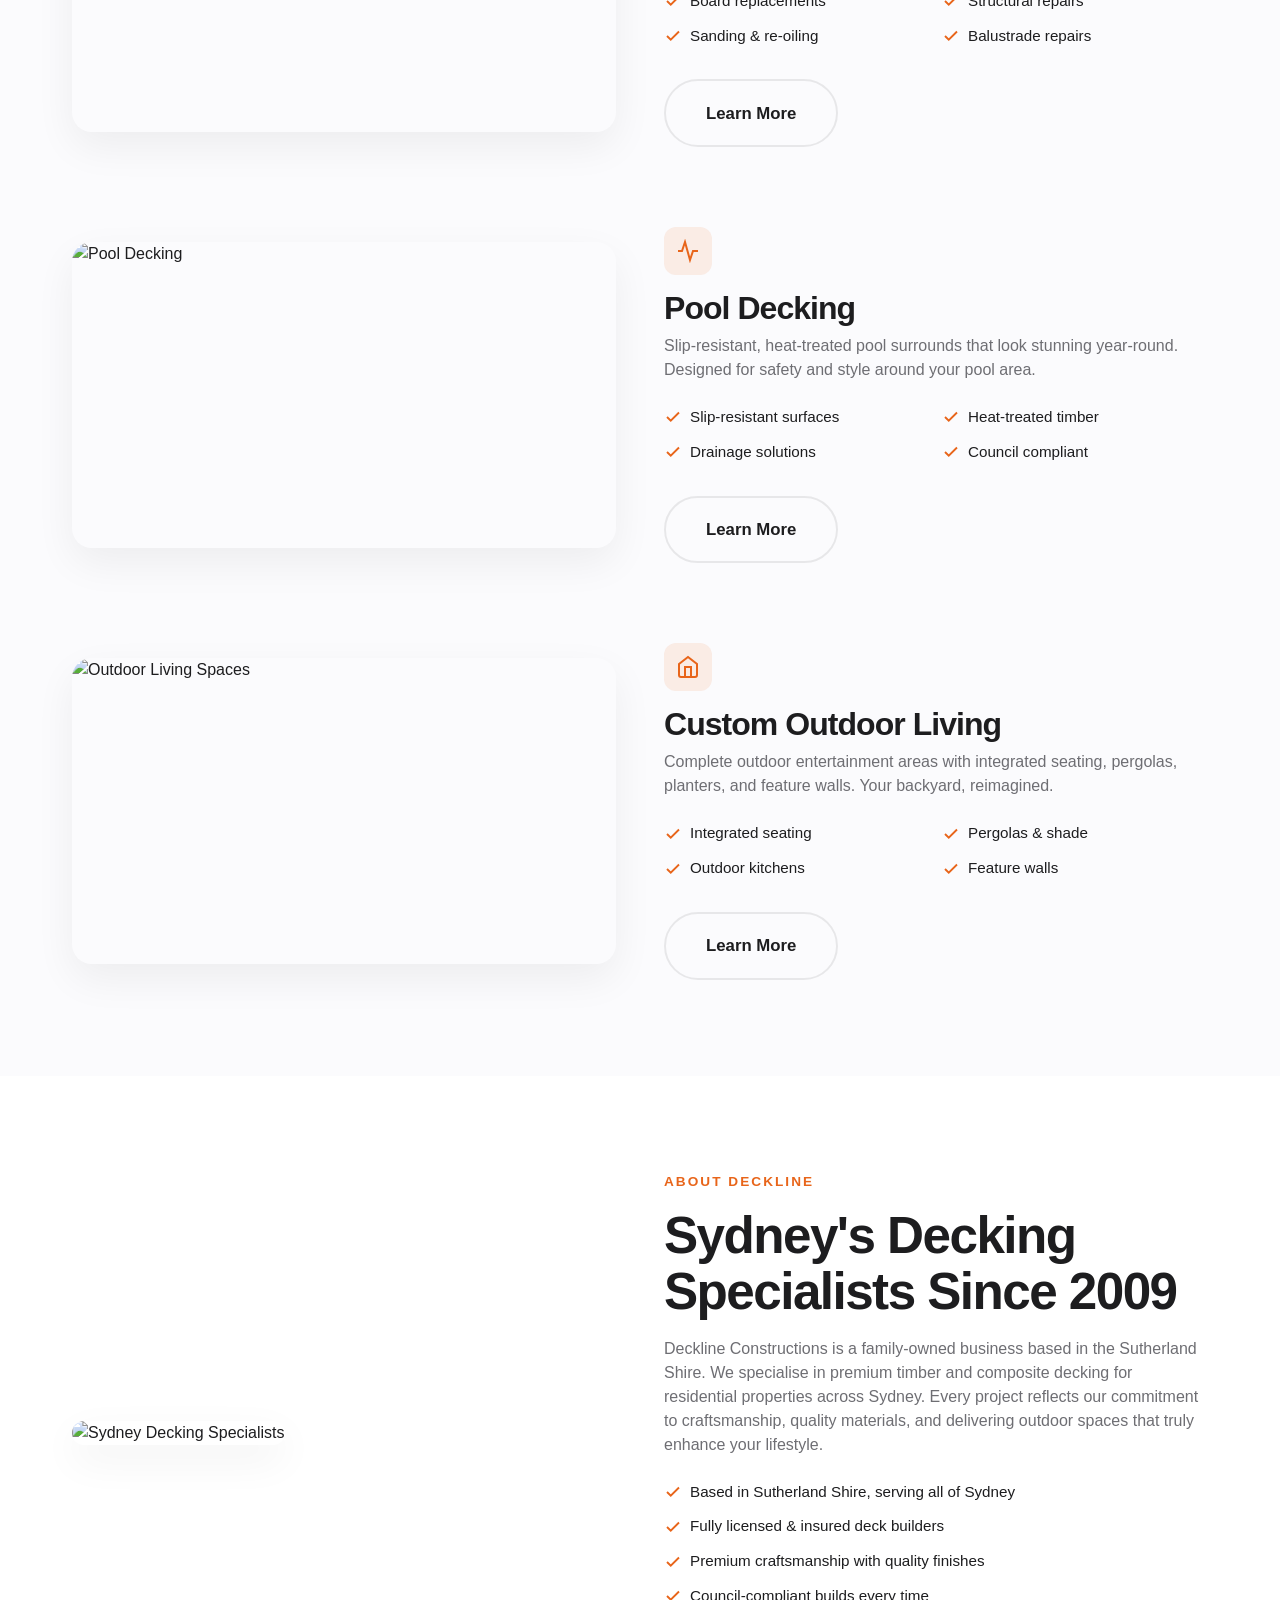
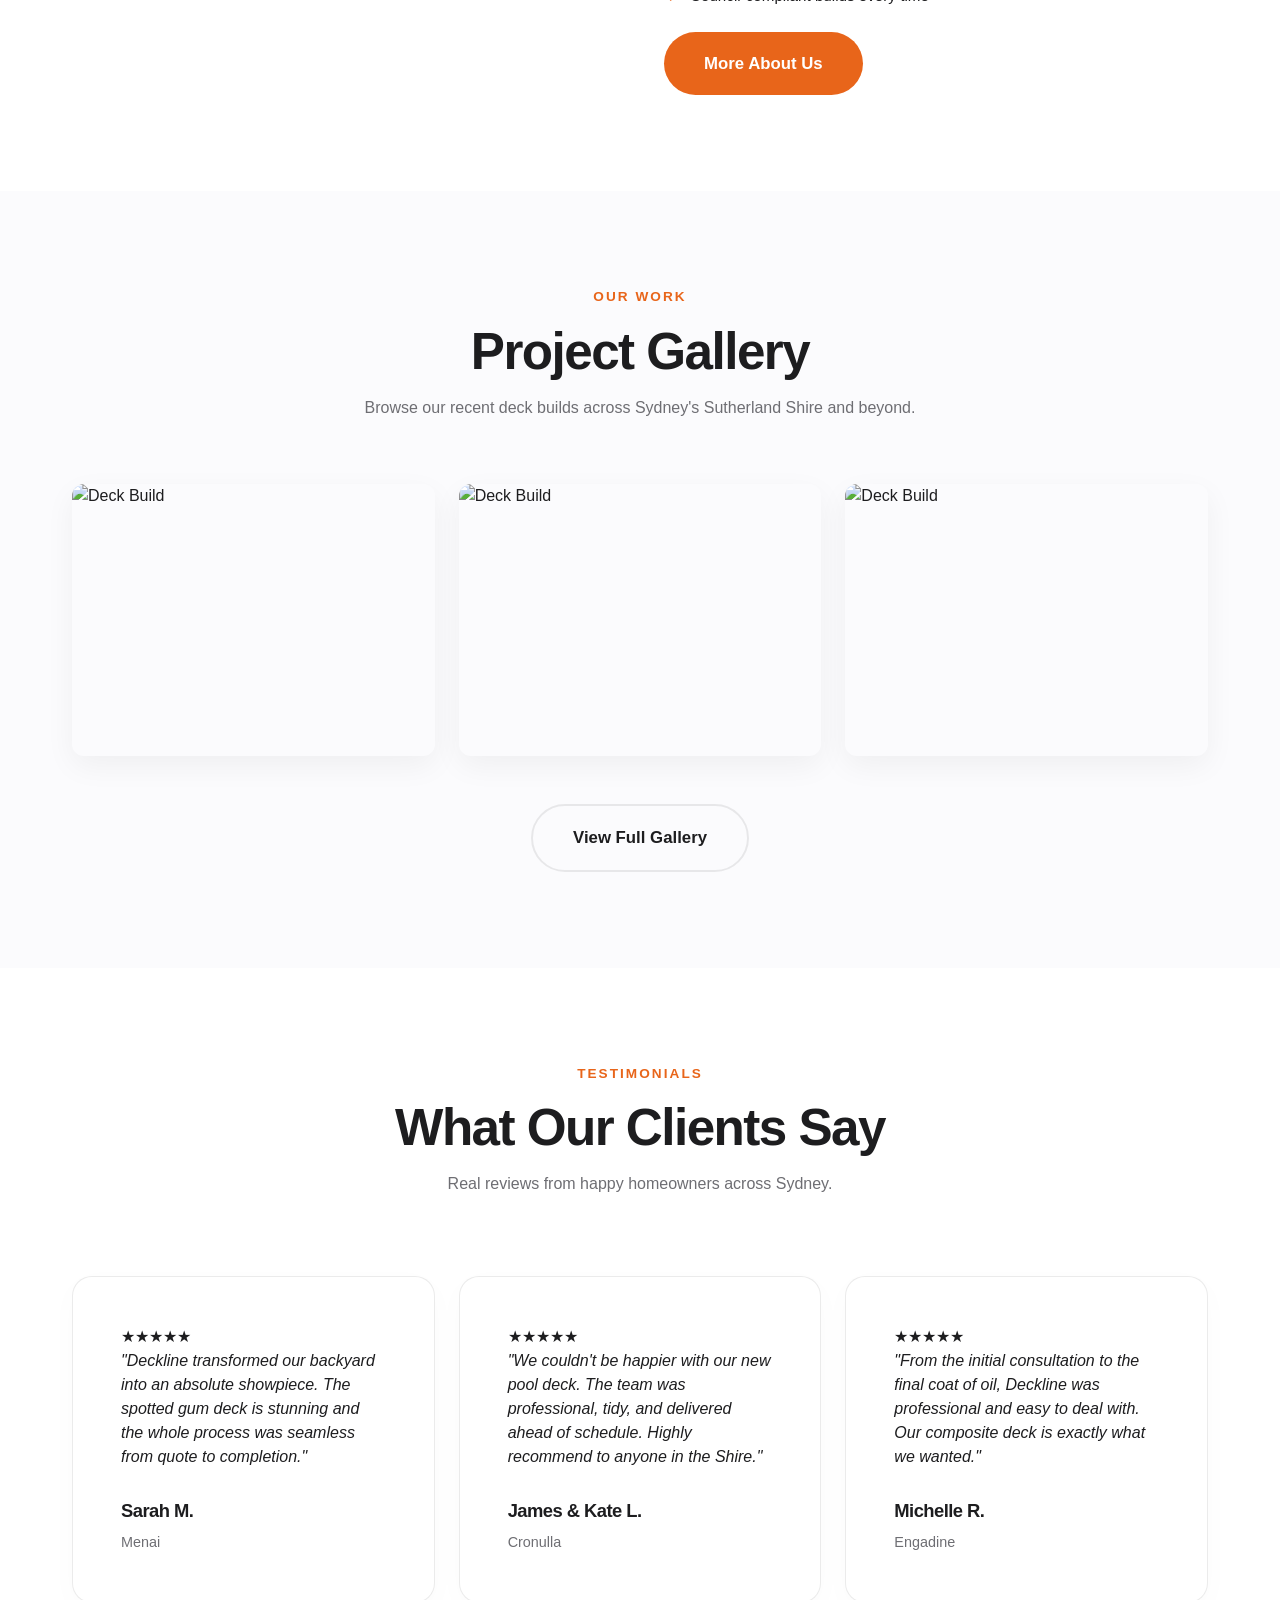
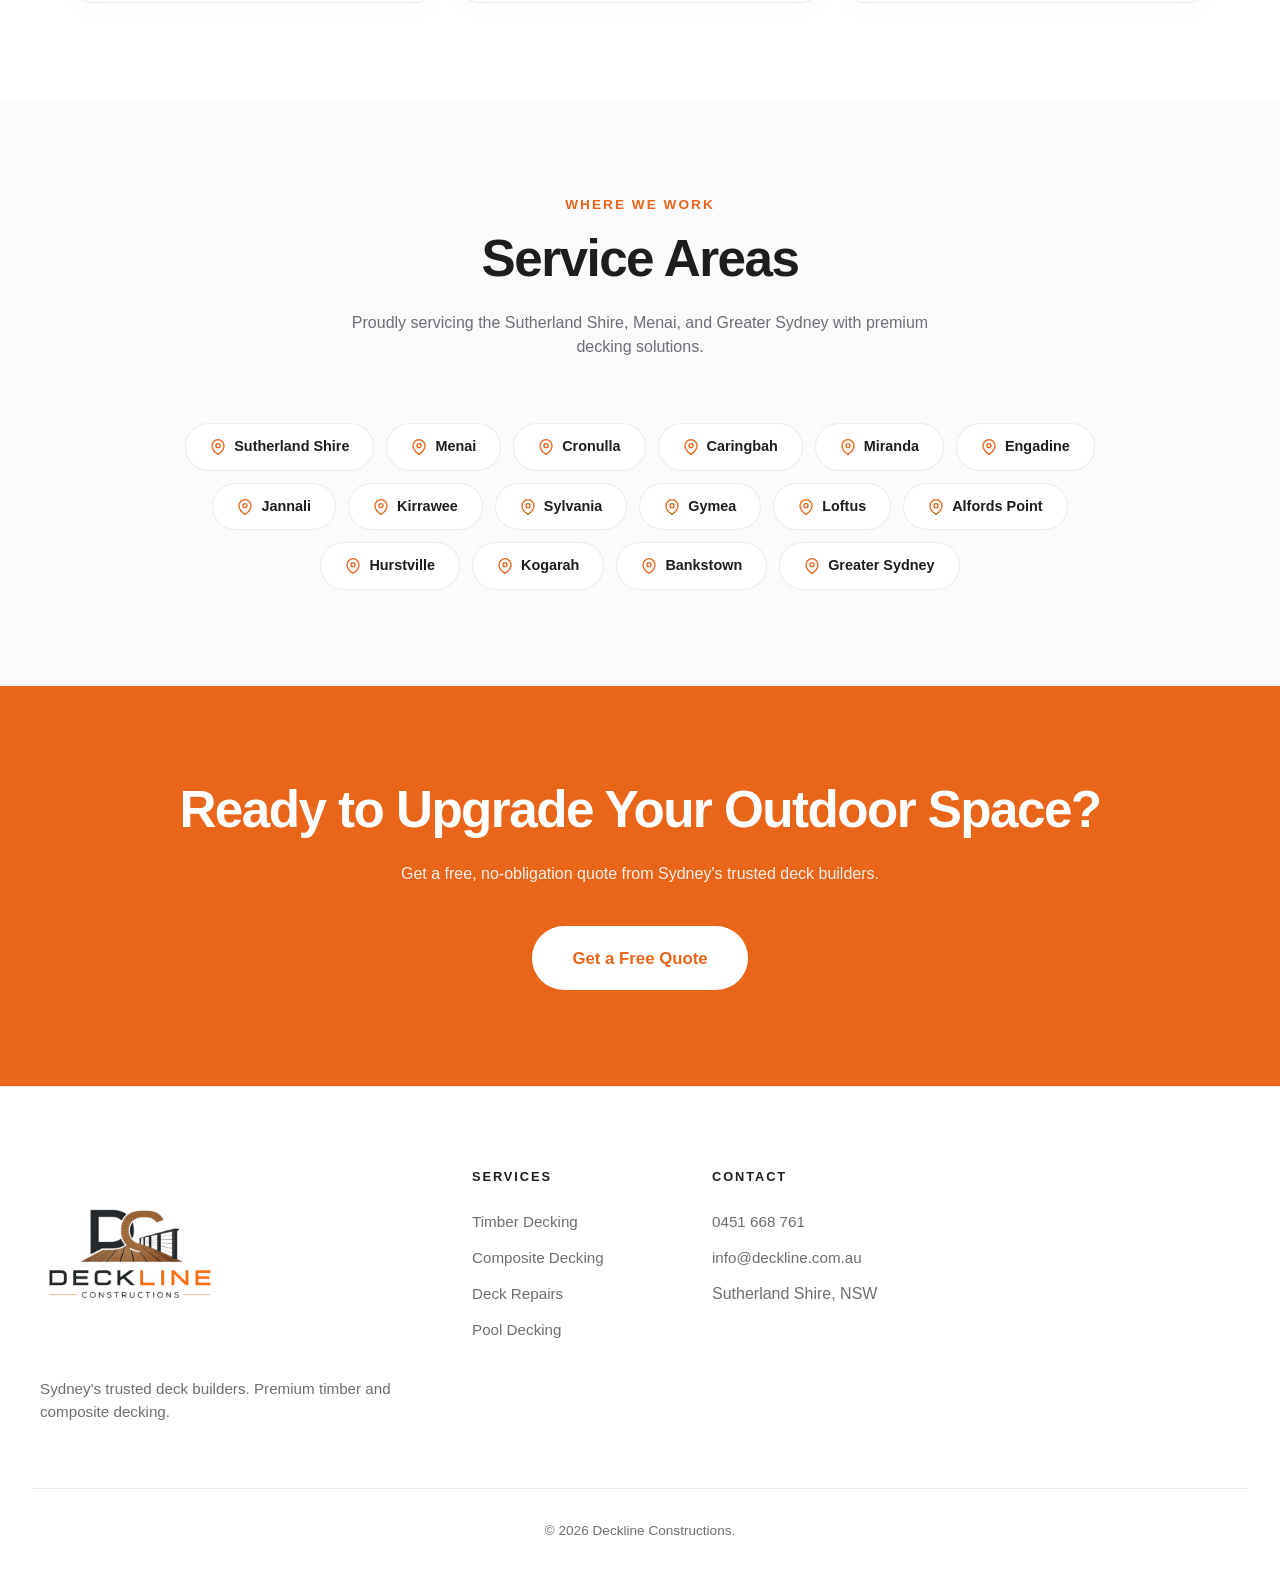
==== commit bd0743e8: "Update index.html" ====
--- a/index.html
+++ b/index.html
@@ -88,9 +88,23 @@
     .hero-paragraph { margin-bottom: 2.5rem; max-width: 600px; margin-left: auto; margin-right: auto; }
     .hero-actions { display: flex; gap: 1rem; justify-content: center; flex-wrap: wrap; width: 100%; }
     
-    /* ─── BULLETPROOF GRID CENTERING FIX ─── */
-    .stats-row { display: grid; grid-template-columns: repeat(3, 1fr); gap: 2rem; margin: 4rem auto 0 auto; border-top: 1px solid var(--border-light); padding-top: 3rem; width: 100%; max-width: 800px; }
-    .stats-row > div { display: flex; flex-direction: column; align-items: center; justify-content: center; text-align: center; }
+    /* ─── SLEDGEHAMMER CENTERING FIX ─── */
+    .stats-row { 
+      display: flex !important; 
+      flex-wrap: wrap !important; 
+      justify-content: center !important; 
+      gap: 4rem; 
+      margin: 5rem auto 0 auto !important; 
+      border-top: 1px solid var(--border-light); 
+      padding-top: 3rem; 
+      width: 100%; 
+      max-width: 800px; 
+      align-self: center !important; 
+    }
+    .stats-row > div { 
+      text-align: center; 
+      min-width: 150px; 
+    }
     .stat-num { font-size: 2.75rem; font-weight: 800; color: var(--text-dark); letter-spacing: -0.04em; line-height: 1; margin-bottom: 0.25rem;}
     .stat-label { font-size: 0.8rem; text-transform: uppercase; color: var(--text-muted); font-weight: 700; letter-spacing: 0.1em; }
 
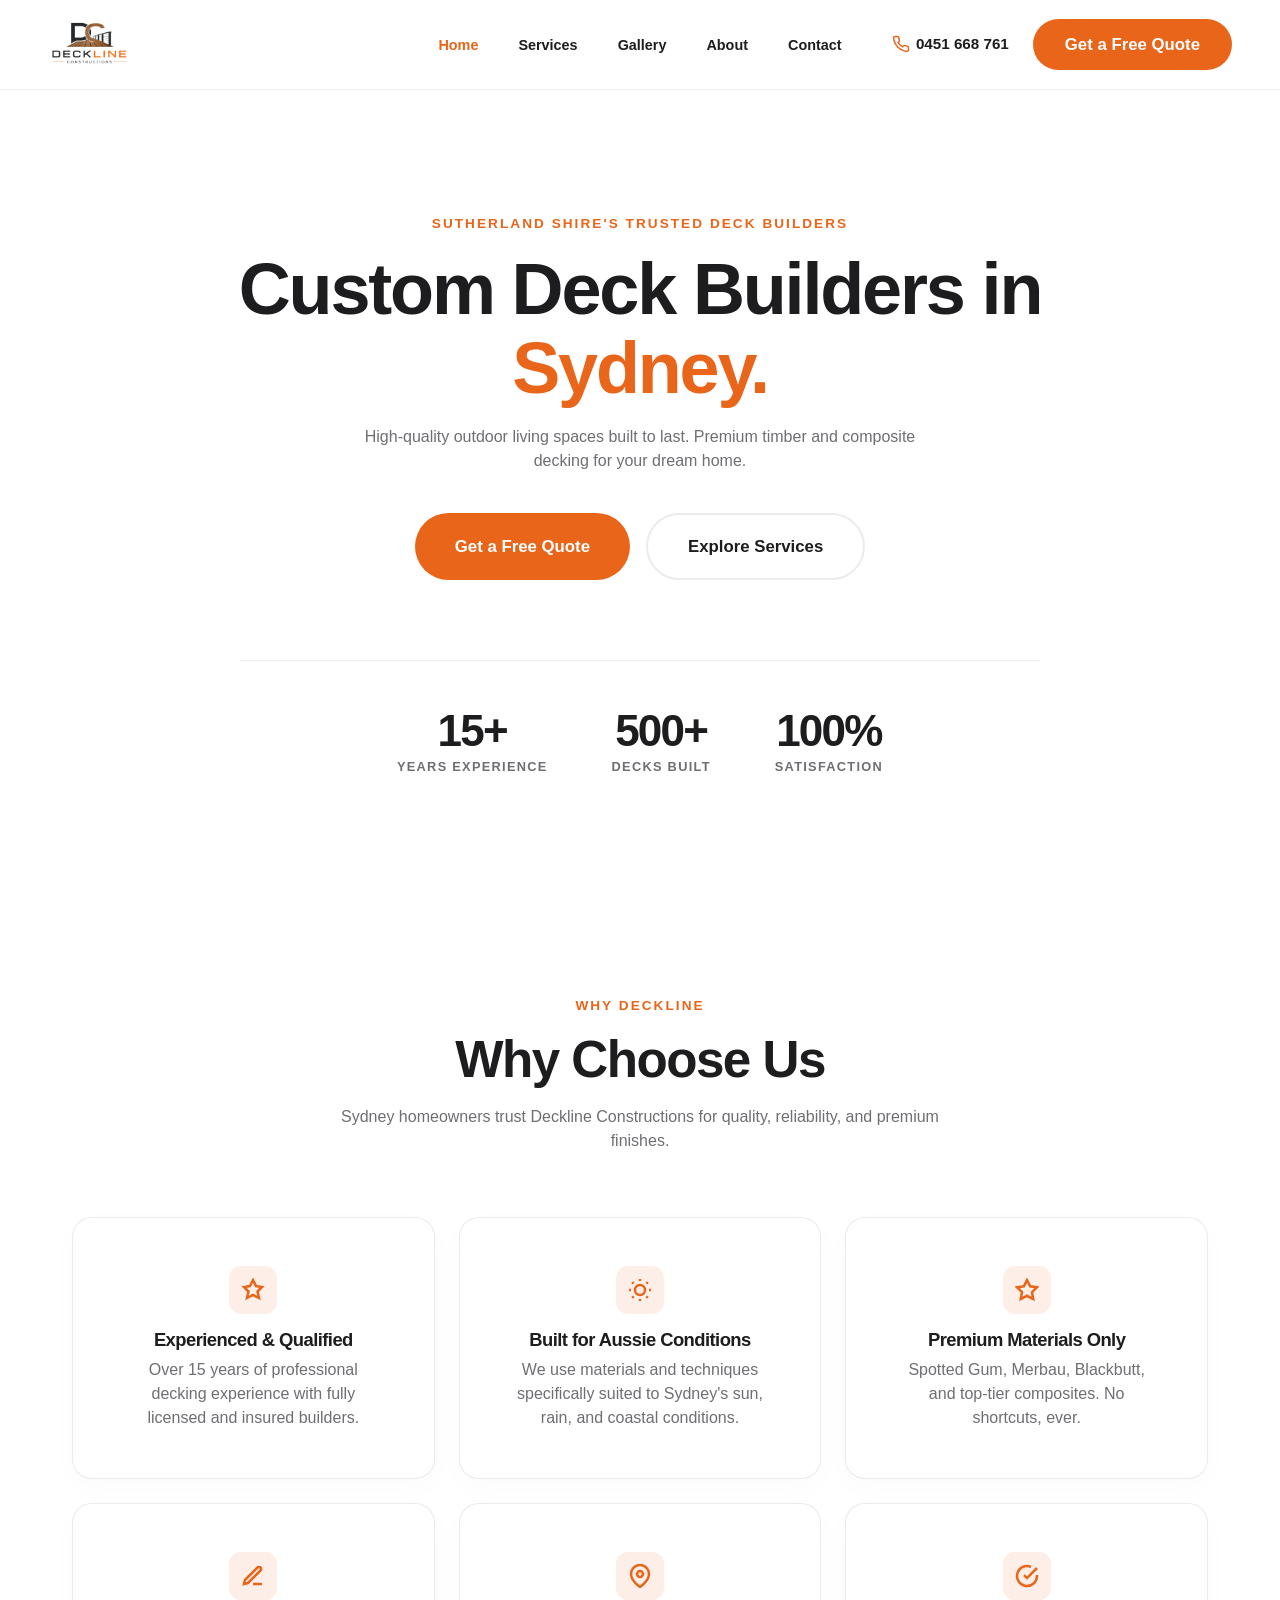
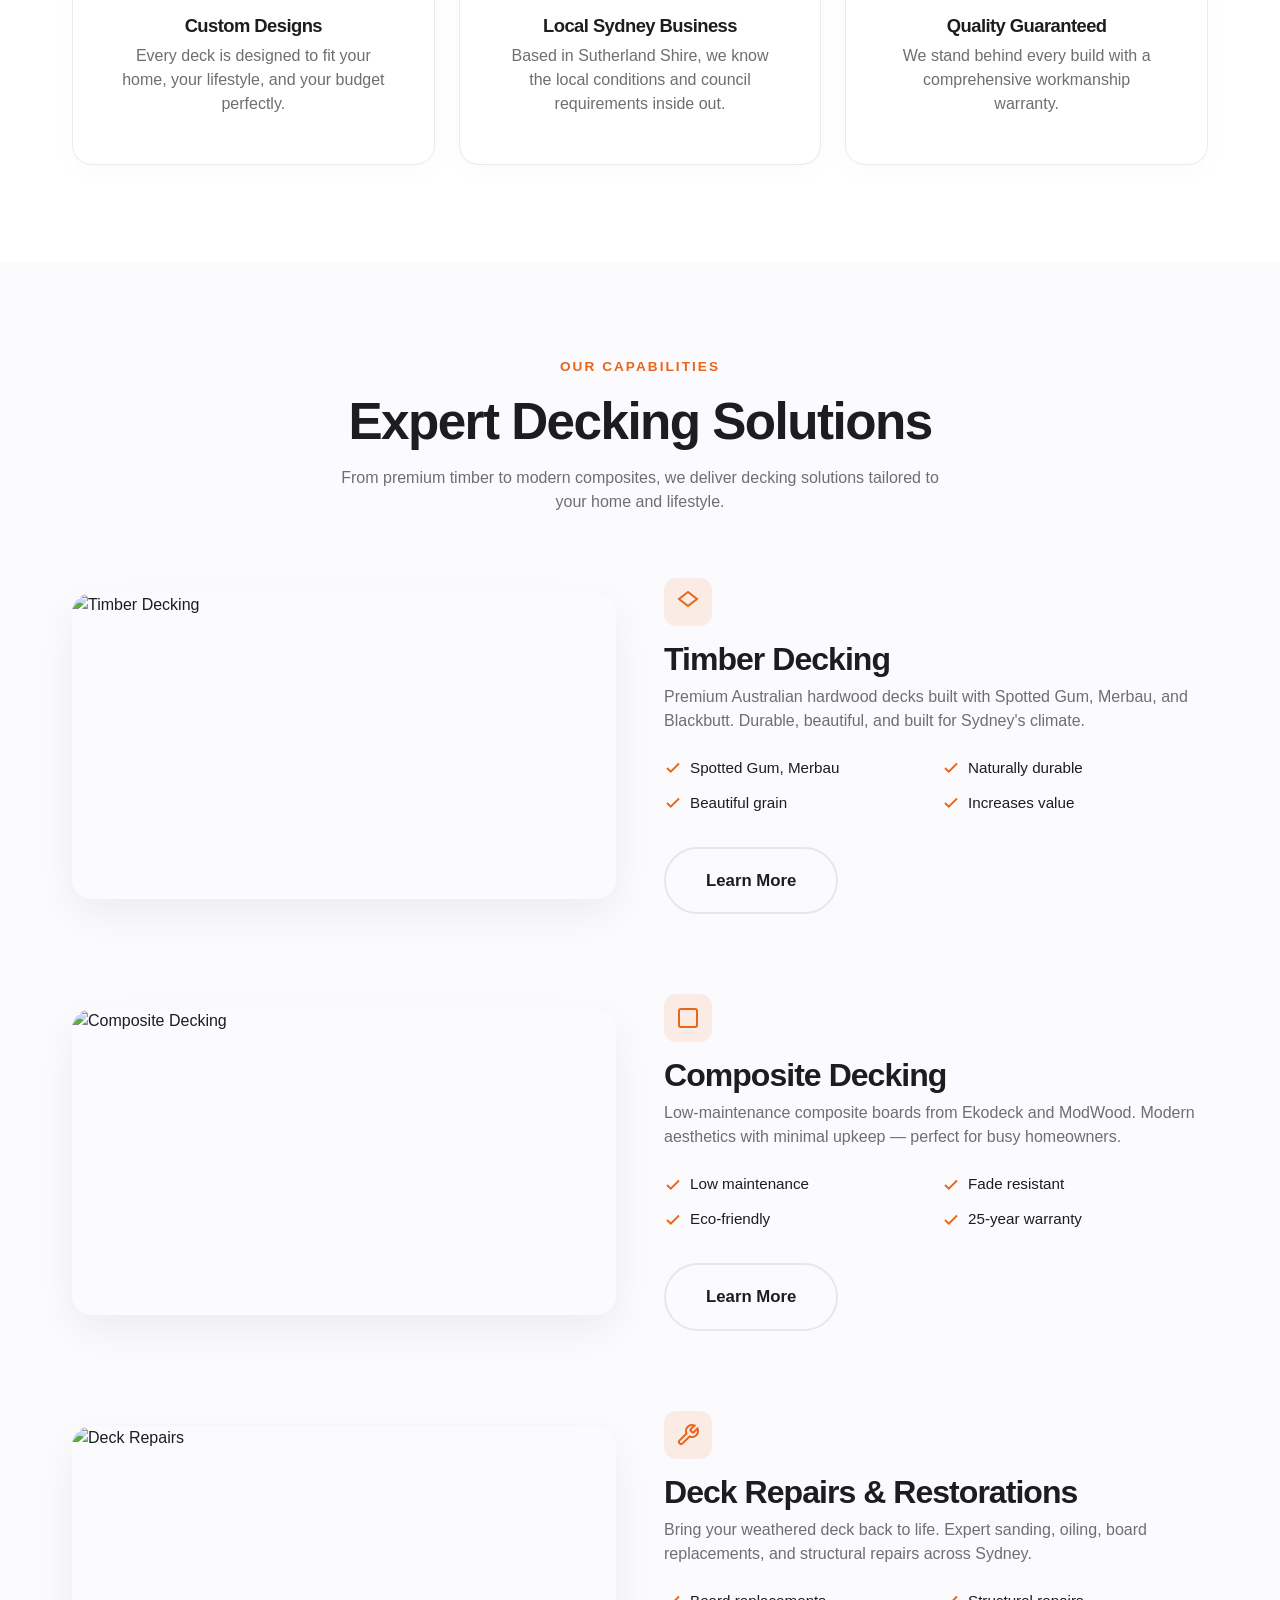
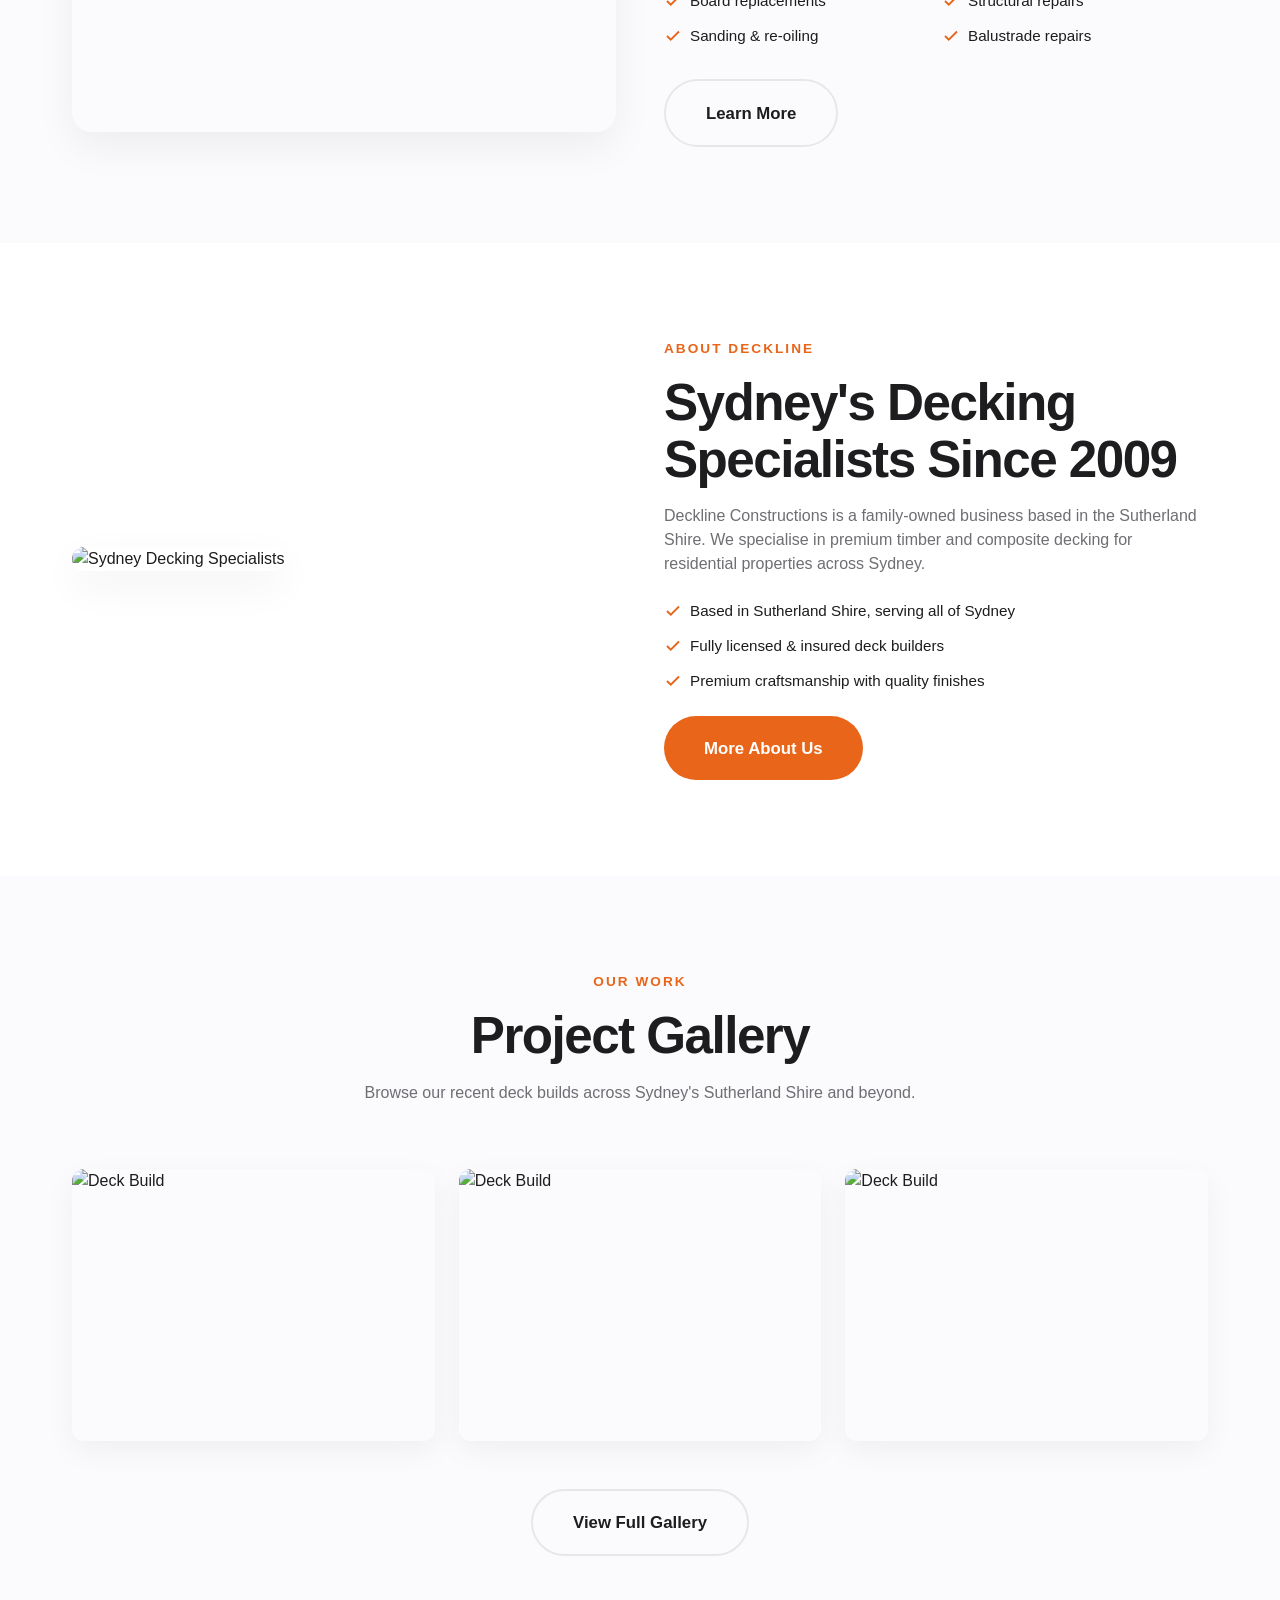
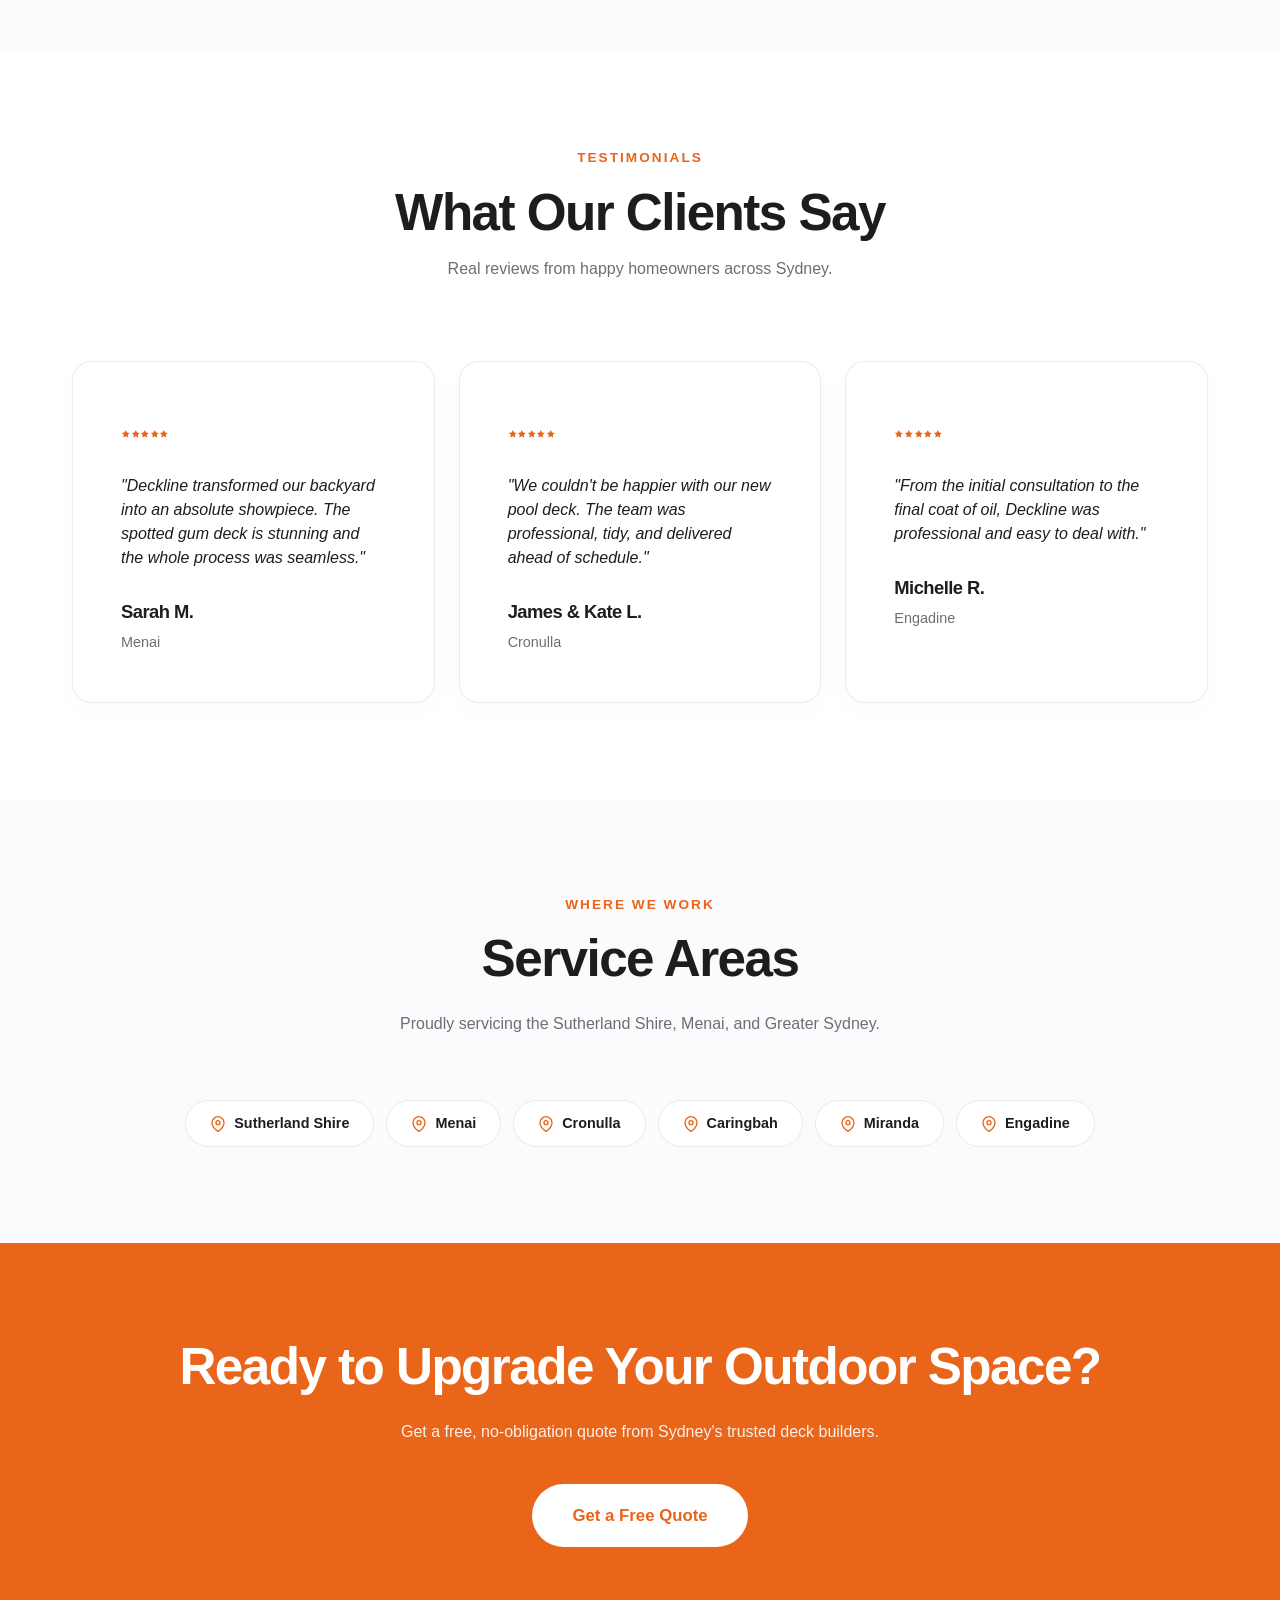
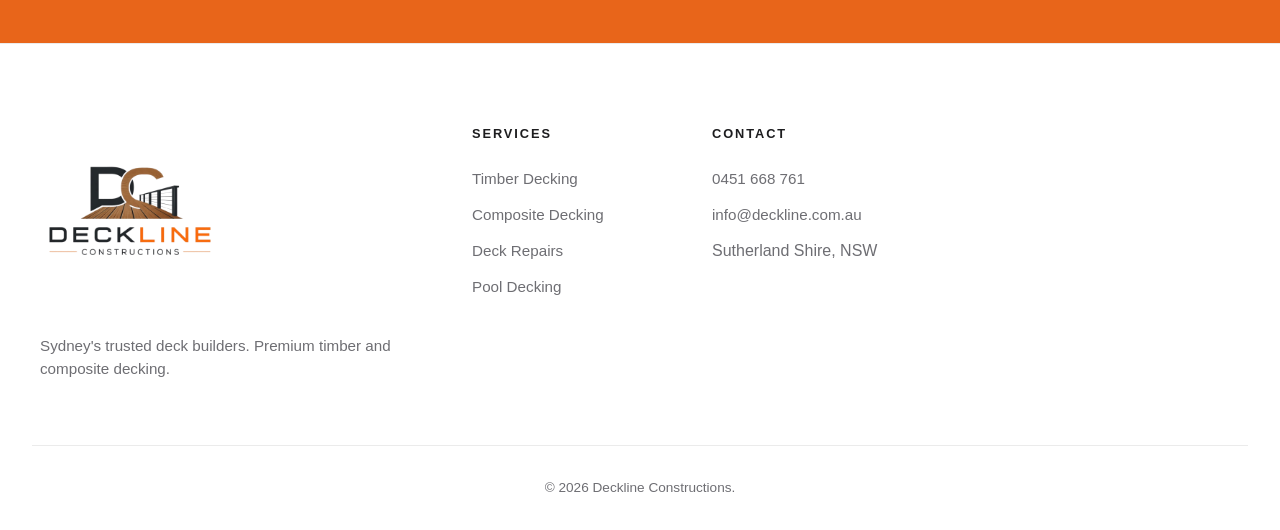
==== commit cf459963: "Update index.html" ====
--- a/index.html
+++ b/index.html
@@ -16,7 +16,7 @@
   </script>
 
   <style>
-    /* ─── ULTIMATE EMBEDDED STYLESHEET ─── */
+    /* ─── ULTIMATE CLEAN STYLESHEET ─── */
     :root {
       --bg-white: #FFFFFF; --bg-grey: #FBFBFD;
       --text-dark: #1D1D1F; --text-muted: #6E6E73;
@@ -25,34 +25,38 @@
       --radius-lg: 20px; --radius-md: 12px;
       --ease: cubic-bezier(0.16, 1, 0.3, 1);
     }
+    
     *, *::before, *::after { box-sizing: border-box; margin: 0; padding: 0; }
     
-    /* STRICT HORIZONTAL OVERFLOW PREVENTION */
+    /* Strict Horizontal Lock */
     html, body { font-size: 16px; -webkit-font-smoothing: antialiased; background: var(--bg-grey); overflow-x: hidden; width: 100%; position: relative; }
     body { font-family: -apple-system, BlinkMacSystemFont, "SF Pro Display", sans-serif; color: var(--text-dark); line-height: 1.5; }
 
-    /* TYPOGRAPHY */
+    /* Typography */
     h1, h2, h3, h4 { letter-spacing: -0.03em; font-weight: 700; line-height: 1.1; color: var(--text-dark); }
     h1 { font-size: clamp(2.5rem, 6vw, 4.5rem); margin: 0 auto; max-width: 1000px; }
     h2 { font-size: clamp(2rem, 4vw, 3.5rem); margin-bottom: 1rem; }
     h3 { font-size: clamp(1.5rem, 2.5vw, 2rem); }
     h4 { font-size: 1.15rem; margin-bottom: 0.5rem; }
     p { font-size: clamp(1rem, 1.1vw, 1.1rem); color: var(--text-muted); }
+    
     .section-label { color: var(--accent); font-size: 0.85rem; font-weight: 700; text-transform: uppercase; letter-spacing: 0.15em; margin-bottom: 1rem; display: block; }
     .container { max-width: 1200px; margin: 0 auto; padding: 0 2rem; width: 100%; }
     .text-center { text-align: center; }
 
+    /* Animations */
     .reveal { opacity: 0; transform: translateY(30px); transition: all 0.8s var(--ease); }
     .reveal.visible { opacity: 1; transform: translateY(0); }
     .delay-1 { transition-delay: 0.1s; } .delay-2 { transition-delay: 0.2s; }
 
+    /* Buttons */
     .btn { display: inline-flex; align-items: center; justify-content: center; gap: 0.5rem; padding: 1.2rem 2.5rem; border-radius: 50px; font-weight: 600; font-size: 1.05rem; cursor: pointer; transition: all 0.3s var(--ease); text-decoration: none; border: none; }
     .btn-accent { background: var(--accent); color: white; }
     .btn-accent:hover { transform: scale(1.03); background: var(--accent-hover); box-shadow: 0 8px 25px rgba(232, 101, 26, 0.25); }
     .btn-outline { background: transparent; color: var(--text-dark); border: 2px solid var(--border-light); }
     .btn-outline:hover { background: var(--bg-white); transform: scale(1.03); border-color: rgba(0,0,0,0.2); box-shadow: 0 8px 25px rgba(0,0,0,0.05); }
 
-    /* NAV & MOBILE MENU */
+    /* Navigation */
     nav { position: fixed; top: 0; left: 0; right: 0; height: 90px; z-index: 100; display: flex; align-items: center; justify-content: space-between; padding: 0 3rem; background: rgba(255, 255, 255, 0.9); backdrop-filter: saturate(180%) blur(20px); -webkit-backdrop-filter: saturate(180%) blur(20px); border-bottom: 1px solid var(--border-light); transition: all 0.3s var(--ease); }
     .nav-logo { text-decoration: none; display: flex; align-items: center; height: 75px; }
     .full-logo { height: 75px; max-height: 75px; width: auto; max-width: 280px; object-fit: contain; display: block; transform: scale(1.1); transform-origin: left center; }
@@ -64,6 +68,7 @@
     
     .hamburger { display: none; background: transparent; border: none; cursor: pointer; padding: 0.5rem; }
     .hamburger svg { width: 28px; height: 28px; stroke: var(--text-dark); }
+    
     .mobile-menu { position: fixed; top: 80px; left: 0; right: 0; background: var(--bg-white); border-bottom: 1px solid var(--border-light); box-shadow: 0 10px 30px rgba(0,0,0,0.1); display: flex; flex-direction: column; padding: 2rem; gap: 1.5rem; transform: translateY(-150%); opacity: 0; transition: all 0.4s var(--ease); z-index: 99; pointer-events: none; }
     .mobile-menu.active { transform: translateY(0); opacity: 1; pointer-events: all; }
     .mobile-menu a { font-size: 1.1rem; font-weight: 600; color: var(--text-dark); text-decoration: none; padding-bottom: 0.5rem; border-bottom: 1px solid var(--border-light); }
@@ -72,43 +77,32 @@
 
     @media (min-width: 1024px) { .nav-links { display: flex; } }
 
-    /* SECTIONS */
+    /* Sections & Cards */
     section { padding: 6rem 0; }
     .bg-white { background: var(--bg-white); }
-    .card { background: var(--bg-white); padding: 3rem; border-radius: var(--radius-lg); border: 1px solid var(--border-light); box-shadow: 0 8px 30px rgba(0,0,0,0.02); }
+    .card { background: var(--bg-white); padding: 3rem; border-radius: var(--radius-lg); border: 1px solid var(--border-light); box-shadow: 0 8px 30px rgba(0,0,0,0.02); transition: transform 0.3s var(--ease), box-shadow 0.3s var(--ease); }
     .card:hover { transform: translateY(-4px); box-shadow: 0 15px 40px rgba(0,0,0,0.05); }
-    .card-icon { width: 48px; height: 48px; background: rgba(232, 101, 26, 0.1); color: var(--accent); border-radius: 12px; display: flex; align-items: center; justify-content: center; margin-bottom: 1rem; }
-
-    /* HERO */
-    #hero { position: relative; height: 100vh; min-height: 700px; display: flex; flex-direction: column; align-items: center; justify-content: center; overflow: hidden; background: var(--bg-white); padding-top: 90px; }
+    .card-icon { width: 48px; height: 48px; background: rgba(232, 101, 26, 0.1); color: var(--accent); border-radius: 12px; display: flex; align-items: center; justify-content: center; margin-bottom: 1rem; margin-left: auto; margin-right: auto; }
+
+    /* Hero Section */
+    #hero { position: relative; height: 100vh; min-height: 750px; display: flex; flex-direction: column; align-items: center; justify-content: center; overflow: hidden; background: var(--bg-white); padding-top: 90px; }
     .hero-img-bg { position: absolute; inset: 0; width: 100%; height: 100%; object-fit: cover; opacity: 0.04; transform: scale(1.05); animation: slowPan 25s infinite alternate linear; }
-    .hero-content { position: relative; z-index: 2; text-align: center; width: 100%; display: flex; flex-direction: column; align-items: center; margin-top: 20px;}
-    .hero-heading { margin-bottom: 1rem; line-height: 1;}
+    
+    .hero-content-wrapper { position: relative; z-index: 2; width: 100%; text-align: center; display: flex; flex-direction: column; align-items: center; }
+    
+    .hero-heading { margin-bottom: 1rem; line-height: 1; }
     .hero-heading span { color: var(--accent); }
     .hero-paragraph { margin-bottom: 2.5rem; max-width: 600px; margin-left: auto; margin-right: auto; }
     .hero-actions { display: flex; gap: 1rem; justify-content: center; flex-wrap: wrap; width: 100%; }
     
-    /* ─── SLEDGEHAMMER CENTERING FIX ─── */
-    .stats-row { 
-      display: flex !important; 
-      flex-wrap: wrap !important; 
-      justify-content: center !important; 
-      gap: 4rem; 
-      margin: 5rem auto 0 auto !important; 
-      border-top: 1px solid var(--border-light); 
-      padding-top: 3rem; 
-      width: 100%; 
-      max-width: 800px; 
-      align-self: center !important; 
-    }
-    .stats-row > div { 
-      text-align: center; 
-      min-width: 150px; 
-    }
+    /* ─── GUARANTEED CENTERING FOR STATS ─── */
+    .stats-wrapper { width: 100%; display: flex; justify-content: center; margin-top: 5rem; }
+    .stats-row { display: flex; flex-wrap: wrap; justify-content: center; gap: 4rem; width: 100%; max-width: 800px; border-top: 1px solid var(--border-light); padding-top: 3rem; }
+    .stats-row > div { text-align: center; }
     .stat-num { font-size: 2.75rem; font-weight: 800; color: var(--text-dark); letter-spacing: -0.04em; line-height: 1; margin-bottom: 0.25rem;}
     .stat-label { font-size: 0.8rem; text-transform: uppercase; color: var(--text-muted); font-weight: 700; letter-spacing: 0.1em; }
 
-    /* GRIDS */
+    /* Grids */
     .grid-3 { display: grid; grid-template-columns: repeat(auto-fit, minmax(280px, 1fr)); gap: 1.5rem; }
     .grid-2 { display: grid; grid-template-columns: 1fr; gap: 3rem; align-items: center; }
     @media (min-width: 900px) { .grid-2 { grid-template-columns: 1fr 1fr; } .reverse-layout .grid-text { order: 2; } .reverse-layout .grid-img { order: 1; } }
@@ -122,19 +116,7 @@
     .area-pill { background: var(--bg-white); padding: 0.75rem 1.5rem; border-radius: 50px; font-weight: 600; font-size: 0.9rem; border: 1px solid var(--border-light); display: inline-flex; align-items: center; gap: 0.5rem; color: var(--text-dark); }
     .area-pill svg { color: var(--accent); width: 16px; height: 16px;}
 
-    /* FORMS & CONTACT */
-    .contact-grid { display: grid; grid-template-columns: 1fr; gap: 4rem; align-items: start; }
-    .form-split { display: grid; grid-template-columns: 1fr; gap: 1rem; margin-bottom: 1.5rem; }
-    @media (min-width: 900px) { .contact-grid { grid-template-columns: 1fr 1fr; } .form-split { grid-template-columns: 1fr 1fr; } }
-    .form-label { font-size: 0.85rem; font-weight: 700; display: block; margin-bottom: 0.5rem; color: var(--text-dark); }
-    .form-input { width: 100%; background: var(--bg-white); border: 1px solid var(--border-light); padding: 1rem; border-radius: 8px; font-size: 1rem; font-family: inherit; outline: none; transition: border 0.3s ease; }
-    .form-input:focus { border-color: var(--accent); box-shadow: 0 0 0 3px rgba(232,101,26,0.1); }
-    .contact-item { display: flex; gap: 1.5rem; margin-bottom: 2rem; align-items: flex-start; }
-    .contact-item-title { font-size: 0.85rem; color: var(--text-muted); font-weight: 700; text-transform: uppercase; letter-spacing: 0.05em; margin-bottom: 0.25rem; }
-    .contact-item-value { font-size: 1.25rem; font-weight: 700; color: var(--text-dark); text-decoration: none; }
-    .contact-item-sub { font-size: 1rem; color: var(--text-muted); margin-top: 0.25rem; }
-
-    /* FOOTER */
+    /* Footer */
     footer { background: var(--bg-white); padding: 5rem 2rem 2rem; color: var(--text-muted); border-top: 1px solid var(--border-light); }
     .footer-grid { display: grid; grid-template-columns: 2fr 1fr 1fr 1.5fr; gap: 3rem; max-width: 1200px; margin: 0 auto; }
     .footer-title { color: var(--text-dark); font-size: 0.8rem; text-transform: uppercase; letter-spacing: 0.15em; margin-bottom: 1.5rem; font-weight: 700; }
@@ -144,26 +126,24 @@
     
     @keyframes slowPan { from { transform: scale(1.05) translateY(0); } to { transform: scale(1.1) translateY(-2%); } }
 
-    /* MEDIA QUERIES - MOBILE PERFECTED */
+    /* ─── MOBILE PERFECTION ─── */
     @media (max-width: 1024px) { 
       .nav-links, .nav-phone, .nav-cta { display: none !important; } 
       .hamburger { display: block; }
       nav { padding: 0 1.5rem; height: 80px; }
 
-      /* MASSIVE LOGO MOBILE FIX */
       .nav-logo { height: 60px; display: flex; align-items: center; }
       .full-logo { height: 60px; max-height: 60px; transform: scale(1.6); transform-origin: left center; margin-left: 5px;}
       
       #hero { height: auto; min-height: 100vh; justify-content: flex-start; padding-top: 130px; padding-bottom: 4rem; }
       
-      /* GRID MOBILE OVERRIDE FOR STATS */
-      .stats-row { grid-template-columns: 1fr; gap: 2.5rem; margin-top: 3rem; padding-top: 2.5rem; }
+      .stats-wrapper { margin-top: 3rem; }
+      .stats-row { flex-direction: column; gap: 2.5rem; padding-top: 2.5rem; border-top: 1px solid var(--border-light); width: 80%; }
       .stat-num { font-size: 3rem; margin-bottom: 0.2rem; }
       
       .service-list { grid-template-columns: 1fr; }
     }
     
-    /* MOBILE FOOTER STACKING */
     @media (max-width: 768px) { 
       .footer-grid { grid-template-columns: 1fr; text-align: center; gap: 2.5rem; } 
       .footer-grid img { margin: 0 auto 1.5rem !important; transform: scale(1.2); }
@@ -205,7 +185,8 @@
 
   <header id="hero">
     <img src="/api/placeholder/1920/1080" class="hero-img-bg" alt="Sydney Decking Background">
-    <div class="container hero-content reveal">
+    
+    <div class="container hero-content-wrapper reveal">
       <span class="section-label">Sutherland Shire's Trusted Deck Builders</span>
       <div class="hero-heading">
         <h1>Custom Deck Builders in</h1>
@@ -218,11 +199,14 @@
         <a href="services.html" class="btn btn-outline">Explore Services</a>
       </div>
       
-      <div class="stats-row">
-        <div><div class="stat-num">15+</div><div class="stat-label">Years Experience</div></div>
-        <div><div class="stat-num">500+</div><div class="stat-label">Decks Built</div></div>
-        <div><div class="stat-num">100%</div><div class="stat-label">Satisfaction</div></div>
-      </div>
+      <div class="stats-wrapper">
+        <div class="stats-row">
+          <div><div class="stat-num">15+</div><div class="stat-label">Years Experience</div></div>
+          <div><div class="stat-num">500+</div><div class="stat-label">Decks Built</div></div>
+          <div><div class="stat-num">100%</div><div class="stat-label">Satisfaction</div></div>
+        </div>
+      </div>
+      
     </div>
   </header>
 
@@ -234,12 +218,12 @@
         <p style="max-width: 600px; margin: 0 auto;">Sydney homeowners trust Deckline Constructions for quality, reliability, and premium finishes.</p>
       </div>
       <div class="grid-3">
-        <div class="card reveal"><div class="card-icon"><svg width="24" height="24" fill="none" stroke="currentColor" stroke-width="2.5" viewBox="0 0 24 24"><path d="M12 2l3 6 6 1-4.5 4.5L18 20l-6-3-6 3 1.5-6.5L3 9l6-1z"></path></svg></div><h4>Experienced & Qualified</h4><p>Over 15 years of professional decking experience with fully licensed and insured builders.</p></div>
-        <div class="card reveal delay-1"><div class="card-icon"><svg width="24" height="24" fill="none" stroke="currentColor" stroke-width="2.5" viewBox="0 0 24 24"><circle cx="12" cy="12" r="5"></circle><path d="M12 1v2M12 21v2M4.22 4.22l1.42 1.42M18.36 18.36l1.42 1.42M1 12h2M21 12h2M4.22 19.78l1.42-1.42M18.36 5.64l1.42-1.42"></path></svg></div><h4>Built for Aussie Conditions</h4><p>We use materials and techniques specifically suited to Sydney's sun, rain, and coastal conditions.</p></div>
-        <div class="card reveal delay-2"><div class="card-icon"><svg width="24" height="24" fill="none" stroke="currentColor" stroke-width="2.5" viewBox="0 0 24 24"><polygon points="12 2 15.09 8.26 22 9.27 17 14.14 18.18 21.02 12 17.77 5.82 21.02 7 14.14 2 9.27 8.91 8.26 12 2"></polygon></svg></div><h4>Premium Materials Only</h4><p>Spotted Gum, Merbau, Blackbutt, and top-tier composites. No shortcuts, ever.</p></div>
-        <div class="card reveal"><div class="card-icon"><svg width="24" height="24" fill="none" stroke="currentColor" stroke-width="2.5" viewBox="0 0 24 24"><path d="M12 20h9M16.5 3.5a2.121 2.121 0 0 1 3 3L7 19l-4 1 1-4L16.5 3.5z"></path></svg></div><h4>Custom Designs</h4><p>Every deck is designed to fit your home, your lifestyle, and your budget perfectly.</p></div>
-        <div class="card reveal delay-1"><div class="card-icon"><svg width="24" height="24" fill="none" stroke="currentColor" stroke-width="2.5" viewBox="0 0 24 24"><path d="M21 10c0 7-9 13-9 13s-9-6-9-13a9 9 0 0 1 18 0z"></path><circle cx="12" cy="10" r="3"></circle></svg></div><h4>Local Sydney Business</h4><p>Based in Sutherland Shire, we know the local conditions and council requirements inside out.</p></div>
-        <div class="card reveal delay-2"><div class="card-icon"><svg width="24" height="24" fill="none" stroke="currentColor" stroke-width="2.5" viewBox="0 0 24 24"><path d="M22 11.08V12a10 10 0 1 1-5.93-9.14"></path><polyline points="22 4 12 14.01 9 11.01"></polyline></svg></div><h4>Quality Guaranteed</h4><p>We stand behind every build with a comprehensive workmanship warranty.</p></div>
+        <div class="card reveal text-center"><div class="card-icon"><svg width="24" height="24" fill="none" stroke="currentColor" stroke-width="2.5" viewBox="0 0 24 24"><path d="M12 2l3 6 6 1-4.5 4.5L18 20l-6-3-6 3 1.5-6.5L3 9l6-1z"></path></svg></div><h4>Experienced & Qualified</h4><p>Over 15 years of professional decking experience with fully licensed and insured builders.</p></div>
+        <div class="card reveal delay-1 text-center"><div class="card-icon"><svg width="24" height="24" fill="none" stroke="currentColor" stroke-width="2.5" viewBox="0 0 24 24"><circle cx="12" cy="12" r="5"></circle><path d="M12 1v2M12 21v2M4.22 4.22l1.42 1.42M18.36 18.36l1.42 1.42M1 12h2M21 12h2M4.22 19.78l1.42-1.42M18.36 5.64l1.42-1.42"></path></svg></div><h4>Built for Aussie Conditions</h4><p>We use materials and techniques specifically suited to Sydney's sun, rain, and coastal conditions.</p></div>
+        <div class="card reveal delay-2 text-center"><div class="card-icon"><svg width="24" height="24" fill="none" stroke="currentColor" stroke-width="2.5" viewBox="0 0 24 24"><polygon points="12 2 15.09 8.26 22 9.27 17 14.14 18.18 21.02 12 17.77 5.82 21.02 7 14.14 2 9.27 8.91 8.26 12 2"></polygon></svg></div><h4>Premium Materials Only</h4><p>Spotted Gum, Merbau, Blackbutt, and top-tier composites. No shortcuts, ever.</p></div>
+        <div class="card reveal text-center"><div class="card-icon"><svg width="24" height="24" fill="none" stroke="currentColor" stroke-width="2.5" viewBox="0 0 24 24"><path d="M12 20h9M16.5 3.5a2.121 2.121 0 0 1 3 3L7 19l-4 1 1-4L16.5 3.5z"></path></svg></div><h4>Custom Designs</h4><p>Every deck is designed to fit your home, your lifestyle, and your budget perfectly.</p></div>
+        <div class="card reveal delay-1 text-center"><div class="card-icon"><svg width="24" height="24" fill="none" stroke="currentColor" stroke-width="2.5" viewBox="0 0 24 24"><path d="M21 10c0 7-9 13-9 13s-9-6-9-13a9 9 0 0 1 18 0z"></path><circle cx="12" cy="10" r="3"></circle></svg></div><h4>Local Sydney Business</h4><p>Based in Sutherland Shire, we know the local conditions and council requirements inside out.</p></div>
+        <div class="card reveal delay-2 text-center"><div class="card-icon"><svg width="24" height="24" fill="none" stroke="currentColor" stroke-width="2.5" viewBox="0 0 24 24"><path d="M22 11.08V12a10 10 0 1 1-5.93-9.14"></path><polyline points="22 4 12 14.01 9 11.01"></polyline></svg></div><h4>Quality Guaranteed</h4><p>We stand behind every build with a comprehensive workmanship warranty.</p></div>
       </div>
     </div>
   </section>
@@ -254,7 +238,7 @@
       <div class="grid-2 service-row reveal">
         <img src="/api/placeholder/800/450" class="service-img grid-img" alt="Timber Decking">
         <div class="grid-text">
-          <div class="card-icon"><svg width="24" height="24" fill="none" stroke="currentColor" stroke-width="2" viewBox="0 0 24 24"><path d="M12 2L3 9l9 7 9-7-9-7z"></path></svg></div>
+          <div class="card-icon" style="margin-left: 0;"><svg width="24" height="24" fill="none" stroke="currentColor" stroke-width="2" viewBox="0 0 24 24"><path d="M12 2L3 9l9 7 9-7-9-7z"></path></svg></div>
           <h3>Timber Decking</h3>
           <p style="margin-top: 0.5rem;">Premium Australian hardwood decks built with Spotted Gum, Merbau, and Blackbutt. Durable, beautiful, and built for Sydney's climate.</p>
           <ul class="service-list">
@@ -269,7 +253,7 @@
       <div class="grid-2 service-row reverse-layout reveal">
         <img src="/api/placeholder/800/450" class="service-img grid-img" alt="Composite Decking">
         <div class="grid-text">
-          <div class="card-icon"><svg width="24" height="24" fill="none" stroke="currentColor" stroke-width="2" viewBox="0 0 24 24"><rect x="3" y="3" width="18" height="18" rx="2"></rect></svg></div>
+          <div class="card-icon" style="margin-left: 0;"><svg width="24" height="24" fill="none" stroke="currentColor" stroke-width="2" viewBox="0 0 24 24"><rect x="3" y="3" width="18" height="18" rx="2"></rect></svg></div>
           <h3>Composite Decking</h3>
           <p style="margin-top: 0.5rem;">Low-maintenance composite boards from Ekodeck and ModWood. Modern aesthetics with minimal upkeep — perfect for busy homeowners.</p>
           <ul class="service-list">
@@ -284,7 +268,7 @@
       <div class="grid-2 service-row reveal">
         <img src="/api/placeholder/800/450" class="service-img grid-img" alt="Deck Repairs">
         <div class="grid-text">
-          <div class="card-icon"><svg width="24" height="24" fill="none" stroke="currentColor" stroke-width="2" viewBox="0 0 24 24"><path d="M14.7 6.3a1 1 0 0 0 0 1.4l1.6 1.6a1 1 0 0 0 1.4 0l3.77-3.77a6 6 0 0 1-7.94 7.94l-6.91 6.91a2.12 2.12 0 0 1-3-3l6.91-6.91a6 6 0 0 1 7.94-7.94l-3.76 3.76z"></path></svg></div>
+          <div class="card-icon" style="margin-left: 0;"><svg width="24" height="24" fill="none" stroke="currentColor" stroke-width="2" viewBox="0 0 24 24"><path d="M14.7 6.3a1 1 0 0 0 0 1.4l1.6 1.6a1 1 0 0 0 1.4 0l3.77-3.77a6 6 0 0 1-7.94 7.94l-6.91 6.91a2.12 2.12 0 0 1-3-3l6.91-6.91a6 6 0 0 1 7.94-7.94l-3.76 3.76z"></path></svg></div>
           <h3>Deck Repairs & Restorations</h3>
           <p style="margin-top: 0.5rem;">Bring your weathered deck back to life. Expert sanding, oiling, board replacements, and structural repairs across Sydney.</p>
           <ul class="service-list">
@@ -296,36 +280,6 @@
           <a href="services.html#repairs" class="btn btn-outline" style="margin-top: 0.5rem;">Learn More</a>
         </div>
       </div>
-      <div class="grid-2 service-row reverse-layout reveal">
-        <img src="/api/placeholder/800/450" class="service-img grid-img" alt="Pool Decking">
-        <div class="grid-text">
-          <div class="card-icon"><svg width="24" height="24" fill="none" stroke="currentColor" stroke-width="2" viewBox="0 0 24 24"><path d="M2 12h4l3-9 5 18 3-9h5"></path></svg></div>
-          <h3>Pool Decking</h3>
-          <p style="margin-top: 0.5rem;">Slip-resistant, heat-treated pool surrounds that look stunning year-round. Designed for safety and style around your pool area.</p>
-          <ul class="service-list">
-            <li><svg viewBox="0 0 24 24"><polyline points="20 6 9 17 4 12" fill="none" stroke="currentColor" stroke-width="2.5"/></svg> Slip-resistant surfaces</li>
-            <li><svg viewBox="0 0 24 24"><polyline points="20 6 9 17 4 12" fill="none" stroke="currentColor" stroke-width="2.5"/></svg> Heat-treated timber</li>
-            <li><svg viewBox="0 0 24 24"><polyline points="20 6 9 17 4 12" fill="none" stroke="currentColor" stroke-width="2.5"/></svg> Drainage solutions</li>
-            <li><svg viewBox="0 0 24 24"><polyline points="20 6 9 17 4 12" fill="none" stroke="currentColor" stroke-width="2.5"/></svg> Council compliant</li>
-          </ul>
-          <a href="services.html#pool" class="btn btn-outline" style="margin-top: 0.5rem;">Learn More</a>
-        </div>
-      </div>
-      <div class="grid-2 service-row reveal" style="margin-bottom: 0; padding-bottom: 0; border: none;">
-        <img src="/api/placeholder/800/450" class="service-img grid-img" alt="Outdoor Living Spaces">
-        <div class="grid-text">
-          <div class="card-icon"><svg width="24" height="24" fill="none" stroke="currentColor" stroke-width="2" viewBox="0 0 24 24"><path d="M3 9l9-7 9 7v11a2 2 0 0 1-2 2H5a2 2 0 0 1-2-2z"></path><polyline points="9 22 9 12 15 12 15 22"></polyline></svg></div>
-          <h3>Custom Outdoor Living</h3>
-          <p style="margin-top: 0.5rem;">Complete outdoor entertainment areas with integrated seating, pergolas, planters, and feature walls. Your backyard, reimagined.</p>
-          <ul class="service-list">
-            <li><svg viewBox="0 0 24 24"><polyline points="20 6 9 17 4 12" fill="none" stroke="currentColor" stroke-width="2.5"/></svg> Integrated seating</li>
-            <li><svg viewBox="0 0 24 24"><polyline points="20 6 9 17 4 12" fill="none" stroke="currentColor" stroke-width="2.5"/></svg> Pergolas & shade</li>
-            <li><svg viewBox="0 0 24 24"><polyline points="20 6 9 17 4 12" fill="none" stroke="currentColor" stroke-width="2.5"/></svg> Outdoor kitchens</li>
-            <li><svg viewBox="0 0 24 24"><polyline points="20 6 9 17 4 12" fill="none" stroke="currentColor" stroke-width="2.5"/></svg> Feature walls</li>
-          </ul>
-          <a href="services.html#outdoor" class="btn btn-outline" style="margin-top: 0.5rem;">Learn More</a>
-        </div>
-      </div>
     </div>
   </section>
 
@@ -335,12 +289,11 @@
       <div class="reveal delay-1">
         <span class="section-label">About Deckline</span>
         <h2 style="margin-bottom: 1rem;">Sydney's Decking Specialists Since 2009</h2>
-        <p style="margin-bottom: 1.5rem;">Deckline Constructions is a family-owned business based in the Sutherland Shire. We specialise in premium timber and composite decking for residential properties across Sydney. Every project reflects our commitment to craftsmanship, quality materials, and delivering outdoor spaces that truly enhance your lifestyle.</p>
+        <p style="margin-bottom: 1.5rem;">Deckline Constructions is a family-owned business based in the Sutherland Shire. We specialise in premium timber and composite decking for residential properties across Sydney.</p>
         <ul class="service-list" style="grid-template-columns: 1fr; margin-bottom: 1.5rem;">
           <li><svg viewBox="0 0 24 24"><polyline points="20 6 9 17 4 12" fill="none" stroke="currentColor" stroke-width="2.5"/></svg> Based in Sutherland Shire, serving all of Sydney</li>
           <li><svg viewBox="0 0 24 24"><polyline points="20 6 9 17 4 12" fill="none" stroke="currentColor" stroke-width="2.5"/></svg> Fully licensed & insured deck builders</li>
           <li><svg viewBox="0 0 24 24"><polyline points="20 6 9 17 4 12" fill="none" stroke="currentColor" stroke-width="2.5"/></svg> Premium craftsmanship with quality finishes</li>
-          <li><svg viewBox="0 0 24 24"><polyline points="20 6 9 17 4 12" fill="none" stroke="currentColor" stroke-width="2.5"/></svg> Council-compliant builds every time</li>
         </ul>
         <a href="about.html" class="btn btn-accent">More About Us</a>
       </div>
@@ -371,9 +324,9 @@
         <p style="max-width: 600px; margin: 0 auto;">Real reviews from happy homeowners across Sydney.</p>
       </div>
       <div class="grid-3">
-        <div class="card reveal"><div class="stars">★★★★★</div><p style="font-style: italic; margin-bottom: 2rem; color: var(--text-dark);">"Deckline transformed our backyard into an absolute showpiece. The spotted gum deck is stunning and the whole process was seamless from quote to completion."</p><h4>Sarah M.</h4><span style="font-size: 0.9rem; color: var(--text-muted);">Menai</span></div>
-        <div class="card reveal delay-1"><div class="stars">★★★★★</div><p style="font-style: italic; margin-bottom: 2rem; color: var(--text-dark);">"We couldn't be happier with our new pool deck. The team was professional, tidy, and delivered ahead of schedule. Highly recommend to anyone in the Shire."</p><h4>James & Kate L.</h4><span style="font-size: 0.9rem; color: var(--text-muted);">Cronulla</span></div>
-        <div class="card reveal delay-2"><div class="stars">★★★★★</div><p style="font-style: italic; margin-bottom: 2rem; color: var(--text-dark);">"From the initial consultation to the final coat of oil, Deckline was professional and easy to deal with. Our composite deck is exactly what we wanted."</p><h4>Michelle R.</h4><span style="font-size: 0.9rem; color: var(--text-muted);">Engadine</span></div>
+        <div class="card reveal"><div class="card-icon" style="margin-left:0; color: var(--accent); background:none; padding:0;"><svg width="24" height="24" viewBox="0 0 24 24" fill="currentColor"><path d="M12 2l3.09 6.26L22 9.27l-5 4.87 1.18 6.88L12 17.77l-6.18 3.25L7 14.14 2 9.27l6.91-1.01L12 2z"/></svg><svg width="24" height="24" viewBox="0 0 24 24" fill="currentColor"><path d="M12 2l3.09 6.26L22 9.27l-5 4.87 1.18 6.88L12 17.77l-6.18 3.25L7 14.14 2 9.27l6.91-1.01L12 2z"/></svg><svg width="24" height="24" viewBox="0 0 24 24" fill="currentColor"><path d="M12 2l3.09 6.26L22 9.27l-5 4.87 1.18 6.88L12 17.77l-6.18 3.25L7 14.14 2 9.27l6.91-1.01L12 2z"/></svg><svg width="24" height="24" viewBox="0 0 24 24" fill="currentColor"><path d="M12 2l3.09 6.26L22 9.27l-5 4.87 1.18 6.88L12 17.77l-6.18 3.25L7 14.14 2 9.27l6.91-1.01L12 2z"/></svg><svg width="24" height="24" viewBox="0 0 24 24" fill="currentColor"><path d="M12 2l3.09 6.26L22 9.27l-5 4.87 1.18 6.88L12 17.77l-6.18 3.25L7 14.14 2 9.27l6.91-1.01L12 2z"/></svg></div><p style="font-style: italic; margin-bottom: 2rem; color: var(--text-dark);">"Deckline transformed our backyard into an absolute showpiece. The spotted gum deck is stunning and the whole process was seamless."</p><h4>Sarah M.</h4><span style="font-size: 0.9rem; color: var(--text-muted);">Menai</span></div>
+        <div class="card reveal delay-1"><div class="card-icon" style="margin-left:0; color: var(--accent); background:none; padding:0;"><svg width="24" height="24" viewBox="0 0 24 24" fill="currentColor"><path d="M12 2l3.09 6.26L22 9.27l-5 4.87 1.18 6.88L12 17.77l-6.18 3.25L7 14.14 2 9.27l6.91-1.01L12 2z"/></svg><svg width="24" height="24" viewBox="0 0 24 24" fill="currentColor"><path d="M12 2l3.09 6.26L22 9.27l-5 4.87 1.18 6.88L12 17.77l-6.18 3.25L7 14.14 2 9.27l6.91-1.01L12 2z"/></svg><svg width="24" height="24" viewBox="0 0 24 24" fill="currentColor"><path d="M12 2l3.09 6.26L22 9.27l-5 4.87 1.18 6.88L12 17.77l-6.18 3.25L7 14.14 2 9.27l6.91-1.01L12 2z"/></svg><svg width="24" height="24" viewBox="0 0 24 24" fill="currentColor"><path d="M12 2l3.09 6.26L22 9.27l-5 4.87 1.18 6.88L12 17.77l-6.18 3.25L7 14.14 2 9.27l6.91-1.01L12 2z"/></svg><svg width="24" height="24" viewBox="0 0 24 24" fill="currentColor"><path d="M12 2l3.09 6.26L22 9.27l-5 4.87 1.18 6.88L12 17.77l-6.18 3.25L7 14.14 2 9.27l6.91-1.01L12 2z"/></svg></div><p style="font-style: italic; margin-bottom: 2rem; color: var(--text-dark);">"We couldn't be happier with our new pool deck. The team was professional, tidy, and delivered ahead of schedule."</p><h4>James & Kate L.</h4><span style="font-size: 0.9rem; color: var(--text-muted);">Cronulla</span></div>
+        <div class="card reveal delay-2"><div class="card-icon" style="margin-left:0; color: var(--accent); background:none; padding:0;"><svg width="24" height="24" viewBox="0 0 24 24" fill="currentColor"><path d="M12 2l3.09 6.26L22 9.27l-5 4.87 1.18 6.88L12 17.77l-6.18 3.25L7 14.14 2 9.27l6.91-1.01L12 2z"/></svg><svg width="24" height="24" viewBox="0 0 24 24" fill="currentColor"><path d="M12 2l3.09 6.26L22 9.27l-5 4.87 1.18 6.88L12 17.77l-6.18 3.25L7 14.14 2 9.27l6.91-1.01L12 2z"/></svg><svg width="24" height="24" viewBox="0 0 24 24" fill="currentColor"><path d="M12 2l3.09 6.26L22 9.27l-5 4.87 1.18 6.88L12 17.77l-6.18 3.25L7 14.14 2 9.27l6.91-1.01L12 2z"/></svg><svg width="24" height="24" viewBox="0 0 24 24" fill="currentColor"><path d="M12 2l3.09 6.26L22 9.27l-5 4.87 1.18 6.88L12 17.77l-6.18 3.25L7 14.14 2 9.27l6.91-1.01L12 2z"/></svg><svg width="24" height="24" viewBox="0 0 24 24" fill="currentColor"><path d="M12 2l3.09 6.26L22 9.27l-5 4.87 1.18 6.88L12 17.77l-6.18 3.25L7 14.14 2 9.27l6.91-1.01L12 2z"/></svg></div><p style="font-style: italic; margin-bottom: 2rem; color: var(--text-dark);">"From the initial consultation to the final coat of oil, Deckline was professional and easy to deal with."</p><h4>Michelle R.</h4><span style="font-size: 0.9rem; color: var(--text-muted);">Engadine</span></div>
       </div>
     </div>
   </section>
@@ -382,7 +335,7 @@
     <div class="container text-center reveal">
       <span class="section-label">Where We Work</span>
       <h2 style="margin-bottom: 1.5rem;">Service Areas</h2>
-      <p style="max-width: 600px; margin: 0 auto 4rem;">Proudly servicing the Sutherland Shire, Menai, and Greater Sydney with premium decking solutions.</p>
+      <p style="max-width: 600px; margin: 0 auto 4rem;">Proudly servicing the Sutherland Shire, Menai, and Greater Sydney.</p>
       <div style="display: flex; flex-wrap: wrap; justify-content: center; gap: 0.75rem; max-width: 1000px; margin: 0 auto;">
         <div class="area-pill"><svg viewBox="0 0 24 24" fill="none" stroke="currentColor" stroke-width="2"><path d="M21 10c0 7-9 13-9 13s-9-6-9-13a9 9 0 0 1 18 0z"></path><circle cx="12" cy="10" r="3"></circle></svg> Sutherland Shire</div>
         <div class="area-pill"><svg viewBox="0 0 24 24" fill="none" stroke="currentColor" stroke-width="2"><path d="M21 10c0 7-9 13-9 13s-9-6-9-13a9 9 0 0 1 18 0z"></path><circle cx="12" cy="10" r="3"></circle></svg> Menai</div>
@@ -390,16 +343,6 @@
         <div class="area-pill"><svg viewBox="0 0 24 24" fill="none" stroke="currentColor" stroke-width="2"><path d="M21 10c0 7-9 13-9 13s-9-6-9-13a9 9 0 0 1 18 0z"></path><circle cx="12" cy="10" r="3"></circle></svg> Caringbah</div>
         <div class="area-pill"><svg viewBox="0 0 24 24" fill="none" stroke="currentColor" stroke-width="2"><path d="M21 10c0 7-9 13-9 13s-9-6-9-13a9 9 0 0 1 18 0z"></path><circle cx="12" cy="10" r="3"></circle></svg> Miranda</div>
         <div class="area-pill"><svg viewBox="0 0 24 24" fill="none" stroke="currentColor" stroke-width="2"><path d="M21 10c0 7-9 13-9 13s-9-6-9-13a9 9 0 0 1 18 0z"></path><circle cx="12" cy="10" r="3"></circle></svg> Engadine</div>
-        <div class="area-pill"><svg viewBox="0 0 24 24" fill="none" stroke="currentColor" stroke-width="2"><path d="M21 10c0 7-9 13-9 13s-9-6-9-13a9 9 0 0 1 18 0z"></path><circle cx="12" cy="10" r="3"></circle></svg> Jannali</div>
-        <div class="area-pill"><svg viewBox="0 0 24 24" fill="none" stroke="currentColor" stroke-width="2"><path d="M21 10c0 7-9 13-9 13s-9-6-9-13a9 9 0 0 1 18 0z"></path><circle cx="12" cy="10" r="3"></circle></svg> Kirrawee</div>
-        <div class="area-pill"><svg viewBox="0 0 24 24" fill="none" stroke="currentColor" stroke-width="2"><path d="M21 10c0 7-9 13-9 13s-9-6-9-13a9 9 0 0 1 18 0z"></path><circle cx="12" cy="10" r="3"></circle></svg> Sylvania</div>
-        <div class="area-pill"><svg viewBox="0 0 24 24" fill="none" stroke="currentColor" stroke-width="2"><path d="M21 10c0 7-9 13-9 13s-9-6-9-13a9 9 0 0 1 18 0z"></path><circle cx="12" cy="10" r="3"></circle></svg> Gymea</div>
-        <div class="area-pill"><svg viewBox="0 0 24 24" fill="none" stroke="currentColor" stroke-width="2"><path d="M21 10c0 7-9 13-9 13s-9-6-9-13a9 9 0 0 1 18 0z"></path><circle cx="12" cy="10" r="3"></circle></svg> Loftus</div>
-        <div class="area-pill"><svg viewBox="0 0 24 24" fill="none" stroke="currentColor" stroke-width="2"><path d="M21 10c0 7-9 13-9 13s-9-6-9-13a9 9 0 0 1 18 0z"></path><circle cx="12" cy="10" r="3"></circle></svg> Alfords Point</div>
-        <div class="area-pill"><svg viewBox="0 0 24 24" fill="none" stroke="currentColor" stroke-width="2"><path d="M21 10c0 7-9 13-9 13s-9-6-9-13a9 9 0 0 1 18 0z"></path><circle cx="12" cy="10" r="3"></circle></svg> Hurstville</div>
-        <div class="area-pill"><svg viewBox="0 0 24 24" fill="none" stroke="currentColor" stroke-width="2"><path d="M21 10c0 7-9 13-9 13s-9-6-9-13a9 9 0 0 1 18 0z"></path><circle cx="12" cy="10" r="3"></circle></svg> Kogarah</div>
-        <div class="area-pill"><svg viewBox="0 0 24 24" fill="none" stroke="currentColor" stroke-width="2"><path d="M21 10c0 7-9 13-9 13s-9-6-9-13a9 9 0 0 1 18 0z"></path><circle cx="12" cy="10" r="3"></circle></svg> Bankstown</div>
-        <div class="area-pill"><svg viewBox="0 0 24 24" fill="none" stroke="currentColor" stroke-width="2"><path d="M21 10c0 7-9 13-9 13s-9-6-9-13a9 9 0 0 1 18 0z"></path><circle cx="12" cy="10" r="3"></circle></svg> Greater Sydney</div>
       </div>
     </div>
   </section>
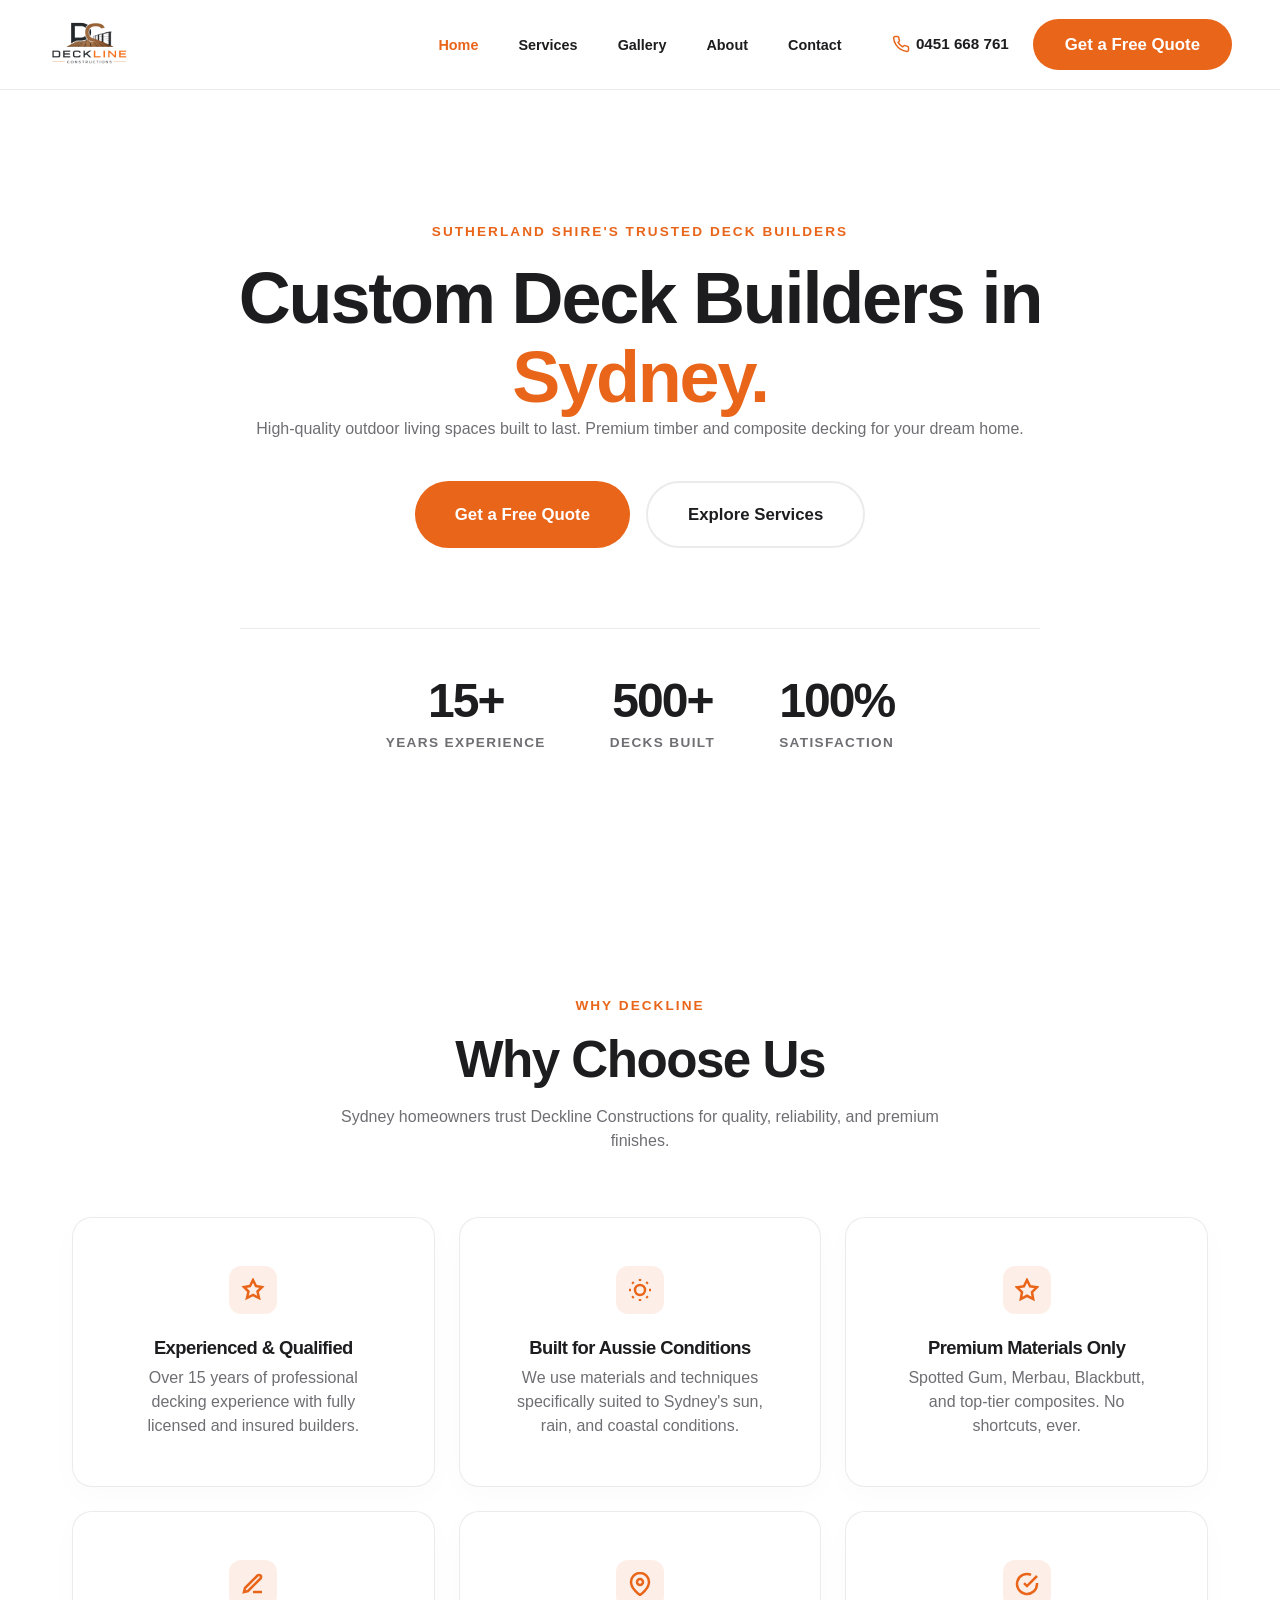
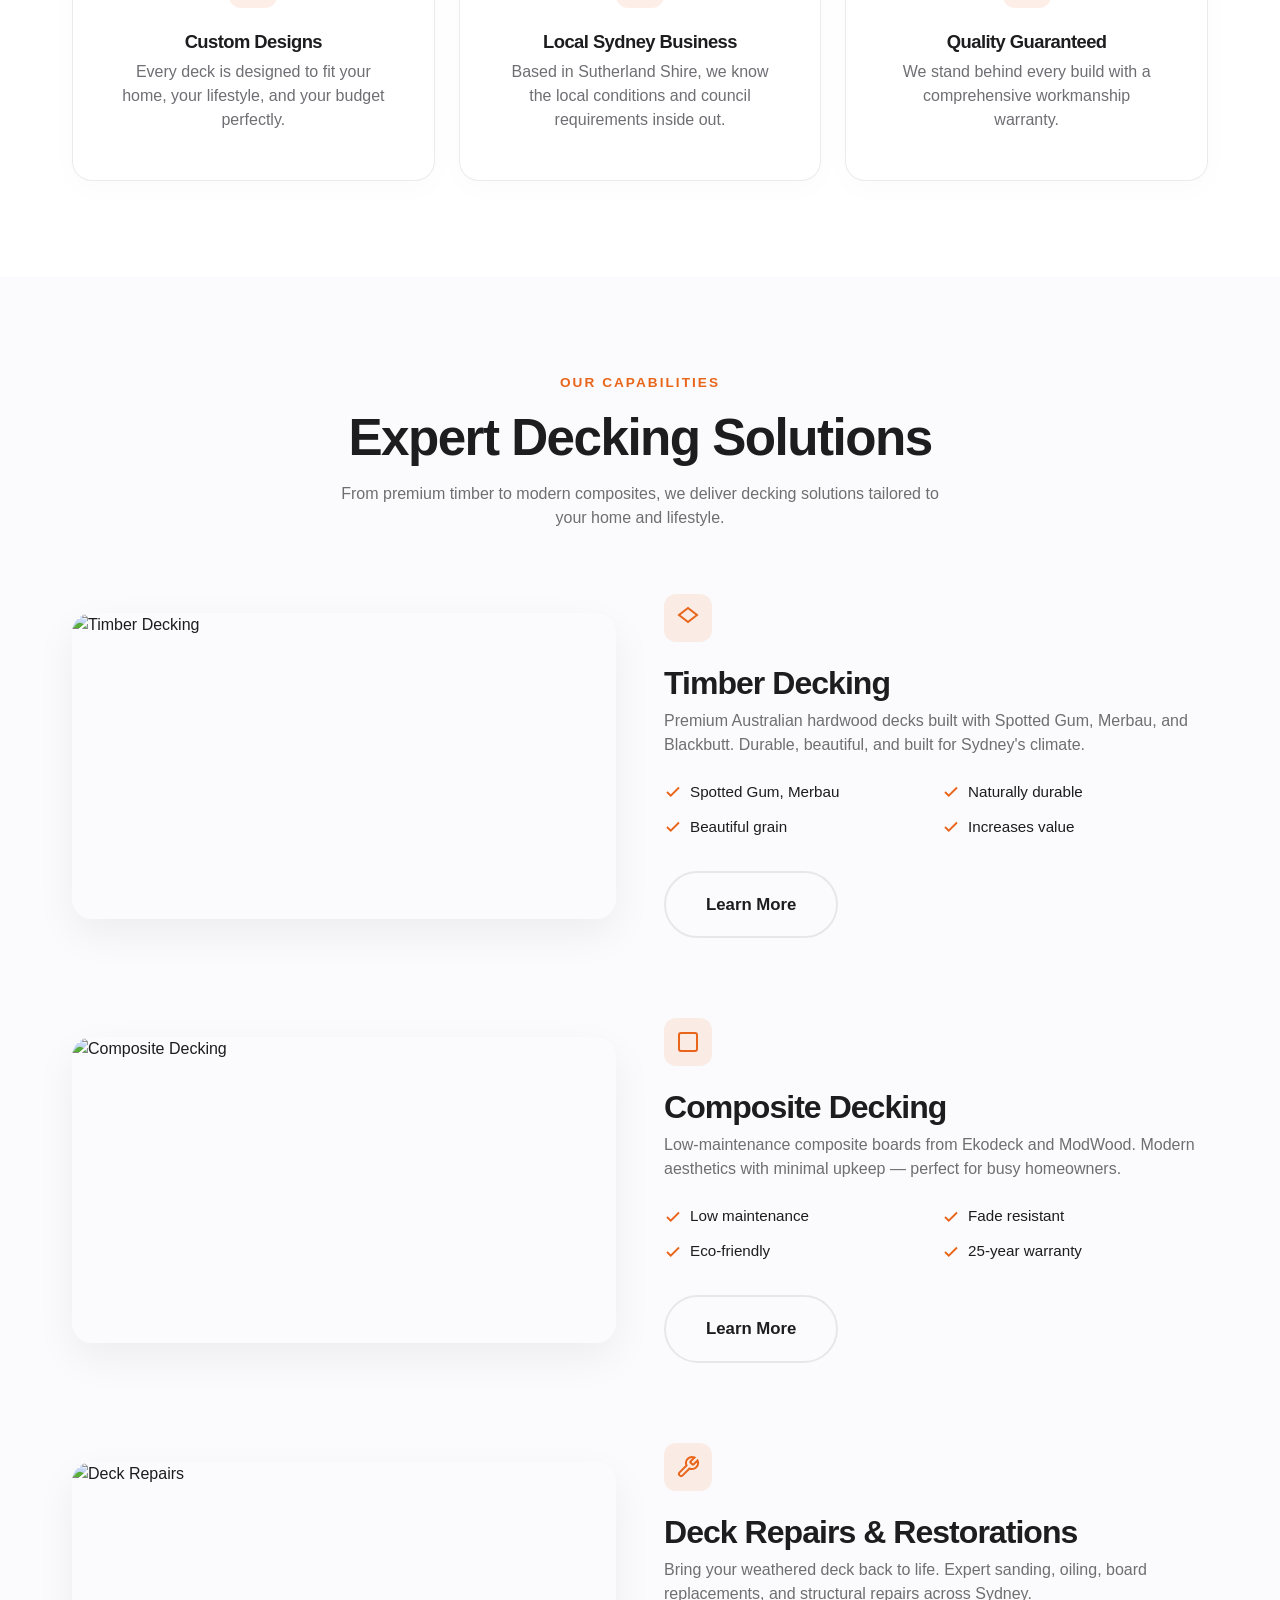
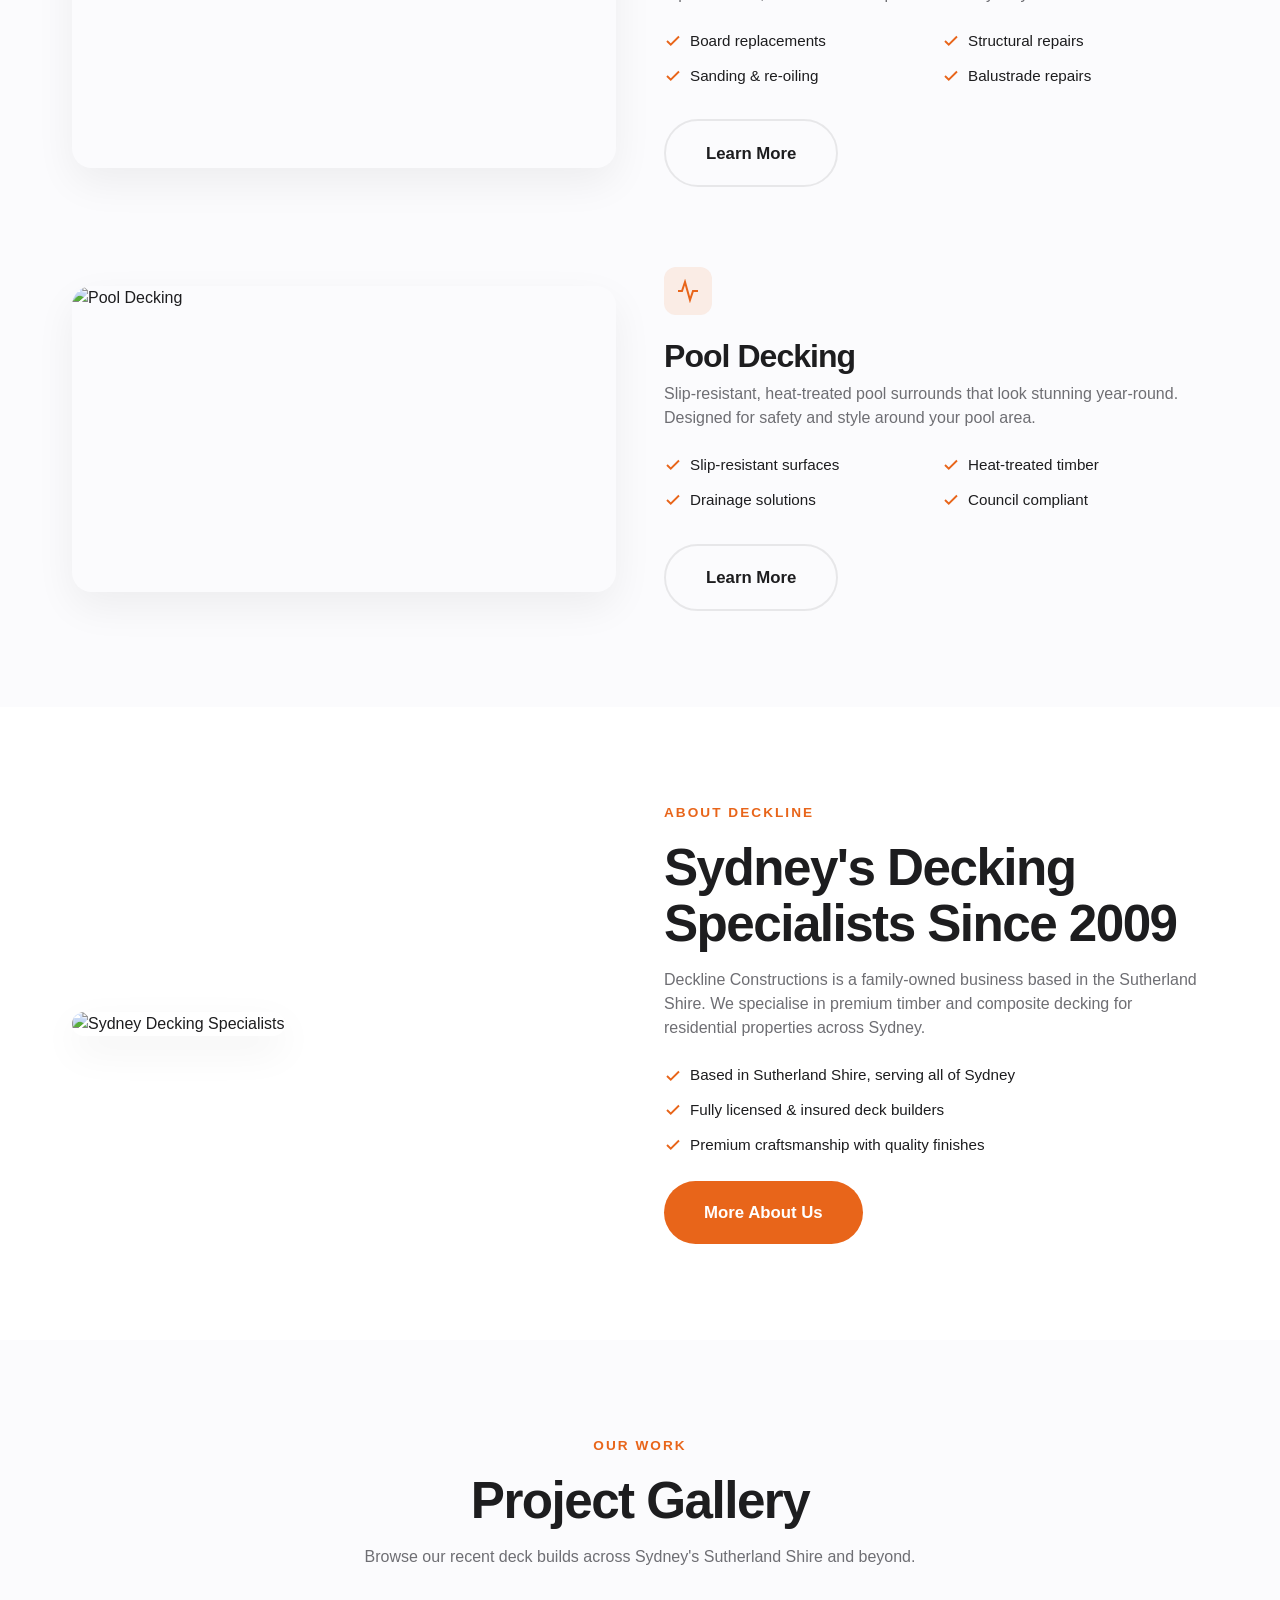
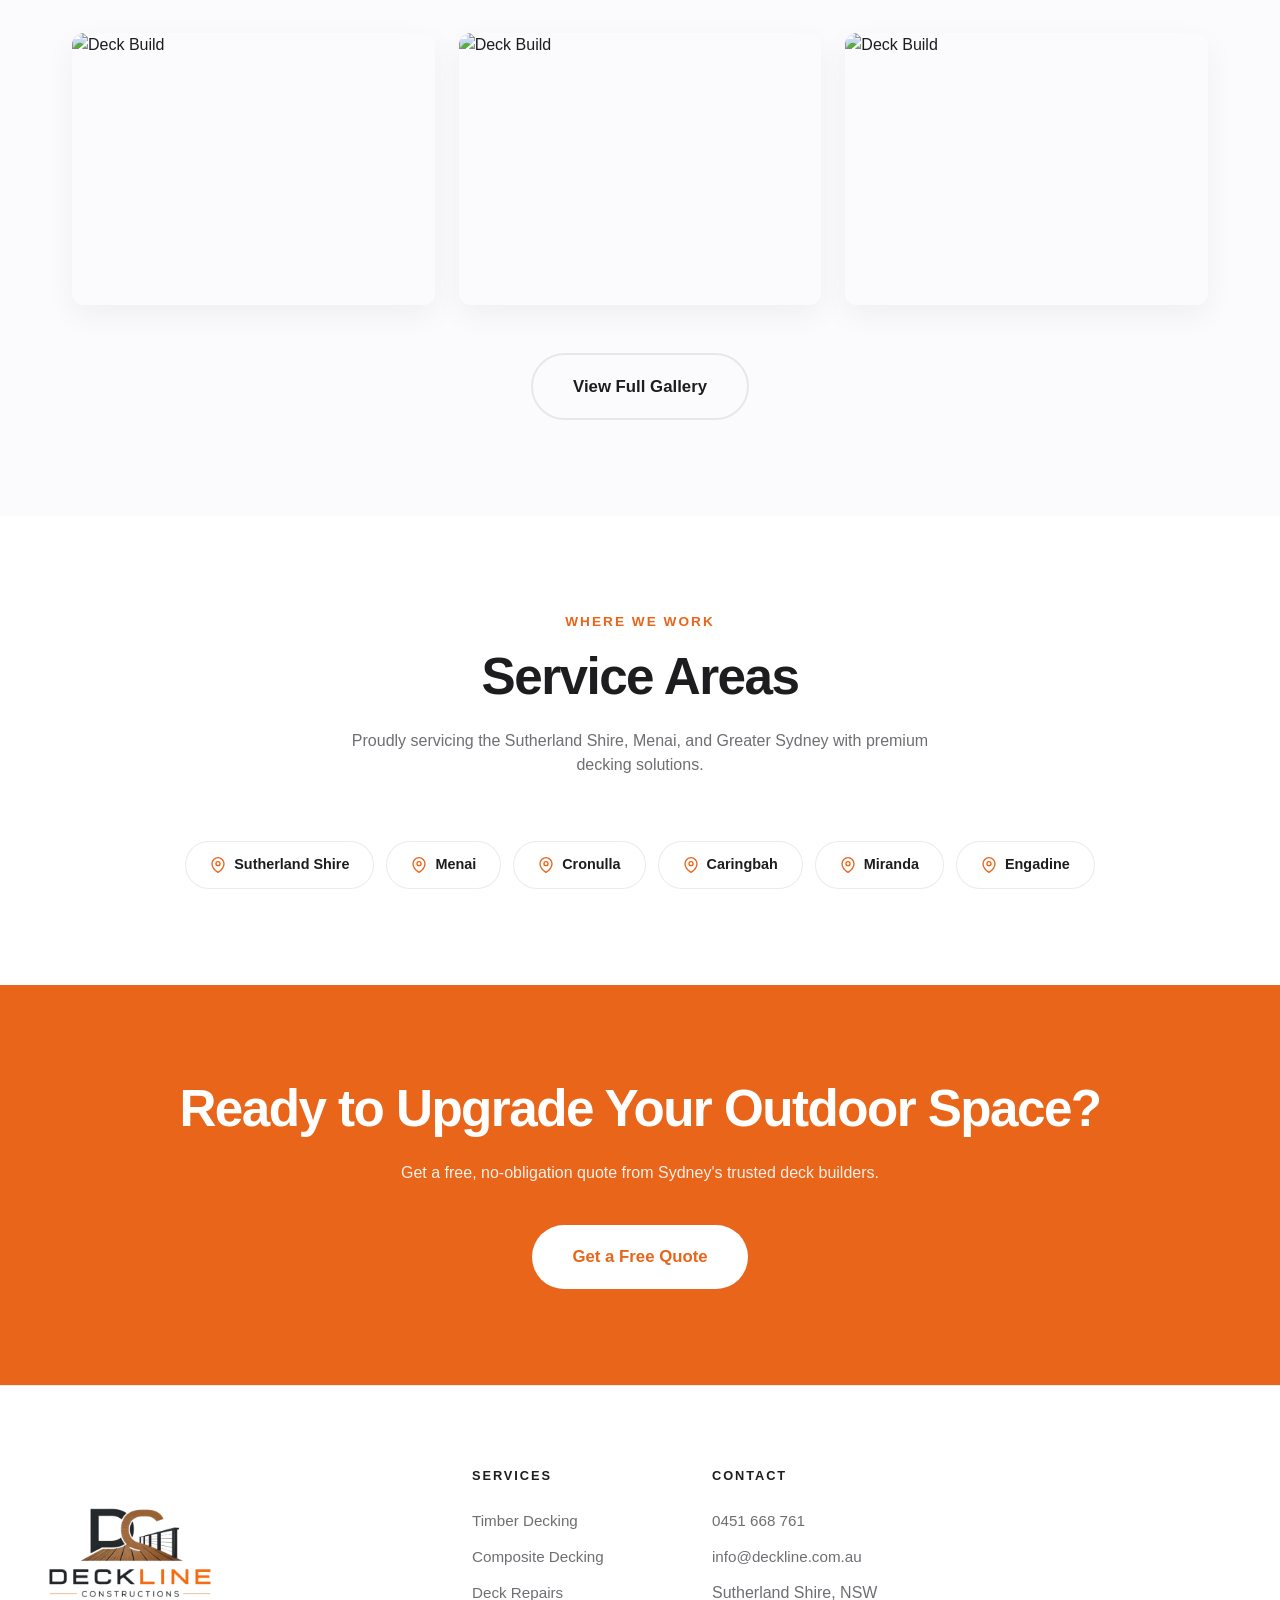
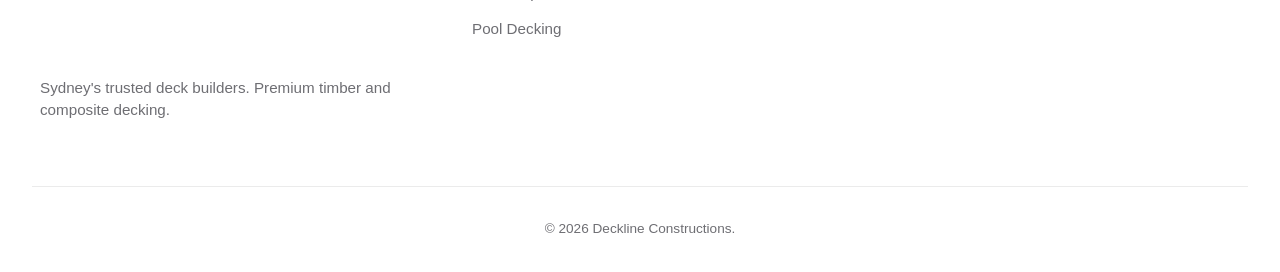
==== commit b9c892e0: "Update index.html" ====
--- a/index.html
+++ b/index.html
@@ -16,7 +16,7 @@
   </script>
 
   <style>
-    /* ─── ULTIMATE CLEAN STYLESHEET ─── */
+    /* ─── CLEAN SLATE STYLESHEET ─── */
     :root {
       --bg-white: #FFFFFF; --bg-grey: #FBFBFD;
       --text-dark: #1D1D1F; --text-muted: #6E6E73;
@@ -28,7 +28,7 @@
     
     *, *::before, *::after { box-sizing: border-box; margin: 0; padding: 0; }
     
-    /* Strict Horizontal Lock */
+    /* Strict Horizontal Lock to prevent swiping */
     html, body { font-size: 16px; -webkit-font-smoothing: antialiased; background: var(--bg-grey); overflow-x: hidden; width: 100%; position: relative; }
     body { font-family: -apple-system, BlinkMacSystemFont, "SF Pro Display", sans-serif; color: var(--text-dark); line-height: 1.5; }
 
@@ -40,7 +40,7 @@
     h4 { font-size: 1.15rem; margin-bottom: 0.5rem; }
     p { font-size: clamp(1rem, 1.1vw, 1.1rem); color: var(--text-muted); }
     
-    .section-label { color: var(--accent); font-size: 0.85rem; font-weight: 700; text-transform: uppercase; letter-spacing: 0.15em; margin-bottom: 1rem; display: block; }
+    .section-label { color: var(--accent); font-size: 0.85rem; font-weight: 700; text-transform: uppercase; letter-spacing: 0.15em; margin-bottom: 1rem; display: block; text-align: center; }
     .container { max-width: 1200px; margin: 0 auto; padding: 0 2rem; width: 100%; }
     .text-center { text-align: center; }
 
@@ -77,32 +77,36 @@
 
     @media (min-width: 1024px) { .nav-links { display: flex; } }
 
-    /* Sections & Cards */
+    /* REBUILT HERO SECTION */
+    #hero { position: relative; width: 100%; min-height: 100vh; display: flex; flex-direction: column; align-items: center; justify-content: center; padding: 140px 2rem 4rem 2rem; background: var(--bg-white); overflow: hidden; }
+    .hero-img-bg { position: absolute; inset: 0; width: 100%; height: 100%; object-fit: cover; opacity: 0.04; transform: scale(1.05); animation: slowPan 25s infinite alternate linear; z-index: 1; }
+    .hero-content { position: relative; z-index: 2; width: 100%; max-width: 1000px; display: flex; flex-direction: column; align-items: center; text-align: center; }
+    .hero-actions { display: flex; gap: 1rem; justify-content: center; flex-wrap: wrap; margin-top: 2.5rem; }
+
+    /* BULLETPROOF STATS ROW */
+    .stats-row { 
+      display: flex; 
+      flex-wrap: wrap; 
+      justify-content: center; 
+      align-items: center; 
+      gap: 4rem; 
+      width: 100%; 
+      max-width: 800px; 
+      margin-top: 5rem; 
+      padding-top: 3rem; 
+      border-top: 1px solid var(--border-light); 
+    }
+    .stat-item { display: flex; flex-direction: column; align-items: center; text-align: center; }
+    .stat-num { font-size: 3rem; font-weight: 800; color: var(--text-dark); line-height: 1; margin-bottom: 0.5rem; letter-spacing: -0.04em; }
+    .stat-label { font-size: 0.85rem; font-weight: 700; color: var(--text-muted); text-transform: uppercase; letter-spacing: 0.1em; }
+
+    /* Sections & Grids */
     section { padding: 6rem 0; }
     .bg-white { background: var(--bg-white); }
     .card { background: var(--bg-white); padding: 3rem; border-radius: var(--radius-lg); border: 1px solid var(--border-light); box-shadow: 0 8px 30px rgba(0,0,0,0.02); transition: transform 0.3s var(--ease), box-shadow 0.3s var(--ease); }
     .card:hover { transform: translateY(-4px); box-shadow: 0 15px 40px rgba(0,0,0,0.05); }
-    .card-icon { width: 48px; height: 48px; background: rgba(232, 101, 26, 0.1); color: var(--accent); border-radius: 12px; display: flex; align-items: center; justify-content: center; margin-bottom: 1rem; margin-left: auto; margin-right: auto; }
-
-    /* Hero Section */
-    #hero { position: relative; height: 100vh; min-height: 750px; display: flex; flex-direction: column; align-items: center; justify-content: center; overflow: hidden; background: var(--bg-white); padding-top: 90px; }
-    .hero-img-bg { position: absolute; inset: 0; width: 100%; height: 100%; object-fit: cover; opacity: 0.04; transform: scale(1.05); animation: slowPan 25s infinite alternate linear; }
-    
-    .hero-content-wrapper { position: relative; z-index: 2; width: 100%; text-align: center; display: flex; flex-direction: column; align-items: center; }
-    
-    .hero-heading { margin-bottom: 1rem; line-height: 1; }
-    .hero-heading span { color: var(--accent); }
-    .hero-paragraph { margin-bottom: 2.5rem; max-width: 600px; margin-left: auto; margin-right: auto; }
-    .hero-actions { display: flex; gap: 1rem; justify-content: center; flex-wrap: wrap; width: 100%; }
-    
-    /* ─── GUARANTEED CENTERING FOR STATS ─── */
-    .stats-wrapper { width: 100%; display: flex; justify-content: center; margin-top: 5rem; }
-    .stats-row { display: flex; flex-wrap: wrap; justify-content: center; gap: 4rem; width: 100%; max-width: 800px; border-top: 1px solid var(--border-light); padding-top: 3rem; }
-    .stats-row > div { text-align: center; }
-    .stat-num { font-size: 2.75rem; font-weight: 800; color: var(--text-dark); letter-spacing: -0.04em; line-height: 1; margin-bottom: 0.25rem;}
-    .stat-label { font-size: 0.8rem; text-transform: uppercase; color: var(--text-muted); font-weight: 700; letter-spacing: 0.1em; }
-
-    /* Grids */
+    .card-icon { width: 48px; height: 48px; background: rgba(232, 101, 26, 0.1); color: var(--accent); border-radius: 12px; display: flex; align-items: center; justify-content: center; margin: 0 auto 1.5rem auto; }
+
     .grid-3 { display: grid; grid-template-columns: repeat(auto-fit, minmax(280px, 1fr)); gap: 1.5rem; }
     .grid-2 { display: grid; grid-template-columns: 1fr; gap: 3rem; align-items: center; }
     @media (min-width: 900px) { .grid-2 { grid-template-columns: 1fr 1fr; } .reverse-layout .grid-text { order: 2; } .reverse-layout .grid-img { order: 1; } }
@@ -126,25 +130,21 @@
     
     @keyframes slowPan { from { transform: scale(1.05) translateY(0); } to { transform: scale(1.1) translateY(-2%); } }
 
-    /* ─── MOBILE PERFECTION ─── */
+    /* MOBILE OVERRIDES */
     @media (max-width: 1024px) { 
       .nav-links, .nav-phone, .nav-cta { display: none !important; } 
       .hamburger { display: block; }
       nav { padding: 0 1.5rem; height: 80px; }
-
-      .nav-logo { height: 60px; display: flex; align-items: center; }
-      .full-logo { height: 60px; max-height: 60px; transform: scale(1.6); transform-origin: left center; margin-left: 5px;}
-      
-      #hero { height: auto; min-height: 100vh; justify-content: flex-start; padding-top: 130px; padding-bottom: 4rem; }
-      
-      .stats-wrapper { margin-top: 3rem; }
-      .stats-row { flex-direction: column; gap: 2.5rem; padding-top: 2.5rem; border-top: 1px solid var(--border-light); width: 80%; }
-      .stat-num { font-size: 3rem; margin-bottom: 0.2rem; }
+      
+      /* Mobile Logo Resize */
+      .nav-logo { height: 60px; }
+      .full-logo { height: 60px; max-height: 60px; transform: scale(1.6); transform-origin: left center; }
       
       .service-list { grid-template-columns: 1fr; }
     }
     
     @media (max-width: 768px) { 
+      .stats-row { flex-direction: column; gap: 2.5rem; }
       .footer-grid { grid-template-columns: 1fr; text-align: center; gap: 2.5rem; } 
       .footer-grid img { margin: 0 auto 1.5rem !important; transform: scale(1.2); }
       .footer-links { align-items: center; }
@@ -165,7 +165,10 @@
       <li><a href="contact.html">Contact</a></li>
     </ul>
     <div class="nav-actions">
-      <a href="tel:0451668761" class="nav-phone"><svg width="18" height="18" fill="none" stroke="var(--accent)" stroke-width="2" viewBox="0 0 24 24"><path d="M22 16.92v3a2 2 0 0 1-2.18 2 19.79 19.79 0 0 1-8.63-3.07 19.5 19.5 0 0 1-6-6 19.79 19.79 0 0 1-3.07-8.67A2 2 0 0 1 4.11 2h3a2 2 0 0 1 2 1.72 12.84 12.84 0 0 0 .7 2.81 2 2 0 0 1-.45 2.11L8.09 9.91a16 16 0 0 0 6 6l1.27-1.27a2 2 0 0 1 2.11-.45 12.84 12.84 0 0 0 2.81.7A2 2 0 0 1 22 16.92z"></path></svg> 0451 668 761</a>
+      <a href="tel:0451668761" class="nav-phone">
+        <svg width="18" height="18" fill="none" stroke="var(--accent)" stroke-width="2" viewBox="0 0 24 24"><path d="M22 16.92v3a2 2 0 0 1-2.18 2 19.79 19.79 0 0 1-8.63-3.07 19.5 19.5 0 0 1-6-6 19.79 19.79 0 0 1-3.07-8.67A2 2 0 0 1 4.11 2h3a2 2 0 0 1 2 1.72 12.84 12.84 0 0 0 .7 2.81 2 2 0 0 1-.45 2.11L8.09 9.91a16 16 0 0 0 6 6l1.27-1.27a2 2 0 0 1 2.11-.45 12.84 12.84 0 0 0 2.81.7A2 2 0 0 1 22 16.92z"></path></svg> 
+        0451 668 761
+      </a>
       <a href="contact.html" class="btn btn-accent nav-cta" style="padding: 0.8rem 2rem;">Get a Free Quote</a>
       <button class="hamburger" aria-label="Menu">
         <svg viewBox="0 0 24 24" fill="none" stroke-linecap="round" stroke-linejoin="round" stroke-width="2"><line x1="3" y1="12" x2="21" y2="12"></line><line x1="3" y1="6" x2="21" y2="6"></line><line x1="3" y1="18" x2="21" y2="18"></line></svg>
@@ -186,12 +189,9 @@
   <header id="hero">
     <img src="/api/placeholder/1920/1080" class="hero-img-bg" alt="Sydney Decking Background">
     
-    <div class="container hero-content-wrapper reveal">
+    <div class="hero-content reveal">
       <span class="section-label">Sutherland Shire's Trusted Deck Builders</span>
-      <div class="hero-heading">
-        <h1>Custom Deck Builders in</h1>
-        <h1 style="color: var(--accent);">Sydney.</h1>
-      </div>
+      <h1 class="hero-heading">Custom Deck Builders in <span style="color: var(--accent);">Sydney.</span></h1>
       <p class="hero-paragraph">High-quality outdoor living spaces built to last. Premium timber and composite decking for your dream home.</p>
       
       <div class="hero-actions">
@@ -199,14 +199,20 @@
         <a href="services.html" class="btn btn-outline">Explore Services</a>
       </div>
       
-      <div class="stats-wrapper">
-        <div class="stats-row">
-          <div><div class="stat-num">15+</div><div class="stat-label">Years Experience</div></div>
-          <div><div class="stat-num">500+</div><div class="stat-label">Decks Built</div></div>
-          <div><div class="stat-num">100%</div><div class="stat-label">Satisfaction</div></div>
-        </div>
-      </div>
-      
+      <div class="stats-row">
+        <div class="stat-item">
+          <div class="stat-num">15+</div>
+          <div class="stat-label">Years Experience</div>
+        </div>
+        <div class="stat-item">
+          <div class="stat-num">500+</div>
+          <div class="stat-label">Decks Built</div>
+        </div>
+        <div class="stat-item">
+          <div class="stat-num">100%</div>
+          <div class="stat-label">Satisfaction</div>
+        </div>
+      </div>
     </div>
   </header>
 
@@ -235,6 +241,7 @@
         <h2>Expert Decking Solutions</h2>
         <p style="max-width: 600px; margin: 0 auto;">From premium timber to modern composites, we deliver decking solutions tailored to your home and lifestyle.</p>
       </div>
+      
       <div class="grid-2 service-row reveal">
         <img src="/api/placeholder/800/450" class="service-img grid-img" alt="Timber Decking">
         <div class="grid-text">
@@ -250,6 +257,7 @@
           <a href="services.html#timber" class="btn btn-outline" style="margin-top: 0.5rem;">Learn More</a>
         </div>
       </div>
+      
       <div class="grid-2 service-row reverse-layout reveal">
         <img src="/api/placeholder/800/450" class="service-img grid-img" alt="Composite Decking">
         <div class="grid-text">
@@ -265,6 +273,7 @@
           <a href="services.html#composite" class="btn btn-outline" style="margin-top: 0.5rem;">Learn More</a>
         </div>
       </div>
+      
       <div class="grid-2 service-row reveal">
         <img src="/api/placeholder/800/450" class="service-img grid-img" alt="Deck Repairs">
         <div class="grid-text">
@@ -280,6 +289,22 @@
           <a href="services.html#repairs" class="btn btn-outline" style="margin-top: 0.5rem;">Learn More</a>
         </div>
       </div>
+      
+      <div class="grid-2 service-row reverse-layout reveal" style="margin-bottom: 0; padding-bottom: 0;">
+        <img src="/api/placeholder/800/450" class="service-img grid-img" alt="Pool Decking">
+        <div class="grid-text">
+          <div class="card-icon" style="margin-left: 0;"><svg width="24" height="24" fill="none" stroke="currentColor" stroke-width="2" viewBox="0 0 24 24"><path d="M2 12h4l3-9 5 18 3-9h5"></path></svg></div>
+          <h3>Pool Decking</h3>
+          <p style="margin-top: 0.5rem;">Slip-resistant, heat-treated pool surrounds that look stunning year-round. Designed for safety and style around your pool area.</p>
+          <ul class="service-list">
+            <li><svg viewBox="0 0 24 24"><polyline points="20 6 9 17 4 12" fill="none" stroke="currentColor" stroke-width="2.5"/></svg> Slip-resistant surfaces</li>
+            <li><svg viewBox="0 0 24 24"><polyline points="20 6 9 17 4 12" fill="none" stroke="currentColor" stroke-width="2.5"/></svg> Heat-treated timber</li>
+            <li><svg viewBox="0 0 24 24"><polyline points="20 6 9 17 4 12" fill="none" stroke="currentColor" stroke-width="2.5"/></svg> Drainage solutions</li>
+            <li><svg viewBox="0 0 24 24"><polyline points="20 6 9 17 4 12" fill="none" stroke="currentColor" stroke-width="2.5"/></svg> Council compliant</li>
+          </ul>
+          <a href="services.html#pool" class="btn btn-outline" style="margin-top: 0.5rem;">Learn More</a>
+        </div>
+      </div>
     </div>
   </section>
 
@@ -287,7 +312,7 @@
     <div class="container grid-2">
       <div class="reveal"><img src="/api/placeholder/800/600" class="service-img" alt="Sydney Decking Specialists" style="aspect-ratio: 4/3;"></div>
       <div class="reveal delay-1">
-        <span class="section-label">About Deckline</span>
+        <span class="section-label" style="text-align: left;">About Deckline</span>
         <h2 style="margin-bottom: 1rem;">Sydney's Decking Specialists Since 2009</h2>
         <p style="margin-bottom: 1.5rem;">Deckline Constructions is a family-owned business based in the Sutherland Shire. We specialise in premium timber and composite decking for residential properties across Sydney.</p>
         <ul class="service-list" style="grid-template-columns: 1fr; margin-bottom: 1.5rem;">
@@ -317,25 +342,10 @@
   </section>
 
   <section class="bg-white">
-    <div class="container">
-      <div class="text-center reveal" style="margin-bottom: 5rem;">
-        <span class="section-label">Testimonials</span>
-        <h2>What Our Clients Say</h2>
-        <p style="max-width: 600px; margin: 0 auto;">Real reviews from happy homeowners across Sydney.</p>
-      </div>
-      <div class="grid-3">
-        <div class="card reveal"><div class="card-icon" style="margin-left:0; color: var(--accent); background:none; padding:0;"><svg width="24" height="24" viewBox="0 0 24 24" fill="currentColor"><path d="M12 2l3.09 6.26L22 9.27l-5 4.87 1.18 6.88L12 17.77l-6.18 3.25L7 14.14 2 9.27l6.91-1.01L12 2z"/></svg><svg width="24" height="24" viewBox="0 0 24 24" fill="currentColor"><path d="M12 2l3.09 6.26L22 9.27l-5 4.87 1.18 6.88L12 17.77l-6.18 3.25L7 14.14 2 9.27l6.91-1.01L12 2z"/></svg><svg width="24" height="24" viewBox="0 0 24 24" fill="currentColor"><path d="M12 2l3.09 6.26L22 9.27l-5 4.87 1.18 6.88L12 17.77l-6.18 3.25L7 14.14 2 9.27l6.91-1.01L12 2z"/></svg><svg width="24" height="24" viewBox="0 0 24 24" fill="currentColor"><path d="M12 2l3.09 6.26L22 9.27l-5 4.87 1.18 6.88L12 17.77l-6.18 3.25L7 14.14 2 9.27l6.91-1.01L12 2z"/></svg><svg width="24" height="24" viewBox="0 0 24 24" fill="currentColor"><path d="M12 2l3.09 6.26L22 9.27l-5 4.87 1.18 6.88L12 17.77l-6.18 3.25L7 14.14 2 9.27l6.91-1.01L12 2z"/></svg></div><p style="font-style: italic; margin-bottom: 2rem; color: var(--text-dark);">"Deckline transformed our backyard into an absolute showpiece. The spotted gum deck is stunning and the whole process was seamless."</p><h4>Sarah M.</h4><span style="font-size: 0.9rem; color: var(--text-muted);">Menai</span></div>
-        <div class="card reveal delay-1"><div class="card-icon" style="margin-left:0; color: var(--accent); background:none; padding:0;"><svg width="24" height="24" viewBox="0 0 24 24" fill="currentColor"><path d="M12 2l3.09 6.26L22 9.27l-5 4.87 1.18 6.88L12 17.77l-6.18 3.25L7 14.14 2 9.27l6.91-1.01L12 2z"/></svg><svg width="24" height="24" viewBox="0 0 24 24" fill="currentColor"><path d="M12 2l3.09 6.26L22 9.27l-5 4.87 1.18 6.88L12 17.77l-6.18 3.25L7 14.14 2 9.27l6.91-1.01L12 2z"/></svg><svg width="24" height="24" viewBox="0 0 24 24" fill="currentColor"><path d="M12 2l3.09 6.26L22 9.27l-5 4.87 1.18 6.88L12 17.77l-6.18 3.25L7 14.14 2 9.27l6.91-1.01L12 2z"/></svg><svg width="24" height="24" viewBox="0 0 24 24" fill="currentColor"><path d="M12 2l3.09 6.26L22 9.27l-5 4.87 1.18 6.88L12 17.77l-6.18 3.25L7 14.14 2 9.27l6.91-1.01L12 2z"/></svg><svg width="24" height="24" viewBox="0 0 24 24" fill="currentColor"><path d="M12 2l3.09 6.26L22 9.27l-5 4.87 1.18 6.88L12 17.77l-6.18 3.25L7 14.14 2 9.27l6.91-1.01L12 2z"/></svg></div><p style="font-style: italic; margin-bottom: 2rem; color: var(--text-dark);">"We couldn't be happier with our new pool deck. The team was professional, tidy, and delivered ahead of schedule."</p><h4>James & Kate L.</h4><span style="font-size: 0.9rem; color: var(--text-muted);">Cronulla</span></div>
-        <div class="card reveal delay-2"><div class="card-icon" style="margin-left:0; color: var(--accent); background:none; padding:0;"><svg width="24" height="24" viewBox="0 0 24 24" fill="currentColor"><path d="M12 2l3.09 6.26L22 9.27l-5 4.87 1.18 6.88L12 17.77l-6.18 3.25L7 14.14 2 9.27l6.91-1.01L12 2z"/></svg><svg width="24" height="24" viewBox="0 0 24 24" fill="currentColor"><path d="M12 2l3.09 6.26L22 9.27l-5 4.87 1.18 6.88L12 17.77l-6.18 3.25L7 14.14 2 9.27l6.91-1.01L12 2z"/></svg><svg width="24" height="24" viewBox="0 0 24 24" fill="currentColor"><path d="M12 2l3.09 6.26L22 9.27l-5 4.87 1.18 6.88L12 17.77l-6.18 3.25L7 14.14 2 9.27l6.91-1.01L12 2z"/></svg><svg width="24" height="24" viewBox="0 0 24 24" fill="currentColor"><path d="M12 2l3.09 6.26L22 9.27l-5 4.87 1.18 6.88L12 17.77l-6.18 3.25L7 14.14 2 9.27l6.91-1.01L12 2z"/></svg><svg width="24" height="24" viewBox="0 0 24 24" fill="currentColor"><path d="M12 2l3.09 6.26L22 9.27l-5 4.87 1.18 6.88L12 17.77l-6.18 3.25L7 14.14 2 9.27l6.91-1.01L12 2z"/></svg></div><p style="font-style: italic; margin-bottom: 2rem; color: var(--text-dark);">"From the initial consultation to the final coat of oil, Deckline was professional and easy to deal with."</p><h4>Michelle R.</h4><span style="font-size: 0.9rem; color: var(--text-muted);">Engadine</span></div>
-      </div>
-    </div>
-  </section>
-
-  <section>
     <div class="container text-center reveal">
       <span class="section-label">Where We Work</span>
       <h2 style="margin-bottom: 1.5rem;">Service Areas</h2>
-      <p style="max-width: 600px; margin: 0 auto 4rem;">Proudly servicing the Sutherland Shire, Menai, and Greater Sydney.</p>
+      <p style="max-width: 600px; margin: 0 auto 4rem;">Proudly servicing the Sutherland Shire, Menai, and Greater Sydney with premium decking solutions.</p>
       <div style="display: flex; flex-wrap: wrap; justify-content: center; gap: 0.75rem; max-width: 1000px; margin: 0 auto;">
         <div class="area-pill"><svg viewBox="0 0 24 24" fill="none" stroke="currentColor" stroke-width="2"><path d="M21 10c0 7-9 13-9 13s-9-6-9-13a9 9 0 0 1 18 0z"></path><circle cx="12" cy="10" r="3"></circle></svg> Sutherland Shire</div>
         <div class="area-pill"><svg viewBox="0 0 24 24" fill="none" stroke="currentColor" stroke-width="2"><path d="M21 10c0 7-9 13-9 13s-9-6-9-13a9 9 0 0 1 18 0z"></path><circle cx="12" cy="10" r="3"></circle></svg> Menai</div>
